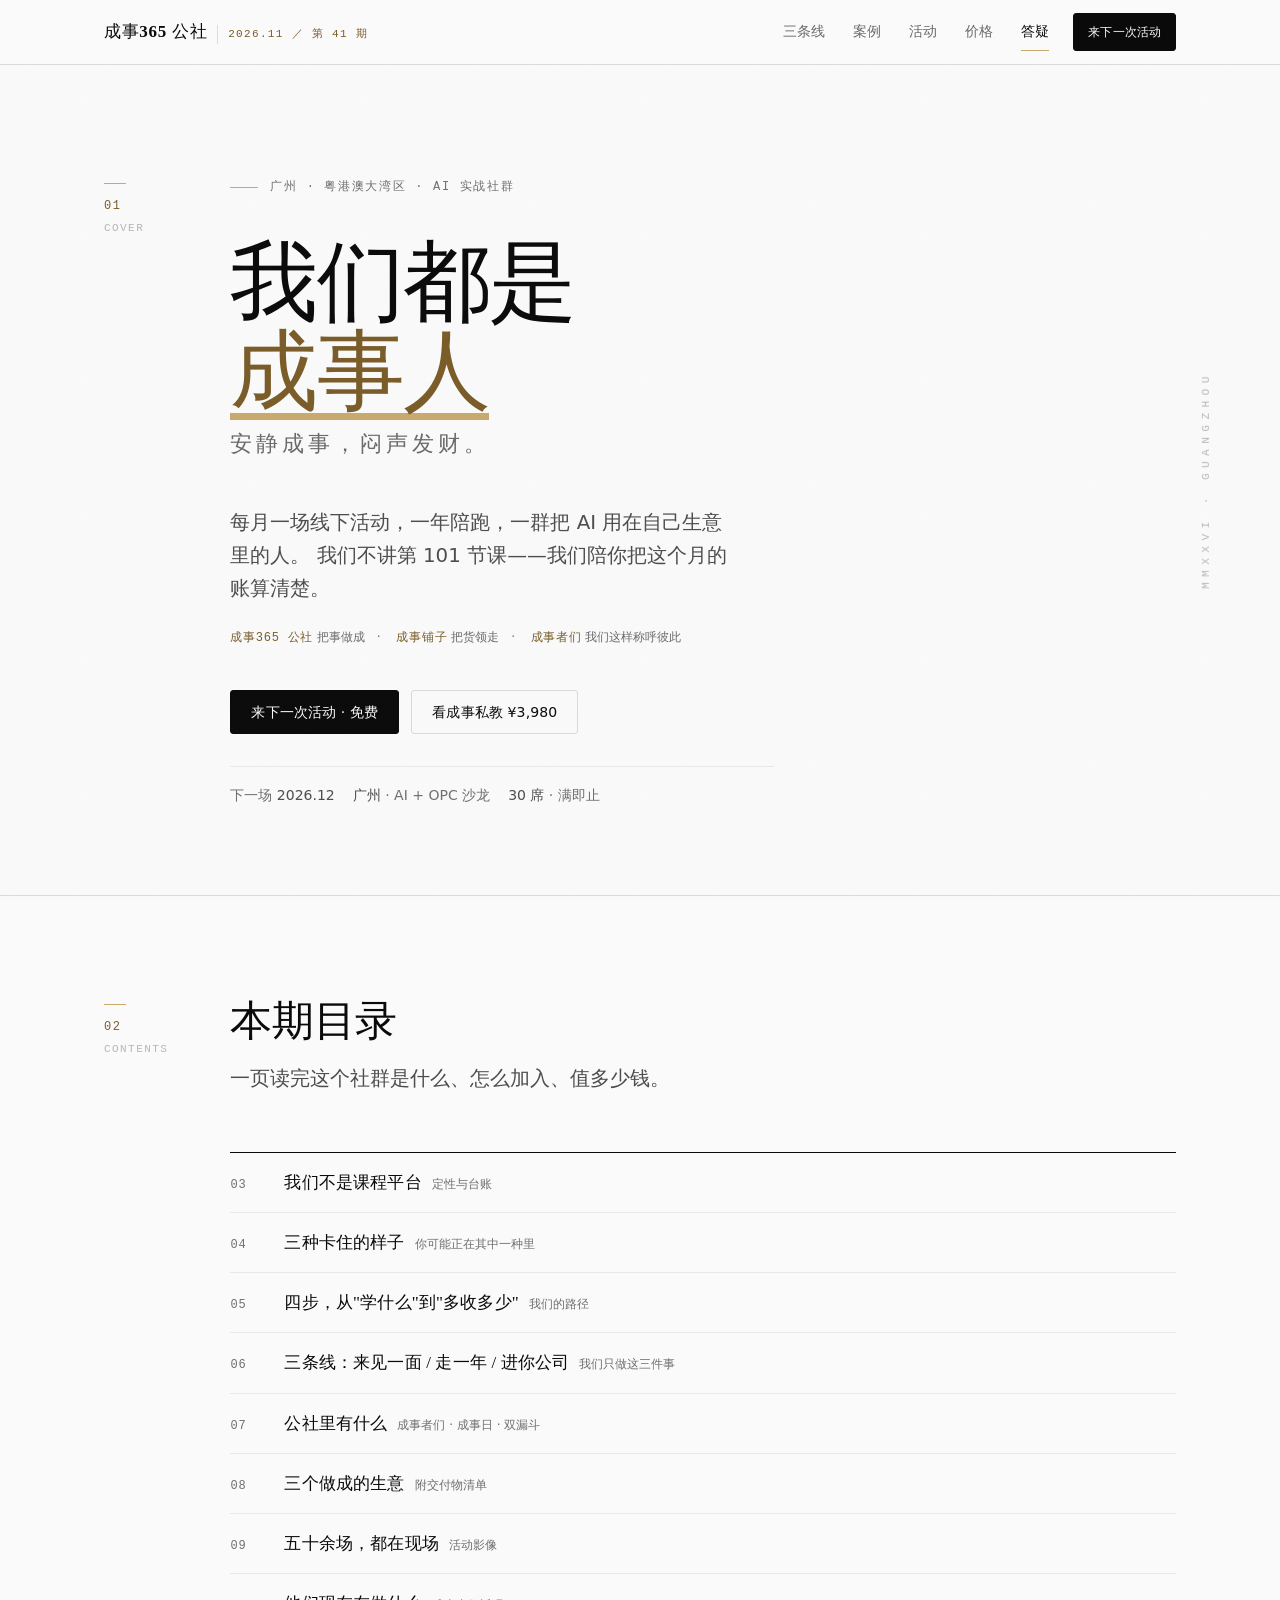
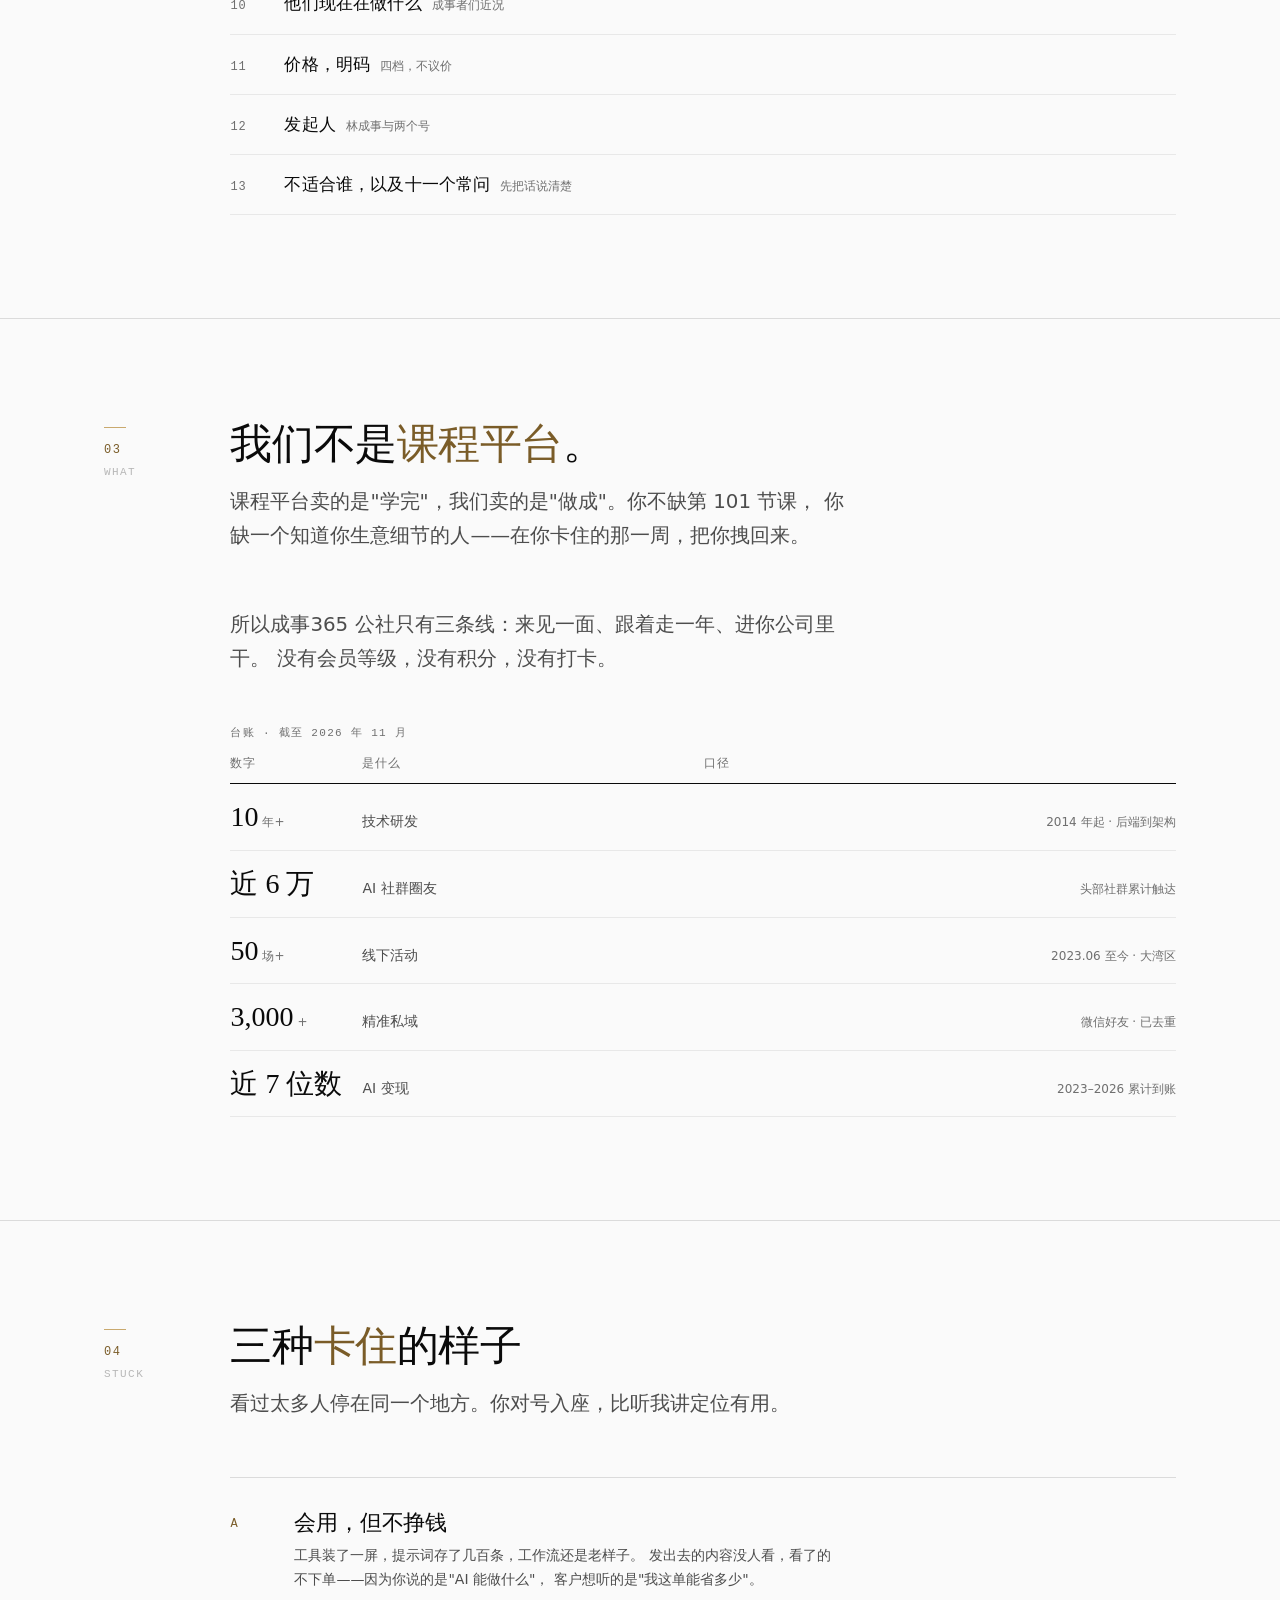
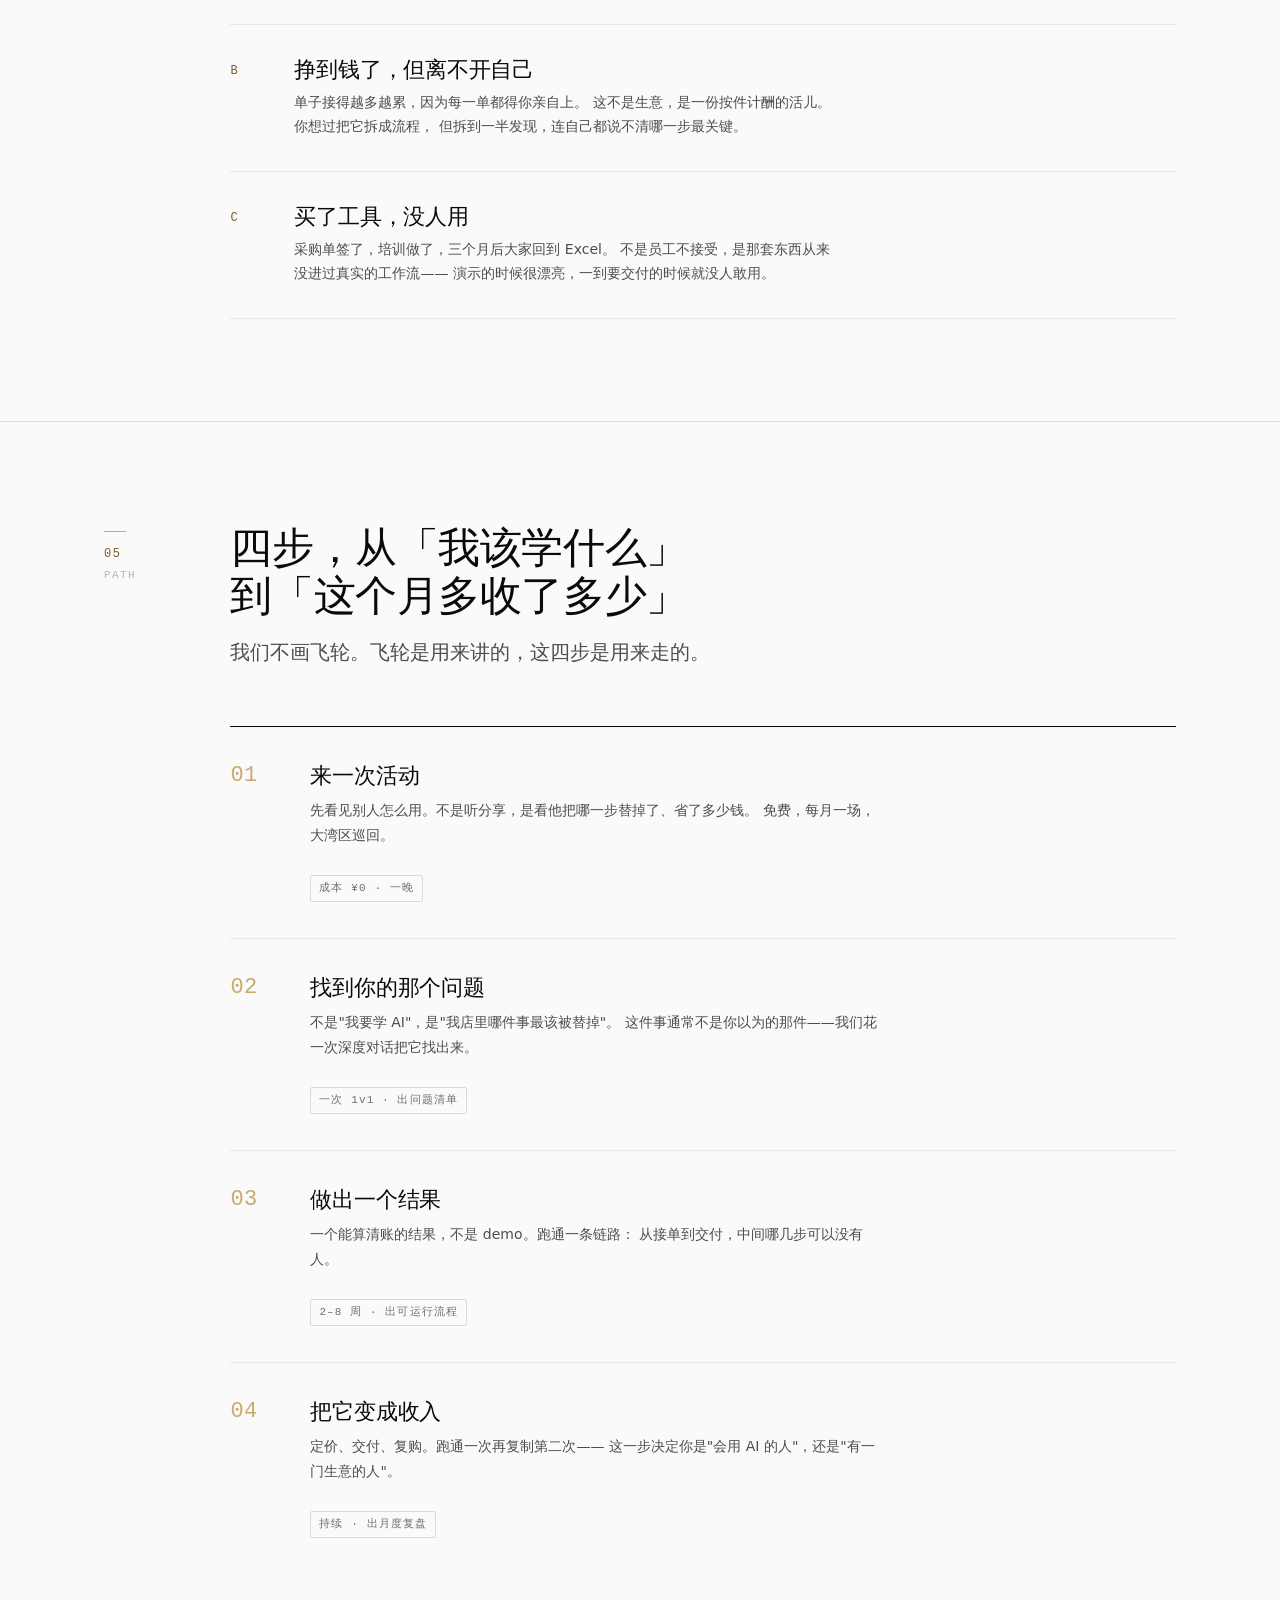
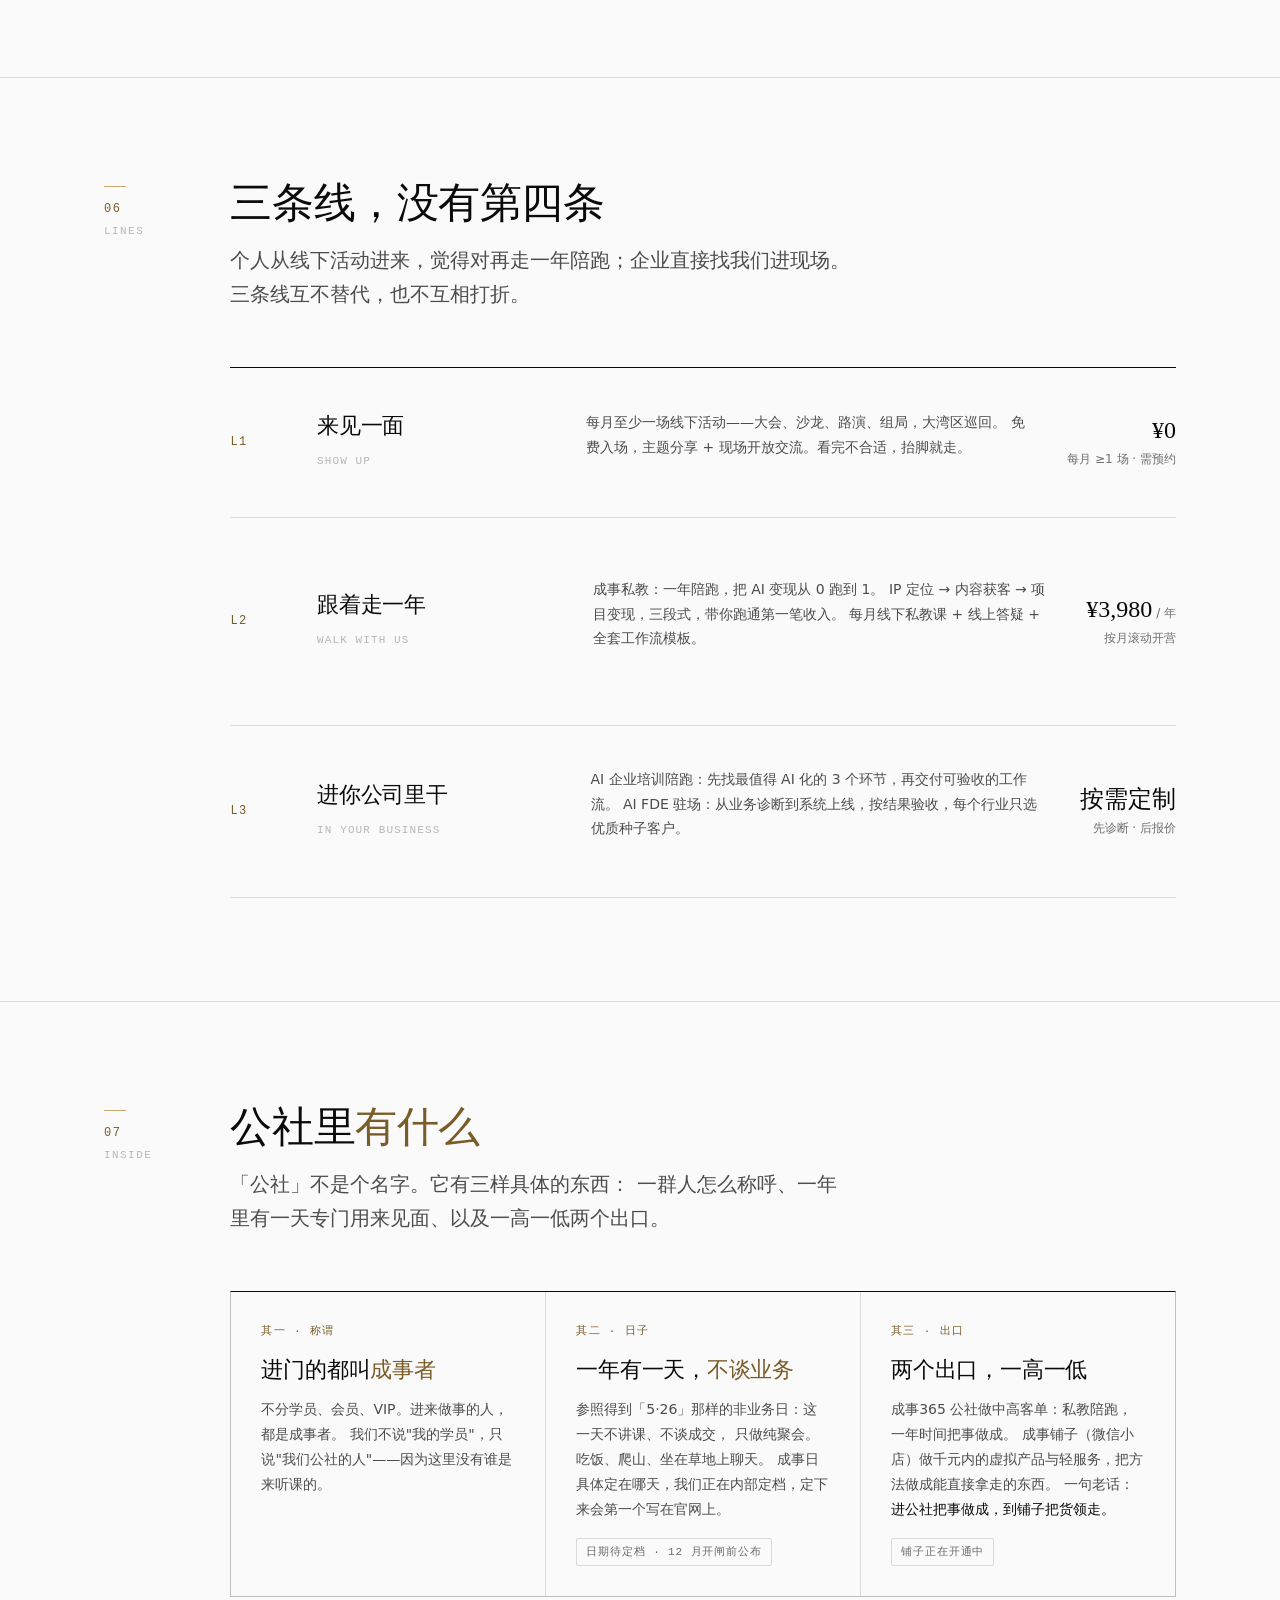
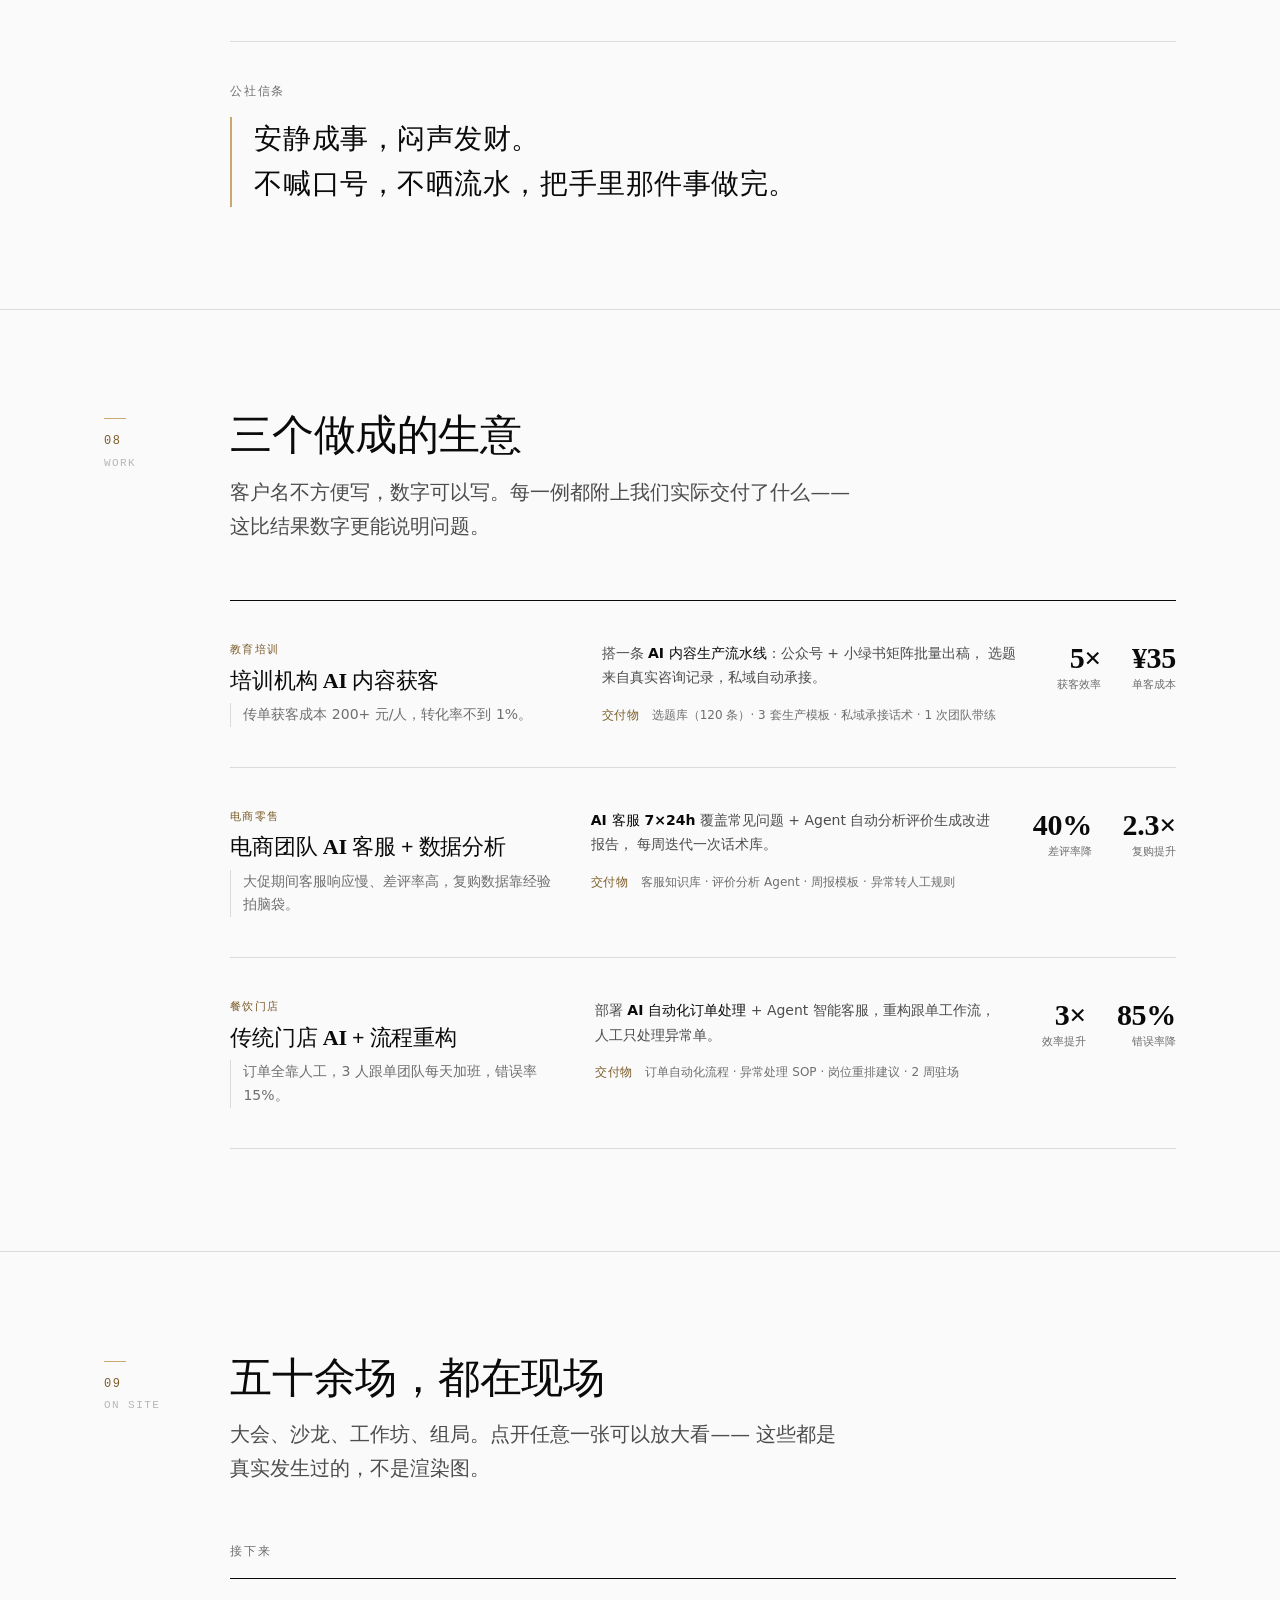
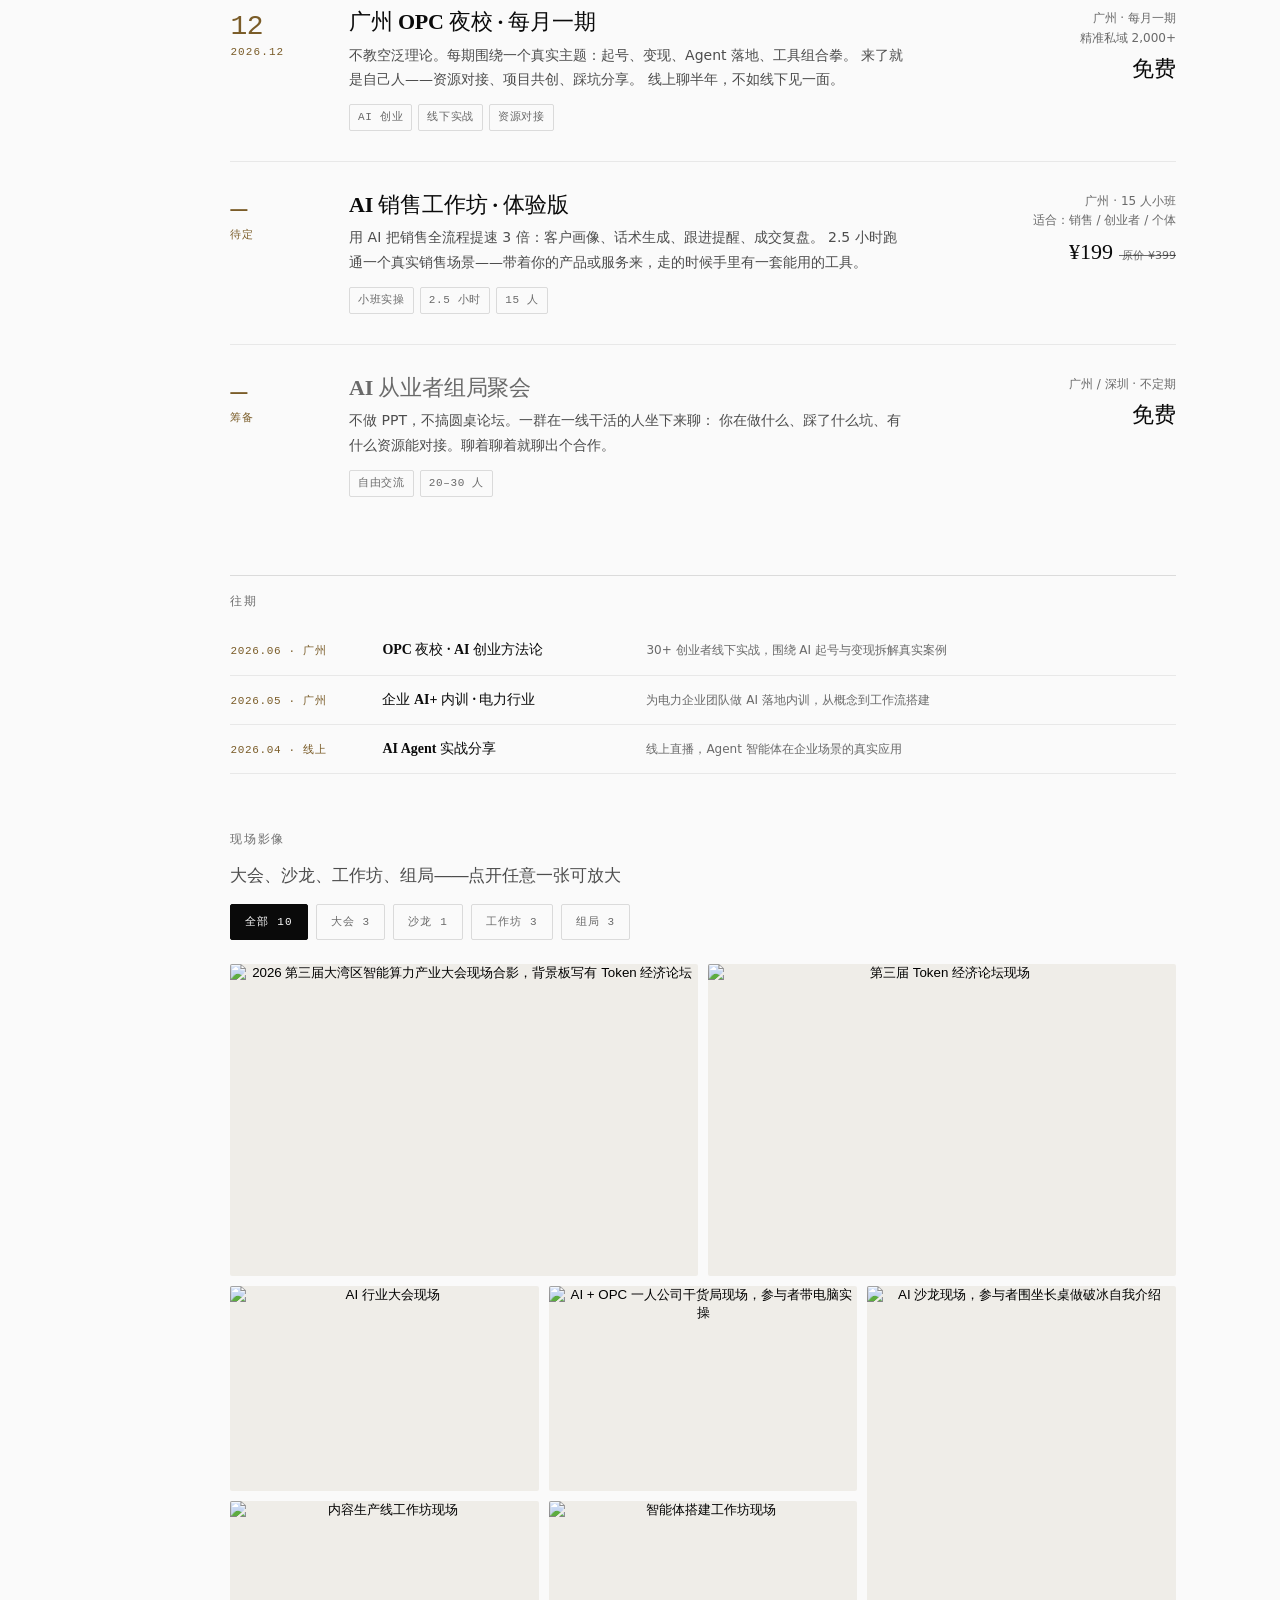
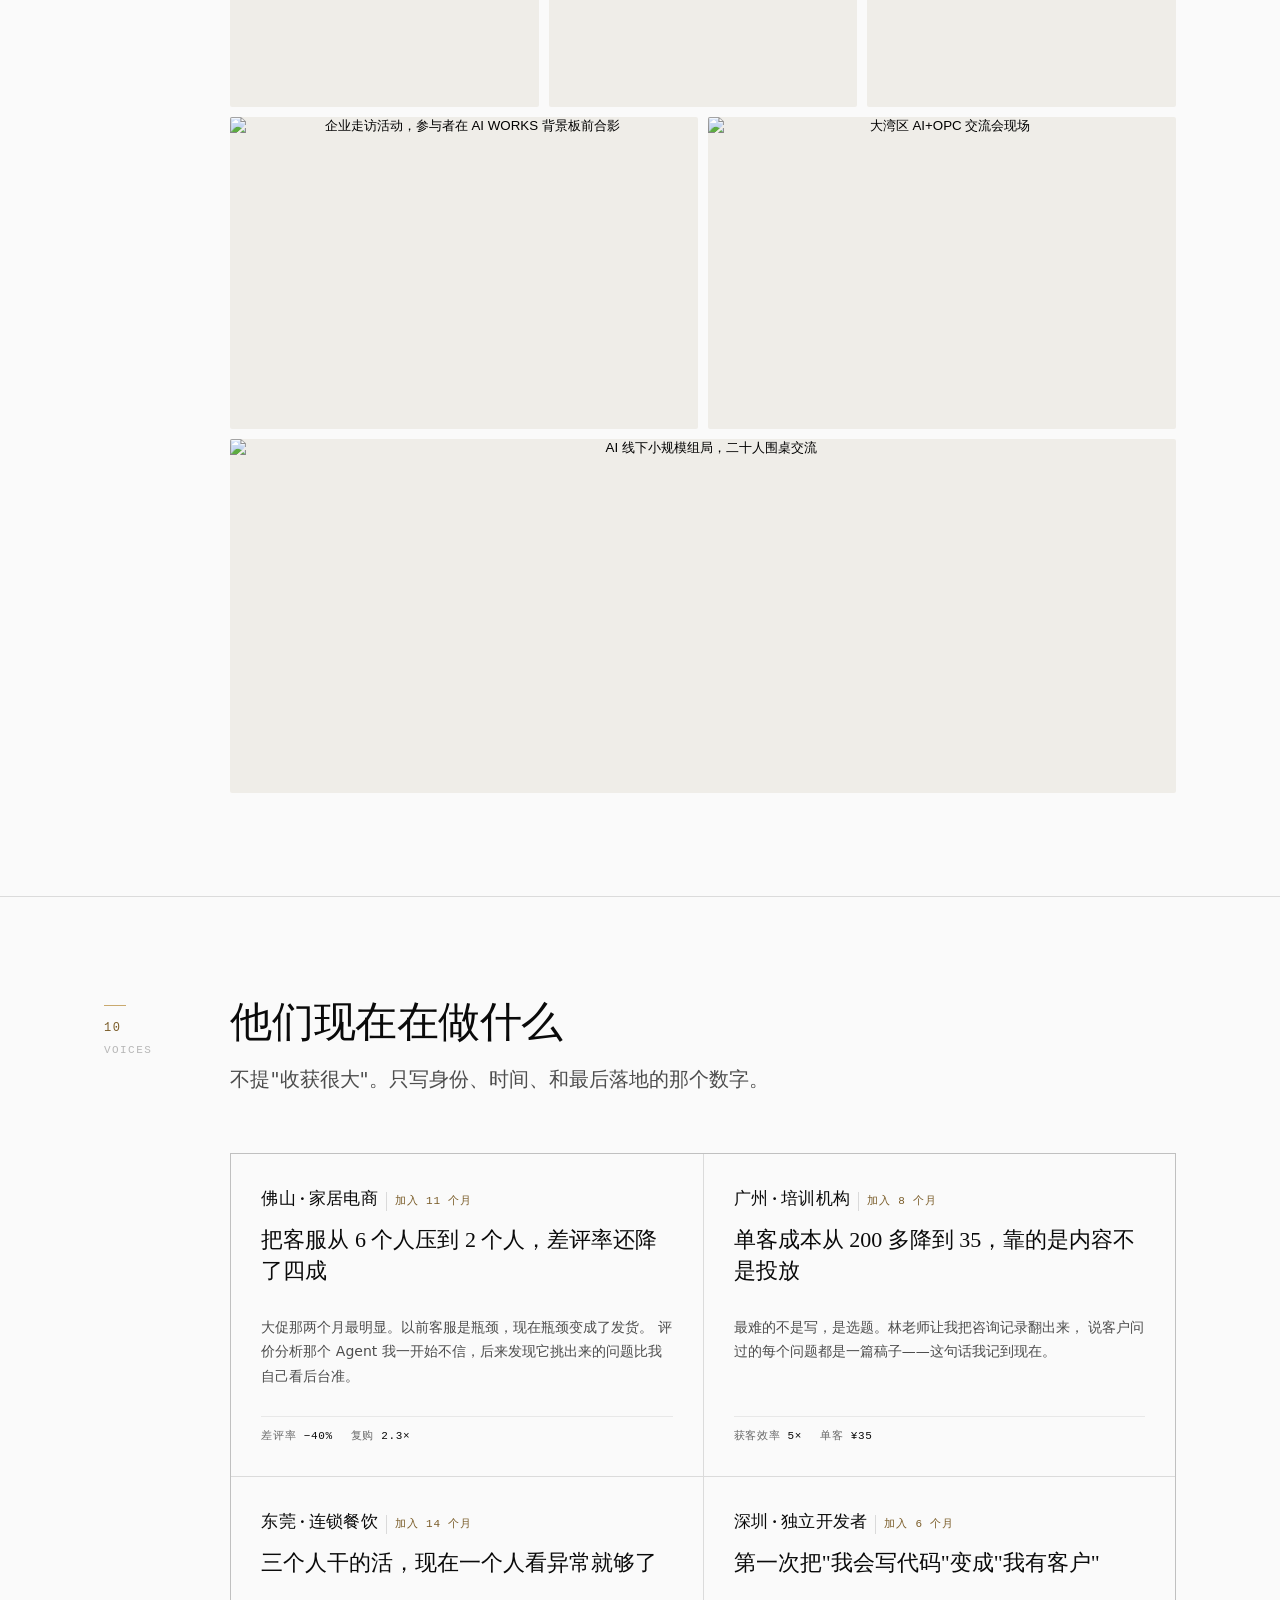
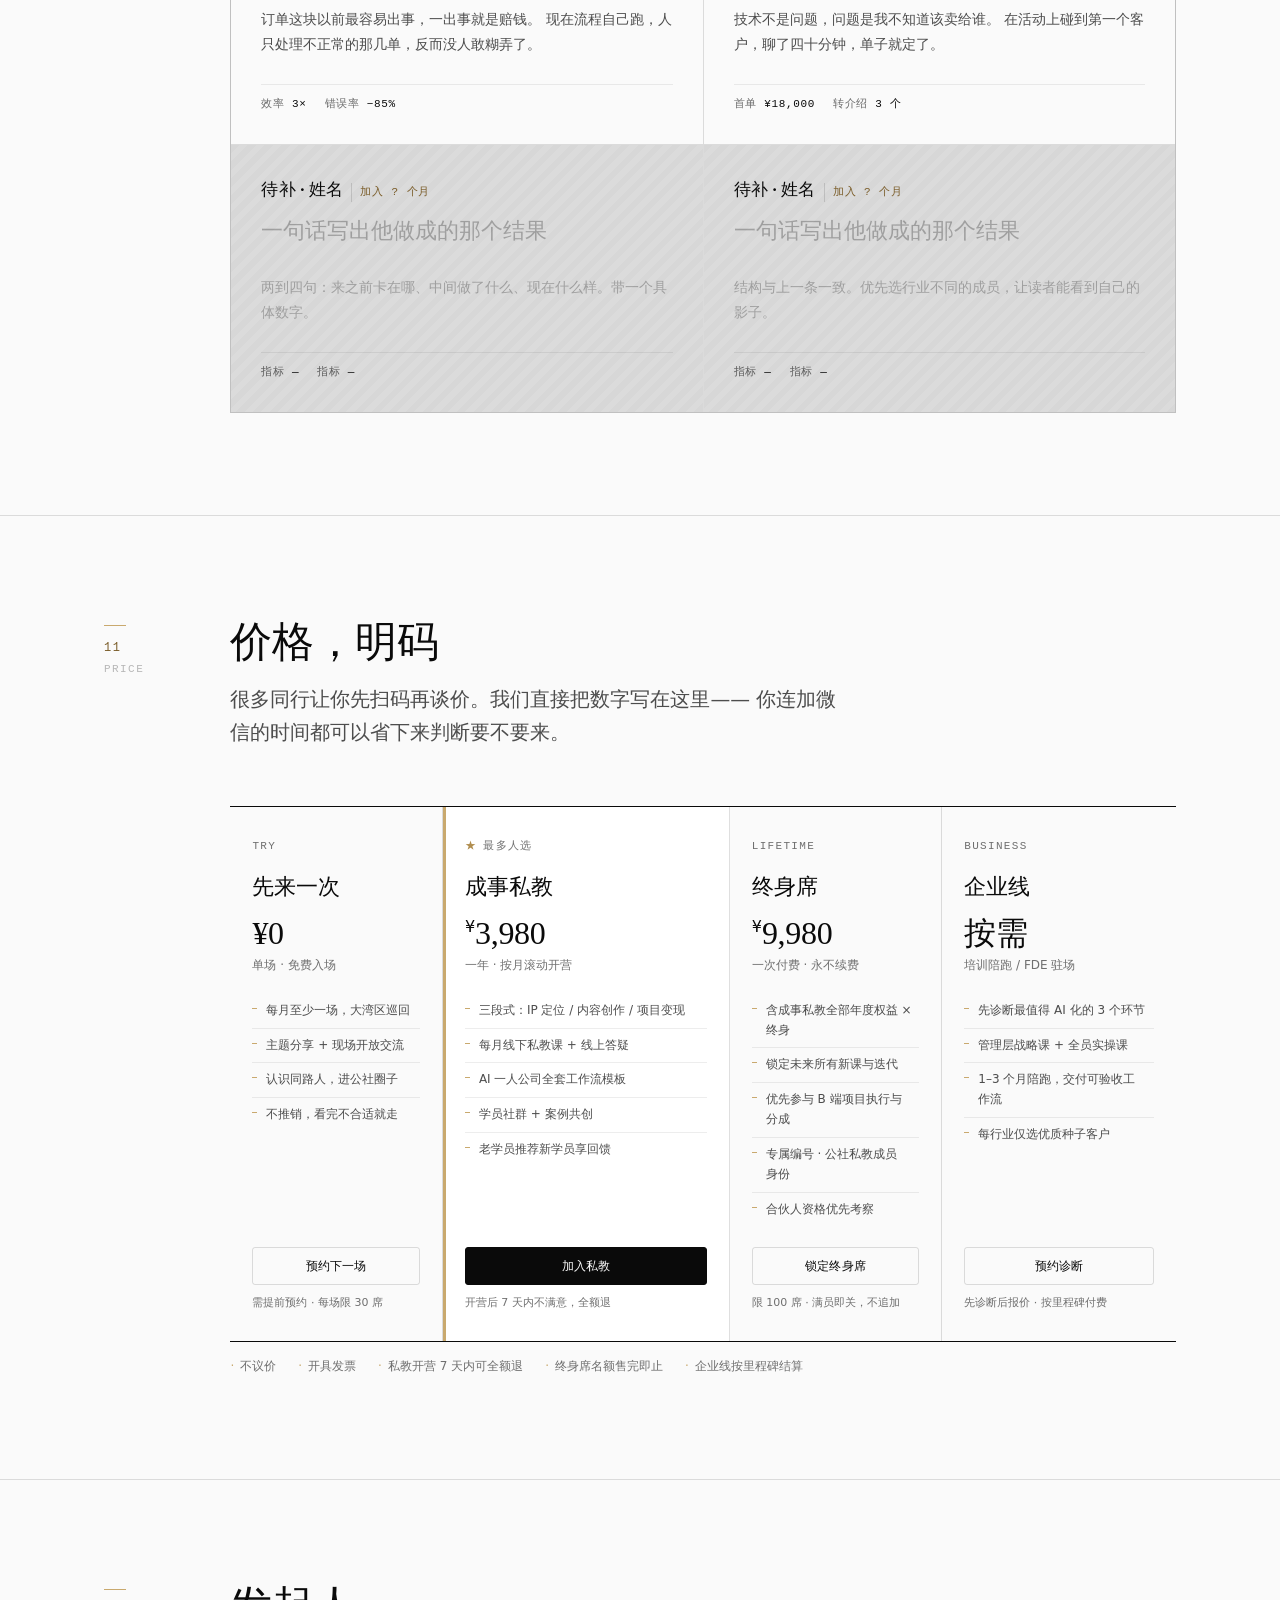
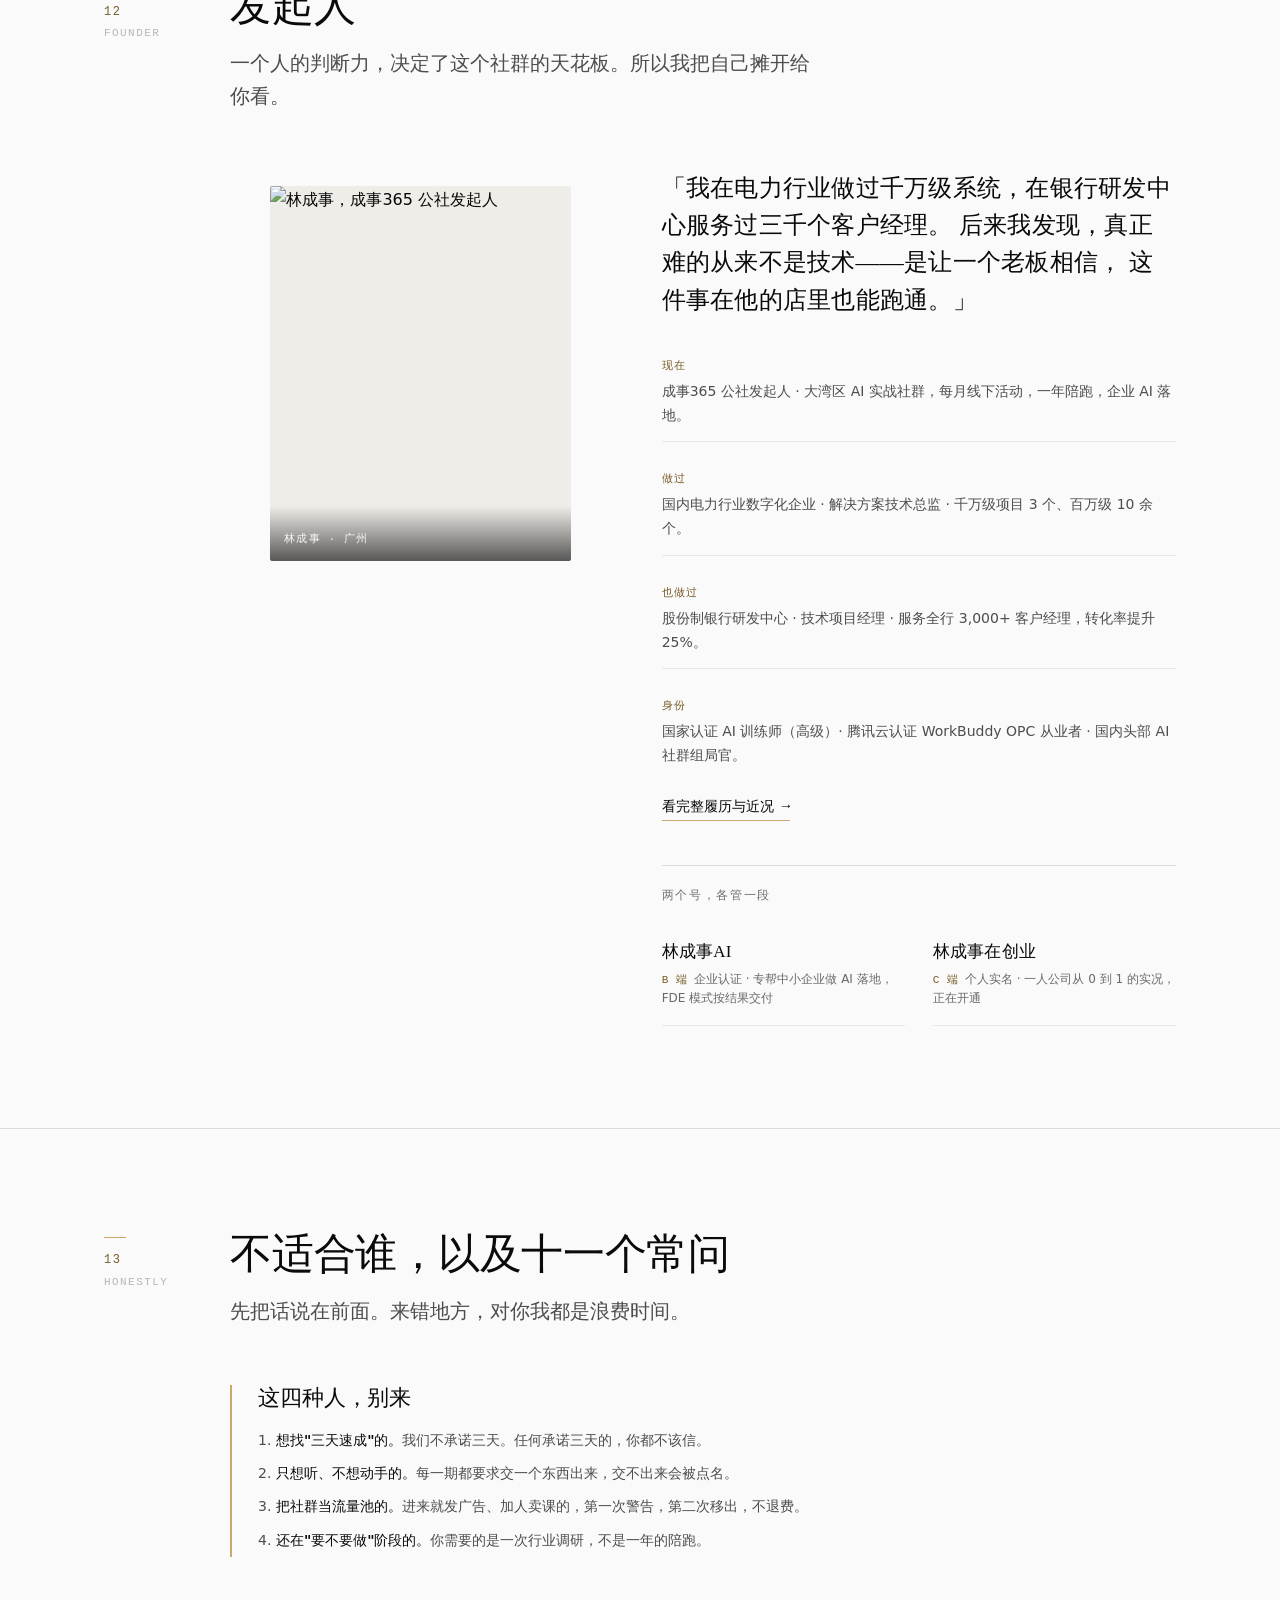
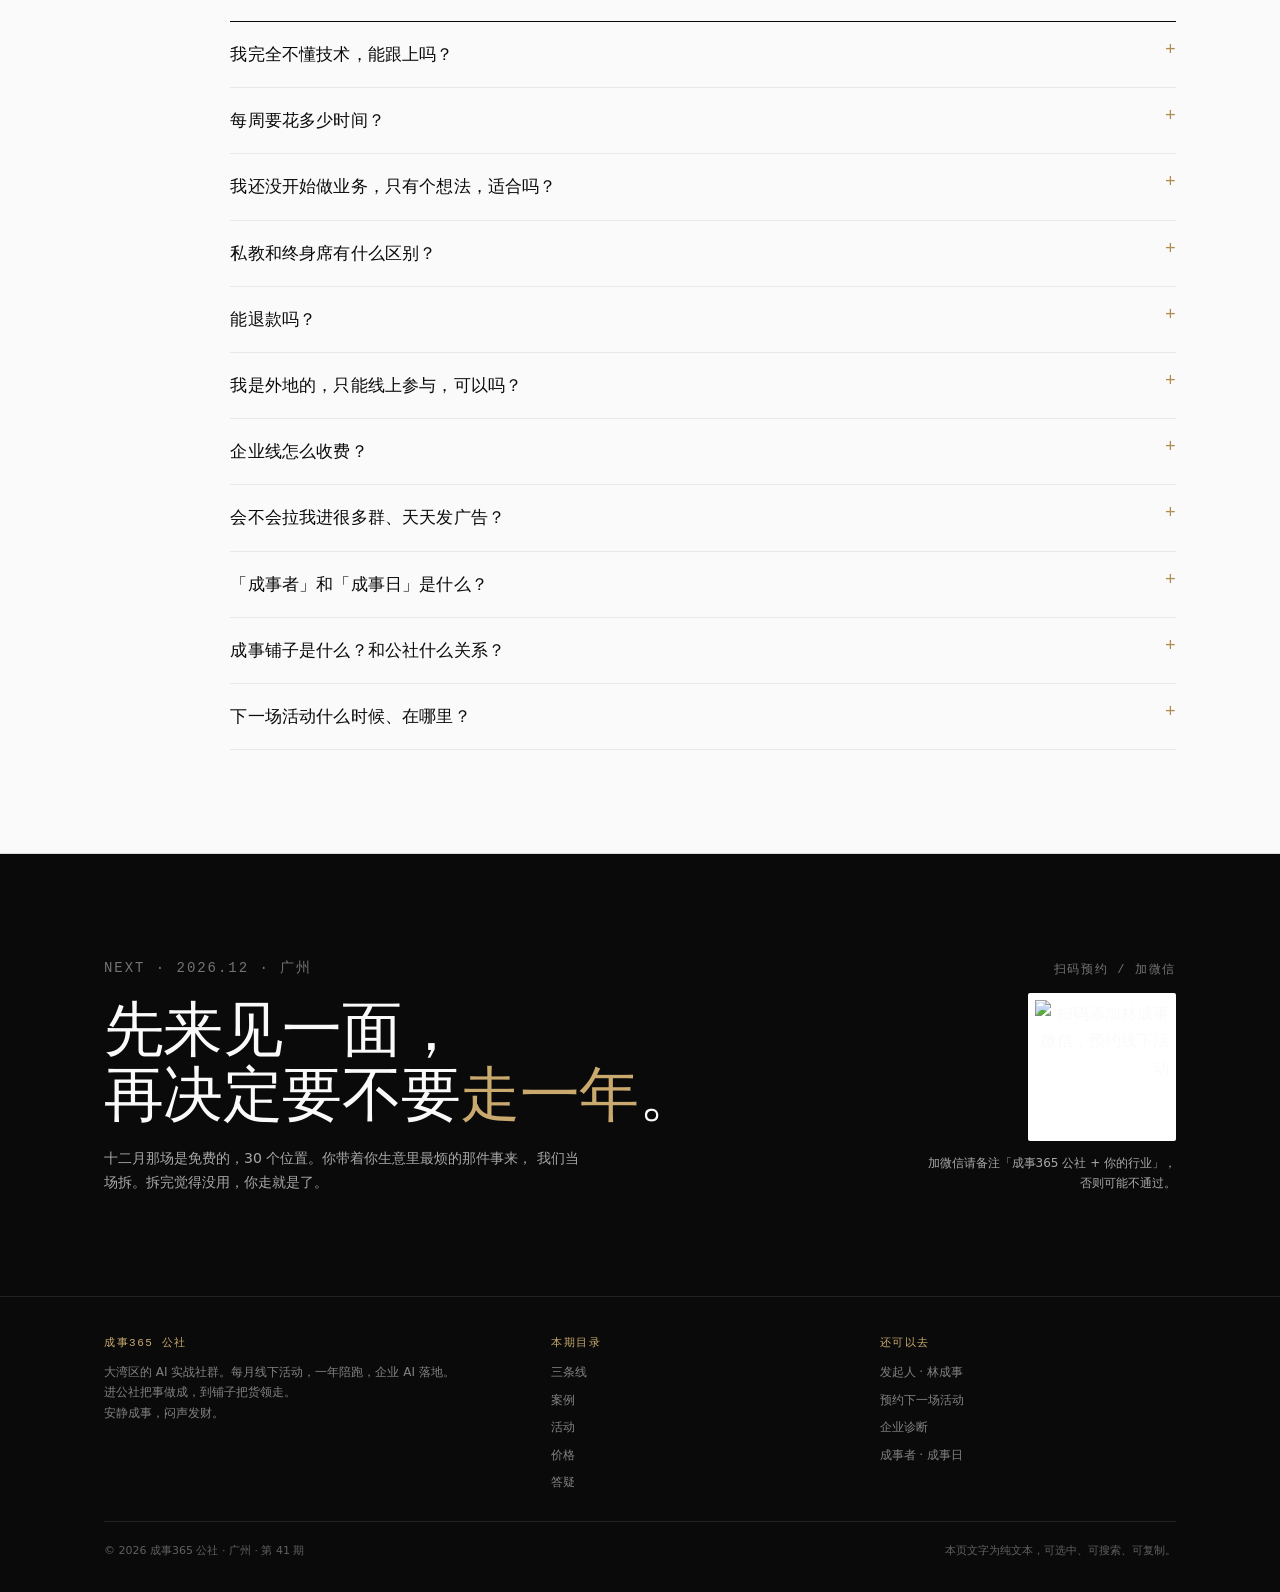
==== index.html @ 8384abab "上线：成事365公社门户 + 林成事个人页（csgs365.com 双站）" ====
<!DOCTYPE html>
<html lang="zh-CN" class="no-js">
<head>
<meta charset="UTF-8">
<meta name="viewport" content="width=device-width, initial-scale=1.0">

<title>成事365 公社 · 大湾区 AI 实战社群｜安静成事，闷声发财</title>
<meta name="description" content="成事365 公社是大湾区的 AI 实战社群。每月一场线下活动，一年私教陪跑，一群把 AI 用在自己生意里的人。广州发起，2023 年至今 50 余场，近 6 万 AI 圈友。">
<meta name="author" content="林成事">
<link rel="canonical" href="https://csgs365.com/">

<meta property="og:type" content="website">
<meta property="og:site_name" content="成事365 公社">
<meta property="og:title" content="成事365 公社 · 我们都是成事人">
<meta property="og:description" content="每月一场线下活动，一年私教陪跑。不讲课，一起干。">
<meta property="og:url" content="https://csgs365.com/">
<meta property="og:image" content="https://csgs365.com/images/og-cover.png">
<meta name="twitter:card" content="summary_large_image">

<script>document.documentElement.classList.remove("no-js");</script>
<link rel="icon" href="favicon.svg" type="image/svg+xml">
<link rel="stylesheet" href="assets/css/tokens.css">
<link rel="stylesheet" href="assets/css/site.css">

<script type="application/ld+json">
{
  "@context": "https://schema.org",
  "@type": "Organization",
  "name": "成事365 公社",
  "alternateName": "Chengshi Commune",
  "url": "https://csgs365.com/",
  "description": "大湾区的 AI 实战社群，每月线下活动 + 一年私教陪跑 + 企业 AI 落地。",
  "foundingDate": "2023-06",
  "founder": { "@type": "Person", "name": "林成事", "url": "https://csgs365.com/linchengshi/" },
  "address": { "@type": "PostalAddress", "addressLocality": "广州", "addressRegion": "广东", "addressCountry": "CN" },
  "areaServed": "粤港澳大湾区"
}
</script>
</head>

<body>
<a class="skip" href="#main">跳到正文</a>

<!-- ============ 刊头 ============ -->
<header class="masthead">
  <div class="wrap masthead__in">
    <a class="brand" href="./">
      <span class="brand__mark">成事365 公社</span>
      <span class="brand__issue">2026.11 ／ 第 41 期</span>
    </a>
    <nav class="nav" aria-label="主导航">
      <a href="#lanes">三条线</a>
      <a href="#cases">案例</a>
      <a href="#events">活动</a>
      <a href="#price">价格</a>
      <a href="#faq">答疑</a>
    </nav>
    <a class="btn btn--sm" href="#join">来下一次活动</a>
  </div>
</header>

<main id="main">

<!-- ============ 01 刊头 ============ -->
<section class="hero" id="top">
  <div class="wrap hero__grid">
    <div class="rail" aria-hidden="true">01<span>COVER</span></div>
    <div class="hero__main">
      <p class="mono hero__kicker rv">广州 · 粤港澳大湾区 · AI 实战社群</p>
      <h1 class="rv">我们都是<br><em>成事人</em></h1>
      <p class="hero__sub rv">安静成事，闷声发财。</p>
      <p class="hero__lead rv">
        每月一场线下活动，一年陪跑，一群把 AI 用在自己生意里的人。
        我们不讲第 101 节课——我们陪你把这个月的账算清楚。
      </p>
      <p class="rv" style="font-size:var(--t-xs);color:var(--ink-60);max-width:34rem;margin:-20px 0 clamp(28px,4vw,40px);line-height:1.9">
        <span style="font-family:var(--font-mono);color:var(--accent-ink);letter-spacing:.06em;white-space:nowrap">成事365 公社</span> 把事做成　·　
        <span style="font-family:var(--font-mono);color:var(--accent-ink);letter-spacing:.06em;white-space:nowrap">成事铺子</span> 把货领走　·　
        <span style="font-family:var(--font-mono);color:var(--accent-ink);letter-spacing:.06em;white-space:nowrap">成事者们</span> 我们这样称呼彼此
      </p>
      <div class="hero__actions rv">
        <a class="btn" href="#join">来下一次活动 · 免费</a>
        <a class="btn btn--ghost" href="#price">看成事私教 ¥3,980</a>
      </div>
      <div class="hero__next rv">
        <span>下一场 <b>2026.12</b></span>
        <span><b>广州</b> · AI + OPC 沙龙</span>
        <span><b>30 席</b> · 满即止</span>
      </div>
    </div>
  </div>
  <div class="hero__seal" aria-hidden="true">MMXXVI · GUANGZHOU</div>
</section>

<!-- ============ 02 本期目录 ============ -->
<section class="section" id="contents">
  <div class="wrap section__grid" style="display:grid;grid-template-columns:var(--rail) minmax(0,1fr);column-gap:clamp(16px,3vw,40px)">
    <div class="rail" aria-hidden="true">02<span>CONTENTS</span></div>
    <div class="section__body">
      <h2 class="h2 rv">本期目录</h2>
      <p class="sec-lead rv">一页读完这个社群是什么、怎么加入、值多少钱。</p>

      <div class="toc">
        <a class="toc__row" href="#what"><span class="toc__no">03</span><span class="toc__title">我们不是课程平台<small>定性与台账</small></span><span class="toc__dots"></span></a>
        <a class="toc__row" href="#pains"><span class="toc__no">04</span><span class="toc__title">三种卡住的样子<small>你可能正在其中一种里</small></span><span class="toc__dots"></span></a>
        <a class="toc__row" href="#steps"><span class="toc__no">05</span><span class="toc__title">四步，从"学什么"到"多收多少"<small>我们的路径</small></span><span class="toc__dots"></span></a>
        <a class="toc__row" href="#lanes"><span class="toc__no">06</span><span class="toc__title">三条线：来见一面 / 走一年 / 进你公司<small>我们只做这三件事</small></span><span class="toc__dots"></span></a>
        <a class="toc__row" href="#inside"><span class="toc__no">07</span><span class="toc__title">公社里有什么<small>成事者们 · 成事日 · 双漏斗</small></span><span class="toc__dots"></span></a>
        <a class="toc__row" href="#cases"><span class="toc__no">08</span><span class="toc__title">三个做成的生意<small>附交付物清单</small></span><span class="toc__dots"></span></a>
        <a class="toc__row" href="#events"><span class="toc__no">09</span><span class="toc__title">五十余场，都在现场<small>活动影像</small></span><span class="toc__dots"></span></a>
        <a class="toc__row" href="#voices"><span class="toc__no">10</span><span class="toc__title">他们现在在做什么<small>成事者们近况</small></span><span class="toc__dots"></span></a>
        <a class="toc__row" href="#price"><span class="toc__no">11</span><span class="toc__title">价格，明码<small>四档，不议价</small></span><span class="toc__dots"></span></a>
        <a class="toc__row" href="#founder"><span class="toc__no">12</span><span class="toc__title">发起人<small>林成事与两个号</small></span><span class="toc__dots"></span></a>
        <a class="toc__row" href="#faq"><span class="toc__no">13</span><span class="toc__title">不适合谁，以及十一个常问<small>先把话说清楚</small></span><span class="toc__dots"></span></a>
      </div>
    </div>
  </div>
</section>

<!-- ============ 03 定性 + 台账 ============ -->
<section class="section" id="what">
  <div class="wrap section__grid" style="display:grid;grid-template-columns:var(--rail) minmax(0,1fr);column-gap:clamp(16px,3vw,40px)">
    <div class="rail" aria-hidden="true">03<span>WHAT</span></div>
    <div class="section__body">
      <h2 class="h2 rv">我们不是<em>课程平台</em>。</h2>
      <p class="sec-lead rv">
        课程平台卖的是"学完"，我们卖的是"做成"。你不缺第 101 节课，
        你缺一个知道你生意细节的人——在你卡住的那一周，把你拽回来。
      </p>
      <p class="sec-lead rv" style="margin-bottom:clamp(32px,5vw,48px)">
        所以成事365 公社只有三条线：来见一面、跟着走一年、进你公司里干。
        没有会员等级，没有积分，没有打卡。
      </p>

      <table class="ledger">
        <caption>台账 · 截至 2026 年 11 月</caption>
        <thead>
          <tr>
            <th scope="col">数字</th>
            <th scope="col">是什么</th>
            <th scope="col">口径</th>
          </tr>
        </thead>
        <tbody>
          <tr>
            <td>10<span class="unit">年+</span></td>
            <td>技术研发</td>
            <td>2014 年起 · 后端到架构</td>
          </tr>
          <tr>
            <td>近 6 万</td>
            <td>AI 社群圈友</td>
            <td>头部社群累计触达</td>
          </tr>
          <tr>
            <td>50<span class="unit">场+</span></td>
            <td>线下活动</td>
            <td>2023.06 至今 · 大湾区</td>
          </tr>
          <tr>
            <td>3,000<span class="unit">+</span></td>
            <td>精准私域</td>
            <td>微信好友 · 已去重</td>
          </tr>
          <tr>
            <td>近 7 位数</td>
            <td>AI 变现</td>
            <td>2023–2026 累计到账</td>
          </tr>
        </tbody>
      </table>
    </div>
  </div>
</section>

<!-- ============ 04 三种卡住 ============ -->
<section class="section" id="pains">
  <div class="wrap section__grid" style="display:grid;grid-template-columns:var(--rail) minmax(0,1fr);column-gap:clamp(16px,3vw,40px)">
    <div class="rail" aria-hidden="true">04<span>STUCK</span></div>
    <div class="section__body">
      <h2 class="h2 rv">三种<em>卡住</em>的样子</h2>
      <p class="sec-lead rv">看过太多人停在同一个地方。你对号入座，比听我讲定位有用。</p>

      <div class="pains">
        <article class="pain">
          <div class="pain__k">A</div>
          <div>
            <h3>会用，但不挣钱</h3>
            <p>
              工具装了一屏，提示词存了几百条，工作流还是老样子。
              发出去的内容没人看，看了的不下单——因为你说的是"AI 能做什么"，
              客户想听的是"我这单能省多少"。
            </p>
          </div>
        </article>
        <article class="pain">
          <div class="pain__k">B</div>
          <div>
            <h3>挣到钱了，但离不开自己</h3>
            <p>
              单子接得越多越累，因为每一单都得你亲自上。
              这不是生意，是一份按件计酬的活儿。你想过把它拆成流程，
              但拆到一半发现，连自己都说不清哪一步最关键。
            </p>
          </div>
        </article>
        <article class="pain">
          <div class="pain__k">C</div>
          <div>
            <h3>买了工具，没人用</h3>
            <p>
              采购单签了，培训做了，三个月后大家回到 Excel。
              不是员工不接受，是那套东西从来没进过真实的工作流——
              演示的时候很漂亮，一到要交付的时候就没人敢用。
            </p>
          </div>
        </article>
      </div>
    </div>
  </div>
</section>

<!-- ============ 05 四步 ============ -->
<section class="section" id="steps">
  <div class="wrap section__grid" style="display:grid;grid-template-columns:var(--rail) minmax(0,1fr);column-gap:clamp(16px,3vw,40px)">
    <div class="rail" aria-hidden="true">05<span>PATH</span></div>
    <div class="section__body">
      <h2 class="h2 rv">四步，从「我该学什么」<br>到「这个月多收了多少」</h2>
      <p class="sec-lead rv">我们不画飞轮。飞轮是用来讲的，这四步是用来走的。</p>

      <div class="steps">
        <article class="step">
          <div class="step__n">01</div>
          <div>
            <h3>来一次活动</h3>
            <p>
              先看见别人怎么用。不是听分享，是看他把哪一步替掉了、省了多少钱。
              免费，每月一场，大湾区巡回。
            </p>
            <span class="step__tag">成本 ¥0 · 一晚</span>
          </div>
        </article>
        <article class="step">
          <div class="step__n">02</div>
          <div>
            <h3>找到你的那个问题</h3>
            <p>
              不是"我要学 AI"，是"我店里哪件事最该被替掉"。
              这件事通常不是你以为的那件——我们花一次深度对话把它找出来。
            </p>
            <span class="step__tag">一次 1v1 · 出问题清单</span>
          </div>
        </article>
        <article class="step">
          <div class="step__n">03</div>
          <div>
            <h3>做出一个结果</h3>
            <p>
              一个能算清账的结果，不是 demo。跑通一条链路：
              从接单到交付，中间哪几步可以没有人。
            </p>
            <span class="step__tag">2–8 周 · 出可运行流程</span>
          </div>
        </article>
        <article class="step">
          <div class="step__n">04</div>
          <div>
            <h3>把它变成收入</h3>
            <p>
              定价、交付、复购。跑通一次再复制第二次——
              这一步决定你是"会用 AI 的人"，还是"有一门生意的人"。
            </p>
            <span class="step__tag">持续 · 出月度复盘</span>
          </div>
        </article>
      </div>
    </div>
  </div>
</section>

<!-- ============ 06 三条线 ============ -->
<section class="section" id="lanes">
  <div class="wrap section__grid" style="display:grid;grid-template-columns:var(--rail) minmax(0,1fr);column-gap:clamp(16px,3vw,40px)">
    <div class="rail" aria-hidden="true">06<span>LINES</span></div>
    <div class="section__body">
      <h2 class="h2 rv">三条线，没有第四条</h2>
      <p class="sec-lead rv">
        个人从线下活动进来，觉得对再走一年陪跑；企业直接找我们进现场。
        三条线互不替代，也不互相打折。
      </p>

      <div class="lanes">
        <article class="lane lane--l1">
          <div class="lane__idx">L1</div>
          <div class="lane__name">
            <h3>来见一面</h3>
            <span class="en">Show Up</span>
          </div>
          <p class="lane__desc">
            每月至少一场线下活动——大会、沙龙、路演、组局，大湾区巡回。
            免费入场，主题分享 + 现场开放交流。看完不合适，抬脚就走。
          </p>
          <div class="lane__meta">
            <div class="lane__price">¥0</div>
            <span class="lane__hint">每月 ≥1 场 · 需预约</span>
          </div>
        </article>

        <article class="lane lane--l2">
          <div class="lane__idx">L2</div>
          <div class="lane__name">
            <h3>跟着走一年</h3>
            <span class="en">Walk With Us</span>
          </div>
          <p class="lane__desc">
            成事私教：一年陪跑，把 AI 变现从 0 跑到 1。
            IP 定位 → 内容获客 → 项目变现，三段式，带你跑通第一笔收入。
            每月线下私教课 + 线上答疑 + 全套工作流模板。
          </p>
          <div class="lane__meta">
            <div class="lane__price">¥3,980<small> / 年</small></div>
            <span class="lane__hint">按月滚动开营</span>
          </div>
        </article>

        <article class="lane lane--l3">
          <div class="lane__idx">L3</div>
          <div class="lane__name">
            <h3>进你公司里干</h3>
            <span class="en">In Your Business</span>
          </div>
          <p class="lane__desc">
            AI 企业培训陪跑：先找最值得 AI 化的 3 个环节，再交付可验收的工作流。
            AI FDE 驻场：从业务诊断到系统上线，按结果验收，每个行业只选优质种子客户。
          </p>
          <div class="lane__meta">
            <div class="lane__price">按需定制</div>
            <span class="lane__hint">先诊断 · 后报价</span>
          </div>
        </article>
      </div>
    </div>
  </div>
</section>

<!-- ============ 07 公社里有什么 ============ -->
<section class="section" id="inside">
  <div class="wrap section__grid" style="display:grid;grid-template-columns:var(--rail) minmax(0,1fr);column-gap:clamp(16px,3vw,40px)">
    <div class="rail" aria-hidden="true">07<span>INSIDE</span></div>
    <div class="section__body">
      <h2 class="h2 rv">公社里<em>有什么</em></h2>
      <p class="sec-lead rv">
        「公社」不是个名字。它有三样具体的东西：
        一群人怎么称呼、一年里有一天专门用来见面、以及一高一低两个出口。
      </p>

      <div class="inside">
        <article class="inside__item">
          <div class="inside__k">其一 · 称谓</div>
          <h3>进门的都叫<em>成事者</em></h3>
          <p>
            不分学员、会员、VIP。进来做事的人，都是成事者。
            我们不说"我的学员"，只说"我们公社的人"——因为这里没有谁是来听课的。
          </p>
        </article>

        <article class="inside__item">
          <div class="inside__k">其二 · 日子</div>
          <h3>一年有一天，<em>不谈业务</em></h3>
          <p>
            参照得到「5·26」那样的非业务日：这一天不讲课、不谈成交，
            只做纯聚会。吃饭、爬山、坐在草地上聊天。
            成事日具体定在哪天，我们正在内部定档，定下来会第一个写在官网上。
          </p>
          <span class="inside__tag">日期待定档 · 12 月开闸前公布</span>
        </article>

        <article class="inside__item">
          <div class="inside__k">其三 · 出口</div>
          <h3>两个出口，一高一低</h3>
          <p>
            成事365 公社做中高客单：私教陪跑，一年时间把事做成。
            成事铺子（微信小店）做千元内的虚拟产品与轻服务，把方法做成能直接拿走的东西。
            一句老话：<b>进公社把事做成，到铺子把货领走。</b>
          </p>
          <span class="inside__tag">铺子正在开通中</span>
        </article>
      </div>

      <div class="creed">
        <p class="mono">公社信条</p>
        <blockquote>
          安静成事，闷声发财。<br>
          不喊口号，不晒流水，把手里那件事做完。
        </blockquote>
      </div>
    </div>
  </div>
</section>

<!-- ============ 08 案例 ============ -->
<section class="section" id="cases">
  <div class="wrap section__grid" style="display:grid;grid-template-columns:var(--rail) minmax(0,1fr);column-gap:clamp(16px,3vw,40px)">
    <div class="rail" aria-hidden="true">08<span>WORK</span></div>
    <div class="section__body">
      <h2 class="h2 rv">三个做成的生意</h2>
      <p class="sec-lead rv">
        客户名不方便写，数字可以写。每一例都附上我们实际交付了什么——
        这比结果数字更能说明问题。
      </p>

      <div class="cases">
        <article class="case">
          <div class="case__head">
            <span class="ind">教育培训</span>
            <h3>培训机构 AI 内容获客</h3>
            <p class="case__before">传单获客成本 200+ 元/人，转化率不到 1%。</p>
          </div>
          <div>
            <p class="case__did">
              搭一条 <strong>AI 内容生产流水线</strong>：公众号 + 小绿书矩阵批量出稿，
              选题来自真实咨询记录，私域自动承接。
            </p>
            <p class="case__deliver">
              <b>交付物</b>　选题库（120 条）· 3 套生产模板 · 私域承接话术 · 1 次团队带练
            </p>
          </div>
          <div class="case__nums">
            <div class="case__num"><b>5×</b><span>获客效率</span></div>
            <div class="case__num"><b>¥35</b><span>单客成本</span></div>
          </div>
        </article>

        <article class="case">
          <div class="case__head">
            <span class="ind">电商零售</span>
            <h3>电商团队 AI 客服 + 数据分析</h3>
            <p class="case__before">大促期间客服响应慢、差评率高，复购数据靠经验拍脑袋。</p>
          </div>
          <div>
            <p class="case__did">
              <strong>AI 客服 7×24h</strong> 覆盖常见问题 + Agent 自动分析评价生成改进报告，
              每周迭代一次话术库。
            </p>
            <p class="case__deliver">
              <b>交付物</b>　客服知识库 · 评价分析 Agent · 周报模板 · 异常转人工规则
            </p>
          </div>
          <div class="case__nums">
            <div class="case__num"><b>40%</b><span>差评率降</span></div>
            <div class="case__num"><b>2.3×</b><span>复购提升</span></div>
          </div>
        </article>

        <article class="case">
          <div class="case__head">
            <span class="ind">餐饮门店</span>
            <h3>传统门店 AI + 流程重构</h3>
            <p class="case__before">订单全靠人工，3 人跟单团队每天加班，错误率 15%。</p>
          </div>
          <div>
            <p class="case__did">
              部署 <strong>AI 自动化订单处理</strong> + Agent 智能客服，重构跟单工作流，
              人工只处理异常单。
            </p>
            <p class="case__deliver">
              <b>交付物</b>　订单自动化流程 · 异常处理 SOP · 岗位重排建议 · 2 周驻场
            </p>
          </div>
          <div class="case__nums">
            <div class="case__num"><b>3×</b><span>效率提升</span></div>
            <div class="case__num"><b>85%</b><span>错误率降</span></div>
          </div>
        </article>
      </div>
    </div>
  </div>
</section>

<!-- ============ 08 活动 ============ -->
<section class="section" id="events">
  <div class="wrap section__grid" style="display:grid;grid-template-columns:var(--rail) minmax(0,1fr);column-gap:clamp(16px,3vw,40px)">
    <div class="rail" aria-hidden="true">09<span>ON SITE</span></div>
    <div class="section__body">
      <h2 class="h2 rv">五十余场，都在现场</h2>
      <p class="sec-lead rv">
        大会、沙龙、工作坊、组局。点开任意一张可以放大看——
        这些都是真实发生过的，不是渲染图。
      </p>

      <div class="upcoming">
        <p class="mono" style="margin-bottom:16px">接下来</p>

        <article class="ev">
          <div class="ev__date"><b>12</b><span>2026.12</span></div>
          <div class="ev__main">
            <h3>广州 OPC 夜校 · 每月一期</h3>
            <p class="ev__desc">
              不教空泛理论。每期围绕一个真实主题：起号、变现、Agent 落地、工具组合拳。
              来了就是自己人——资源对接、项目共创、踩坑分享。
              线上聊半年，不如线下见一面。
            </p>
            <div class="ev__tags"><span>AI 创业</span><span>线下实战</span><span>资源对接</span></div>
          </div>
          <div class="ev__side">
            <div class="ev__meta">广州 · 每月一期</div>
            <div class="ev__meta">精准私域 2,000+</div>
            <div class="ev__price">免费</div>
          </div>
        </article>

        <article class="ev">
          <div class="ev__date"><b>—</b><span>待定</span></div>
          <div class="ev__main">
            <h3>AI 销售工作坊 · 体验版</h3>
            <p class="ev__desc">
              用 AI 把销售全流程提速 3 倍：客户画像、话术生成、跟进提醒、成交复盘。
              2.5 小时跑通一个真实销售场景——带着你的产品或服务来，走的时候手里有一套能用的工具。
            </p>
            <div class="ev__tags"><span>小班实操</span><span>2.5 小时</span><span>15 人</span></div>
          </div>
          <div class="ev__side">
            <div class="ev__meta">广州 · 15 人小班</div>
            <div class="ev__meta">适合：销售 / 创业者 / 个体</div>
            <div class="ev__price">¥199<span> 原价 ¥399</span></div>
          </div>
        </article>

        <article class="ev ev--muted">
          <div class="ev__date"><b>—</b><span>筹备</span></div>
          <div class="ev__main">
            <h3>AI 从业者组局聚会</h3>
            <p class="ev__desc">
              不做 PPT，不搞圆桌论坛。一群在一线干活的人坐下来聊：
              你在做什么、踩了什么坑、有什么资源能对接。聊着聊着就聊出个合作。
            </p>
            <div class="ev__tags"><span>自由交流</span><span>20–30 人</span></div>
          </div>
          <div class="ev__side">
            <div class="ev__meta">广州 / 深圳 · 不定期</div>
            <div class="ev__price">免费</div>
          </div>
        </article>
      </div>

      <div class="past">
        <p class="mono" style="margin-bottom:14px">往期</p>
        <ul class="past__list">
          <li><span class="past__d">2026.06 · 广州</span><b>OPC 夜校 · AI 创业方法论</b><span>30+ 创业者线下实战，围绕 AI 起号与变现拆解真实案例</span></li>
          <li><span class="past__d">2026.05 · 广州</span><b>企业 AI+ 内训 · 电力行业</b><span>为电力企业团队做 AI 落地内训，从概念到工作流搭建</span></li>
          <li><span class="past__d">2026.04 · 线上</span><b>AI Agent 实战分享</b><span>线上直播，Agent 智能体在企业场景的真实应用</span></li>
        </ul>
      </div>

      <p class="mono" style="margin:clamp(36px,5vw,56px) 0 16px">现场影像</p>
      <h3 class="h3-inline">大会、沙龙、工作坊、组局——点开任意一张可放大</h3>

      <div class="filters" role="group" aria-label="按类型筛选活动">
        <button class="filter" data-filter="all" aria-pressed="true">全部 10</button>
        <button class="filter" data-filter="conf" aria-pressed="false">大会 3</button>
        <button class="filter" data-filter="salon" aria-pressed="false">沙龙 1</button>
        <button class="filter" data-filter="workshop" aria-pressed="false">工作坊 3</button>
        <button class="filter" data-filter="meetup" aria-pressed="false">组局 3</button>
      </div>

      <div class="gallery" id="gallery">
        <button class="tile tile--wide" data-cat="conf" data-cap="2026 第三届大湾区智能算力产业大会 · Token 经济论坛 · 广州">
          <img src="images/event_conf1.webp" alt="2026 第三届大湾区智能算力产业大会现场合影，背景板写有 Token 经济论坛" loading="lazy" decoding="async" width="1200" height="802">
          <span class="tile__cap"><em>大会</em>2026 第三届大湾区智能算力产业大会</span>
        </button>
        <button class="tile tile--wide" data-cat="conf" data-cap="第三届 Token 经济论坛">
          <img src="images/event_conf2.webp" alt="第三届 Token 经济论坛现场" loading="lazy" decoding="async" width="1200" height="802">
          <span class="tile__cap"><em>大会</em>第三届 Token 经济论坛</span>
        </button>
        <button class="tile" data-cat="conf" data-cap="AI 行业大会 · 深圳">
          <img src="images/event_conf3.webp" alt="AI 行业大会现场" loading="lazy" decoding="async" width="1200" height="802">
          <span class="tile__cap"><em>大会</em>AI 行业大会 · 深圳</span>
        </button>
        <button class="tile" data-cat="workshop" data-cap="AI + OPC 一人公司干货局 · 屏幕上是当日议程">
          <img src="images/event_workshop1.webp" alt="AI + OPC 一人公司干货局现场，参与者带电脑实操" loading="lazy" decoding="async" width="1200" height="802">
          <span class="tile__cap"><em>工作坊</em>AI + OPC 一人公司干货局</span>
        </button>
        <button class="tile tile--tall" data-cat="salon" data-cap="沙龙开场：破冰自我介绍，每人三分钟讲自己的生意">
          <img src="images/event_salon1.webp" alt="AI 沙龙现场，参与者围坐长桌做破冰自我介绍" loading="lazy" decoding="async" width="1200" height="802">
          <span class="tile__cap"><em>沙龙</em>开场破冰 · 每人三分钟</span>
        </button>
        <button class="tile" data-cat="workshop" data-cap="内容生产线工作坊 · 手把手带练">
          <img src="images/event_workshop2.webp" alt="内容生产线工作坊现场" loading="lazy" decoding="async" width="1200" height="802">
          <span class="tile__cap"><em>工作坊</em>内容生产线 · 手把手带练</span>
        </button>
        <button class="tile" data-cat="workshop" data-cap="智能体搭建工作坊 · 当场跑通">
          <img src="images/event_workshop3.webp" alt="智能体搭建工作坊现场" loading="lazy" decoding="async" width="1200" height="802">
          <span class="tile__cap"><em>工作坊</em>智能体搭建 · 当场跑通</span>
        </button>
        <button class="tile tile--wide" data-cat="meetup" data-cap="企业走访 · 鲲鹏科技 AI WORKS">
          <img src="images/event_meetup1.webp" alt="企业走访活动，参与者在 AI WORKS 背景板前合影" loading="lazy" decoding="async" width="1200" height="802">
          <span class="tile__cap"><em>组局</em>企业走访 · AI WORKS</span>
        </button>
        <button class="tile tile--wide" data-cat="meetup" data-cap="大湾区 AI + OPC 交流会">
          <img src="images/event_meetup2.webp" alt="大湾区 AI+OPC 交流会现场" loading="lazy" decoding="async" width="1200" height="802">
          <span class="tile__cap"><em>组局</em>大湾区 AI + OPC 交流会</span>
        </button>
        <button class="tile tile--full" data-cat="meetup" data-cap="小局 · 二十人围桌，不设讲台">
          <img src="images/event_meetup3.webp" alt="AI 线下小规模组局，二十人围桌交流" loading="lazy" decoding="async" width="1200" height="802">
          <span class="tile__cap"><em>组局</em>二十人围桌 · 不设讲台</span>
        </button>
      </div>
    </div>
  </div>
</section>

<!-- ============ 09 证言 ============ -->
<section class="section" id="voices">
  <div class="wrap section__grid" style="display:grid;grid-template-columns:var(--rail) minmax(0,1fr);column-gap:clamp(16px,3vw,40px)">
    <div class="rail" aria-hidden="true">10<span>VOICES</span></div>
    <div class="section__body">
      <h2 class="h2 rv">他们现在在做什么</h2>
      <p class="sec-lead rv">
        不提"收获很大"。只写身份、时间、和最后落地的那个数字。
      </p>

      <div class="quotes">
        <article class="quote">
          <div class="quote__who"><b>佛山 · 家居电商</b><span class="quote__when">加入 11 个月</span></div>
          <p class="quote__title">把客服从 6 个人压到 2 个人，差评率还降了四成</p>
          <p class="quote__body">
            大促那两个月最明显。以前客服是瓶颈，现在瓶颈变成了发货。
            评价分析那个 Agent 我一开始不信，后来发现它挑出来的问题比我自己看后台准。
          </p>
          <div class="quote__nums"><span>差评率 <b>−40%</b></span><span>复购 <b>2.3×</b></span></div>
        </article>

        <article class="quote">
          <div class="quote__who"><b>广州 · 培训机构</b><span class="quote__when">加入 8 个月</span></div>
          <p class="quote__title">单客成本从 200 多降到 35，靠的是内容不是投放</p>
          <p class="quote__body">
            最难的不是写，是选题。林老师让我把咨询记录翻出来，
            说客户问过的每个问题都是一篇稿子——这句话我记到现在。
          </p>
          <div class="quote__nums"><span>获客效率 <b>5×</b></span><span>单客 <b>¥35</b></span></div>
        </article>

        <article class="quote">
          <div class="quote__who"><b>东莞 · 连锁餐饮</b><span class="quote__when">加入 14 个月</span></div>
          <p class="quote__title">三个人干的活，现在一个人看异常就够了</p>
          <p class="quote__body">
            订单这块以前最容易出事，一出事就是赔钱。
            现在流程自己跑，人只处理不正常的那几单，反而没人敢糊弄了。
          </p>
          <div class="quote__nums"><span>效率 <b>3×</b></span><span>错误率 <b>−85%</b></span></div>
        </article>

        <article class="quote">
          <div class="quote__who"><b>深圳 · 独立开发者</b><span class="quote__when">加入 6 个月</span></div>
          <p class="quote__title">第一次把"我会写代码"变成"我有客户"</p>
          <p class="quote__body">
            技术不是问题，问题是我不知道该卖给谁。
            在活动上碰到第一个客户，聊了四十分钟，单子就定了。
          </p>
          <div class="quote__nums"><span>首单 <b>¥18,000</b></span><span>转介绍 <b>3 个</b></span></div>
        </article>

        <!-- TODO: 以下两条为版式占位，上线前必须替换为真实成员信息 -->
        <article class="quote quote--todo">
          <div class="quote__who"><b>待补 · 姓名</b><span class="quote__when">加入 ? 个月</span></div>
          <p class="quote__title">一句话写出他做成的那个结果</p>
          <p class="quote__body">
            两到四句：来之前卡在哪、中间做了什么、现在什么样。带一个具体数字。
          </p>
          <div class="quote__nums"><span>指标 <b>—</b></span><span>指标 <b>—</b></span></div>
        </article>

        <article class="quote quote--todo">
          <div class="quote__who"><b>待补 · 姓名</b><span class="quote__when">加入 ? 个月</span></div>
          <p class="quote__title">一句话写出他做成的那个结果</p>
          <p class="quote__body">
            结构与上一条一致。优先选行业不同的成员，让读者能看到自己的影子。
          </p>
          <div class="quote__nums"><span>指标 <b>—</b></span><span>指标 <b>—</b></span></div>
        </article>
      </div>
    </div>
  </div>
</section>

<!-- ============ 10 价格 ============ -->
<section class="section" id="price">
  <div class="wrap section__grid" style="display:grid;grid-template-columns:var(--rail) minmax(0,1fr);column-gap:clamp(16px,3vw,40px)">
    <div class="rail" aria-hidden="true">11<span>PRICE</span></div>
    <div class="section__body">
      <h2 class="h2 rv">价格，明码</h2>
      <p class="sec-lead rv">
        很多同行让你先扫码再谈价。我们直接把数字写在这里——
        你连加微信的时间都可以省下来判断要不要来。
      </p>

      <div class="ruler">
        <div class="tier">
          <div class="tier__label">TRY</div>
          <div class="tier__name">先来一次</div>
          <div class="tier__price">¥0</div>
          <div class="tier__cycle">单场 · 免费入场</div>
          <ul class="tier__list">
            <li>每月至少一场，大湾区巡回</li>
            <li>主题分享 + 现场开放交流</li>
            <li>认识同路人，进公社圈子</li>
            <li>不推销，看完不合适就走</li>
          </ul>
          <a class="btn btn--ghost btn--sm btn--block" href="#join">预约下一场</a>
          <div class="tier__cap">需提前预约 · 每场限 30 席</div>
        </div>

        <div class="tier tier--featured">
          <div class="tier__label"><span class="tier__star" aria-hidden="true">★</span> 最多人选</div>
          <div class="tier__name">成事私教</div>
          <div class="tier__price"><sup>¥</sup>3,980</div>
          <div class="tier__cycle">一年 · 按月滚动开营</div>
          <ul class="tier__list">
            <li>三段式：IP 定位 / 内容创作 / 项目变现</li>
            <li>每月线下私教课 + 线上答疑</li>
            <li>AI 一人公司全套工作流模板</li>
            <li>学员社群 + 案例共创</li>
            <li>老学员推荐新学员享回馈</li>
          </ul>
          <a class="btn btn--sm btn--block" href="#join">加入私教</a>
          <div class="tier__cap">开营后 7 天内不满意，全额退</div>
        </div>

        <div class="tier">
          <div class="tier__label">LIFETIME</div>
          <div class="tier__name">终身席</div>
          <div class="tier__price"><sup>¥</sup>9,980</div>
          <div class="tier__cycle">一次付费 · 永不续费</div>
          <ul class="tier__list">
            <li>含成事私教全部年度权益 × 终身</li>
            <li>锁定未来所有新课与迭代</li>
            <li>优先参与 B 端项目执行与分成</li>
            <li>专属编号 · 公社私教成员身份</li>
            <li>合伙人资格优先考察</li>
          </ul>
          <a class="btn btn--ghost btn--sm btn--block" href="#join">锁定终身席</a>
          <div class="tier__cap">限 100 席 · 满员即关，不追加</div>
        </div>

        <div class="tier">
          <div class="tier__label">BUSINESS</div>
          <div class="tier__name">企业线</div>
          <div class="tier__price">按需</div>
          <div class="tier__cycle">培训陪跑 / FDE 驻场</div>
          <ul class="tier__list">
            <li>先诊断最值得 AI 化的 3 个环节</li>
            <li>管理层战略课 + 全员实操课</li>
            <li>1–3 个月陪跑，交付可验收工作流</li>
            <li>每行业仅选优质种子客户</li>
          </ul>
          <a class="btn btn--ghost btn--sm btn--block" href="#join">预约诊断</a>
          <div class="tier__cap">先诊断后报价 · 按里程碑付费</div>
        </div>
      </div>

      <div class="ruler__terms">
        <span>不议价</span>
        <span>开具发票</span>
        <span>私教开营 7 天内可全额退</span>
        <span>终身席名额售完即止</span>
        <span>企业线按里程碑结算</span>
      </div>
    </div>
  </div>
</section>

<!-- ============ 11 创始人 ============ -->
<section class="section" id="founder">
  <div class="wrap section__grid" style="display:grid;grid-template-columns:var(--rail) minmax(0,1fr);column-gap:clamp(16px,3vw,40px)">
    <div class="rail" aria-hidden="true">12<span>FOUNDER</span></div>
    <div class="section__body">
      <h2 class="h2 rv">发起人</h2>
      <p class="sec-lead rv">一个人的判断力，决定了这个社群的天花板。所以我把自己摊开给你看。</p>

      <div class="founder">
        <figure class="founder__photo">
          <img src="images/photo.webp" alt="林成事，成事365 公社发起人" loading="lazy" decoding="async" width="576" height="768">
          <figcaption>林成事 · 广州</figcaption>
        </figure>

        <div>
          <p class="founder__say">
            「我在电力行业做过千万级系统，在银行研发中心服务过三千个客户经理。
            后来我发现，真正难的从来不是技术——是让一个老板相信，
            这件事在他的店里也能跑通。」
          </p>

          <dl>
            <dt>现在</dt>
            <dd>成事365 公社发起人 · 大湾区 AI 实战社群，每月线下活动，一年陪跑，企业 AI 落地。</dd>
            <dt>做过</dt>
            <dd>国内电力行业数字化企业 · 解决方案技术总监 · 千万级项目 3 个、百万级 10 余个。</dd>
            <dt>也做过</dt>
            <dd>股份制银行研发中心 · 技术项目经理 · 服务全行 3,000+ 客户经理，转化率提升 25%。</dd>
            <dt>身份</dt>
            <dd>国家认证 AI 训练师（高级）· 腾讯云认证 WorkBuddy OPC 从业者 · 国内头部 AI 社群组局官。</dd>
          </dl>

          <a class="founder__link" href="linchengshi/">
            看完整履历与近况 <span class="arrow">→</span>
          </a>

          <div class="accounts">
            <p class="mono" style="margin:0">两个号，各管一段</p>
            <div class="accounts__grid">
              <div class="account">
                <span class="account__name">林成事AI</span>
                <span class="account__meta">
                  <b>B 端</b>企业认证 · 专帮中小企业做 AI 落地，FDE 模式按结果交付
                </span>
              </div>
              <div class="account">
                <span class="account__name">林成事在创业</span>
                <span class="account__meta">
                  <b>C 端</b>个人实名 · 一人公司从 0 到 1 的实况，正在开通
                </span>
              </div>
            </div>
          </div>
        </div>
      </div>
    </div>
  </div>
</section>

<!-- ============ 12 反筛 + FAQ ============ -->
<section class="section" id="faq">
  <div class="wrap section__grid" style="display:grid;grid-template-columns:var(--rail) minmax(0,1fr);column-gap:clamp(16px,3vw,40px)">
    <div class="rail" aria-hidden="true">13<span>HONESTLY</span></div>
    <div class="section__body">
      <h2 class="h2 rv">不适合谁，以及十一个常问</h2>
      <p class="sec-lead rv">
        先把话说在前面。来错地方，对你我都是浪费时间。
      </p>

      <div class="anti">
        <h3>这四种人，别来</h3>
        <ol>
          <li><b>想找"三天速成"的。</b>我们不承诺三天。任何承诺三天的，你都不该信。</li>
          <li><b>只想听、不想动手的。</b>每一期都要求交一个东西出来，交不出来会被点名。</li>
          <li><b>把社群当流量池的。</b>进来就发广告、加人卖课的，第一次警告，第二次移出，不退费。</li>
          <li><b>还在"要不要做"阶段的。</b>你需要的是一次行业调研，不是一年的陪跑。</li>
        </ol>
      </div>

      <div class="faq">
        <details>
          <summary>我完全不懂技术，能跟上吗？</summary>
          <div class="faq__a">能。私教里超过一半的人不会写代码。我们做的事情是把工具串成流程，不是造工具。你需要的是愿意动手，而不是会编程。</div>
        </details>
        <details>
          <summary>每周要花多少时间？</summary>
          <div class="faq__a">线下课每月一次，半天。线上答疑随时提问，不强制。真正花时间的是"做出一个结果"那一步，通常 2–8 周，每周 3–5 小时。如果你一周抽不出 3 小时，这一年大概率白交钱。</div>
        </details>
        <details>
          <summary>我还没开始做业务，只有个想法，适合吗？</summary>
          <div class="faq__a">建议先来免费活动，再自己跑两周。有真实客户的问题，陪跑才有意义；没有业务的时候，我们能给的最多是方向建议，那不值得你付 3,980。</div>
        </details>
        <details>
          <summary>私教和终身席有什么区别？</summary>
          <div class="faq__a">私教是一年期的当期权益；终身席一次付费，含私教全部年度权益并且锁定未来所有新课与迭代，另有 B 端项目优先参与权和专属编号。终身席限 100 席，满员即关。</div>
        </details>
        <details>
          <summary>能退款吗？</summary>
          <div class="faq__a">私教开营后 7 天内，不满意全额退，不需要理由。7 天后按剩余月份折算。终身席与已开课的线下课不退，这条写在付款页上。</div>
        </details>
        <details>
          <summary>我是外地的，只能线上参与，可以吗？</summary>
          <div class="faq__a">可以，但效果打折。线下那一晚的价值有一半在走廊里发生。我们目前活动集中在广州及大湾区，外地成员建议至少来一次现场再决定。</div>
        </details>
        <details>
          <summary>企业线怎么收费？</summary>
          <div class="faq__a">先做一次诊断（通常半天），找出最值得 AI 化的 3 个环节，给出方案与报价，再决定是否合作。诊断本身收费，可抵扣后续项目款。不做纯讲课式培训。</div>
        </details>
        <details>
          <summary>会不会拉我进很多群、天天发广告？</summary>
          <div class="faq__a">不会。公社只有一个主群，加一个当期私教群。没有每日打卡，没有裂变任务，没有"转发海报解锁"。我们自己也嫌烦。</div>
        </details>
        <details>
          <summary>「成事者」和「成事日」是什么？</summary>
          <div class="faq__a">成事者是公社对成员的称呼——进来做事的人，不分学员和会员。成事日是一年里的非业务日，不讲课、不谈成交，只聚会。参照得到「5·26」那种做法，具体日期正在定档，定下来会先在官网公布。</div>
        </details>
        <details>
          <summary>成事铺子是什么？和公社什么关系？</summary>
          <div class="faq__a">铺子是微信小店，卖千元内的虚拟产品和轻服务，把公社里验证过的方法做成能直接拿走的东西。公社做陪跑（把事做成），铺子做货（把货领走），一高一低两个出口。铺子正在开通中。</div>
        </details>
        <details>
          <summary>下一场活动什么时候、在哪里？</summary>
          <div class="faq__a">2026 年 12 月，广州，AI + OPC 沙龙，30 席，免费。<a href="#join">扫码预约</a>后我们会提前一周发具体地址。</div>
        </details>
      </div>
    </div>
  </div>
</section>

<!-- ============ 最终 CTA ============ -->
<section class="cta" id="join">
  <div class="wrap cta__grid">
    <div>
      <p class="mono" style="margin-bottom:18px">NEXT · 2026.12 · 广州</p>
      <h2>先来见一面，<br>再决定要不要<em>走一年</em>。</h2>
      <p>
        十二月那场是免费的，30 个位置。你带着你生意里最烦的那件事来，
        我们当场拆。拆完觉得没用，你走就是了。
      </p>
    </div>
    <div class="cta__side">
      <span class="mono">扫码预约 / 加微信</span>
      <img class="cta__qr" src="images/wechat-qr.jpg" alt="扫码添加林成事微信，预约线下活动" loading="lazy" decoding="async" width="751" height="761">
      <p style="font-size:var(--t-xs);color:rgba(250,250,250,.66);margin:0">
        加微信请备注「成事365 公社 + 你的行业」，<br>否则可能不通过。
      </p>
    </div>
  </div>
</section>

</main>

<footer class="foot">
  <div class="wrap">
    <div class="foot__grid">
      <div>
        <h3>成事365 公社</h3>
        <p style="margin:0;max-width:22rem;line-height:1.7">
          大湾区的 AI 实战社群。每月线下活动，一年陪跑，企业 AI 落地。<br>
          进公社把事做成，到铺子把货领走。<br>
          安静成事，闷声发财。
        </p>
      </div>
      <div>
        <h3>本期目录</h3>
        <ul>
          <li><a href="#lanes">三条线</a></li>
          <li><a href="#cases">案例</a></li>
          <li><a href="#events">活动</a></li>
          <li><a href="#price">价格</a></li>
          <li><a href="#faq">答疑</a></li>
        </ul>
      </div>
      <div>
        <h3>还可以去</h3>
        <ul>
          <li><a href="linchengshi/">发起人 · 林成事</a></li>
          <li><a href="#join">预约下一场活动</a></li>
          <li><a href="#price">企业诊断</a></li>
          <li><a href="#inside">成事者 · 成事日</a></li>
        </ul>
      </div>
    </div>
    <div class="foot__note">
      <span>© 2026 成事365 公社 · 广州 · 第 41 期</span>
      <span>本页文字为纯文本，可选中、可搜索、可复制。</span>
    </div>
  </div>
</footer>

<!-- lightbox -->
<div class="lb" id="lb" role="dialog" aria-modal="true" aria-label="查看大图" hidden>
  <button class="lb__close" id="lbClose" aria-label="关闭">✕</button>
  <div>
    <img id="lbImg" alt="" decoding="async">
    <p class="lb__cap" id="lbCap"></p>
  </div>
</div>

<script src="assets/js/reveal.js" defer></script>
<script src="assets/js/ui.js" defer></script>
</body>
</html>
---- assets/css/tokens.css ----
/* =========================================================
   成事365 公社 · Design Tokens
   方向：Editorial / 公社会刊
   纸白 + 墨黑 + 哑光金，无渐变、无大圆角、无发光
   ========================================================= */

:root {
  /* ---- 纸与墨 ---- */
  --paper:        #FAFAFA;
  --paper-alt:    #F4F4F4;
  --paper-deep:   #EFEDE8;   /* 米调，用于照片底衬 */
  --card:         #FFFFFF;

  --ink:          #0A0A0A;
  --ink-72:       rgba(10, 10, 10, .72);
  --ink-60:       rgba(10, 10, 10, .60);
  --ink-44:       rgba(10, 10, 10, .58);  /* 小字实测约 5.1:1，达到 AA */
  --ink-28:       rgba(10, 10, 10, .28);
  --rule:         rgba(10, 10, 10, .13);
  --rule-soft:    rgba(10, 10, 10, .07);

  /* ---- 哑光金：装饰用 #C9A96E / 文字用 #7A5C28 保证对比度 ---- */
  --accent:       #C9A96E;
  --accent-deep:  #B08D4E;
  --accent-ink:   #7A5C28;   /* 在 #FAFAFA 上约 5.4:1，用于编号与小标签 */
  --accent-wash:  rgba(201, 169, 110, .10);

  /* ---- 字体 ---- */
  --font-display: "Songti SC", "Noto Serif CJK SC", "Source Han Serif SC",
                  "Noto Serif SC", "STSong", "SimSun", Georgia, serif;
  --font-body:    "PingFang SC", "HarmonyOS Sans SC", "Hiragino Sans GB",
                  "Microsoft YaHei", "Noto Sans CJK SC", "Noto Sans SC",
                  system-ui, -apple-system, sans-serif;
  --font-mono:    "Geist Mono", "SF Mono", "SFMono-Regular", "JetBrains Mono",
                  Menlo, Consolas, "Noto Sans Mono CJK SC", monospace;

  /* ---- 字阶（fluid，rem 跟随用户字号设置） ---- */
  --t-hero:   clamp(2.75rem, 7.6vw, 5.5rem);
  --t-h1:     clamp(2.125rem, 5.2vw, 3.75rem);
  --t-h2:     clamp(1.625rem, 3.6vw, 2.625rem);
  --t-h3:     clamp(1.125rem, 1.9vw, 1.375rem);
  --t-h4:     1.0625rem;
  --t-lead:   clamp(1.0625rem, 1.55vw, 1.25rem);
  --t-body:   1rem;
  --t-sm:     .875rem;
  --t-xs:     .75rem;
  --t-2xs:    .6875rem;

  /* ---- 间距节奏 ---- */
  --sp-1: 4px;   --sp-2: 8px;   --sp-3: 12px;  --sp-4: 16px;
  --sp-5: 24px;  --sp-6: 32px;  --sp-7: 48px;  --sp-8: 64px;
  --sp-9: 88px;  --sp-10: 120px;

  --gutter:   clamp(20px, 5vw, 64px);
  --measure:  39rem;          /* 正文行长上限，约 34–38 个汉字 */
  --maxw:     1200px;
  --rail:     88px;           /* 左栏编号宽度 */

  /* ---- 边角：编辑式只用极小圆角 ---- */
  --r-xs: 2px;
  --r-sm: 3px;
  --r-md: 4px;

  /* ---- 阴影：只有两级，且极浅 ---- */
  --sh-1: 0 1px 0 rgba(10,10,10,.04);
  --sh-2: 0 8px 24px -12px rgba(10,10,10,.16);

  /* ---- 动效 ---- */
  --e-out:    cubic-bezier(.16, 1, .3, 1);
  --d-micro:  160ms;
  --d-base:   320ms;
  --d-scene:  720ms;

  /* ---- 版心 ---- */
  --z-nav: 100;
  --z-lightbox: 200;
}

/* 尊重系统降级 */
@media (prefers-reduced-motion: reduce) {
  :root { --d-micro: 1ms; --d-base: 1ms; --d-scene: 1ms; }
}
---- assets/css/site.css ----
/* =========================================================
   成事365 公社 · site.css
   ========================================================= */

*, *::before, *::after { box-sizing: border-box; }

html {
  -webkit-text-size-adjust: 100%;
  scroll-behavior: smooth;
  scroll-padding-top: 96px;
}
@media (prefers-reduced-motion: reduce) {
  html { scroll-behavior: auto; }
}

body {
  margin: 0;
  background: var(--paper);
  color: var(--ink);
  font-family: var(--font-body);
  font-size: var(--t-body);
  line-height: 1.72;
  font-synthesis-weight: none;
  -webkit-font-smoothing: antialiased;
  text-rendering: optimizeLegibility;
}

img { max-width: 100%; display: block; height: auto; }

a { color: inherit; text-decoration: none; }

h1, h2, h3, h4 {
  font-family: var(--font-display);
  font-weight: 600;
  letter-spacing: -.01em;
  line-height: 1.14;
  margin: 0;
  text-wrap: balance;
}

p { margin: 0 0 var(--sp-4); }
p:last-child { margin-bottom: 0; }

:focus-visible {
  outline: 2px solid var(--accent-deep);
  outline-offset: 3px;
  border-radius: var(--r-xs);
}

::selection { background: var(--accent-wash); color: var(--ink); }

/* 纸张颗粒：极细噪点，给平面一点纤维感 */
body::before {
  content: "";
  position: fixed;
  inset: 0;
  pointer-events: none;
  z-index: 1;
  opacity: .028;
  background-image: url("data:image/svg+xml;utf8,<svg xmlns='http://www.w3.org/2000/svg' width='140' height='140'><filter id='n'><feTurbulence type='fractalNoise' baseFrequency='.85' numOctaves='3'/></filter><rect width='140' height='140' filter='url(%23n)'/></svg>");
}

/* ---------- 版心 ---------- */
.wrap {
  width: 100%;
  max-width: var(--maxw);
  margin-inline: auto;
  padding-inline: var(--gutter);
}

.mono {
  font-family: var(--font-mono);
  font-size: var(--t-xs);
  letter-spacing: .14em;
  text-transform: uppercase;
  color: var(--ink-44);
}

/* 章节内的版心自己也是一层栅格：左编号 + 右正文 */
.section > .wrap {
  grid-column: 1 / -1;
  display: grid;
  grid-template-columns: var(--rail) minmax(0, 1fr);
  column-gap: clamp(16px, 3vw, 40px);
}

/* 跳转正文（键盘用户） */
.skip {
  position: absolute;
  left: 12px;
  top: -60px;
  z-index: 300;
  background: var(--ink);
  color: var(--paper);
  padding: 10px 16px;
  font-size: var(--t-sm);
  border-radius: var(--r-xs);
  transition: top var(--d-micro) var(--e-out);
}
.skip:focus { top: 12px; }

/* ---------- 顶部刊头 ---------- */
.masthead {
  position: sticky;
  top: 0;
  z-index: var(--z-nav);
  background: rgba(250, 250, 250, .92);
  -webkit-backdrop-filter: saturate(140%) blur(10px);
  backdrop-filter: saturate(140%) blur(10px);
  border-bottom: 1px solid var(--rule);
}
.masthead__in {
  display: flex;
  align-items: center;
  gap: var(--sp-5);
  min-height: 64px;
}
.brand {
  display: flex;
  align-items: baseline;
  gap: 10px;
  flex-shrink: 0;
}
.brand__mark {
  font-family: var(--font-display);
  font-size: 1.0625rem;
  font-weight: 600;
  letter-spacing: .04em;
}
.brand__issue {
  font-family: var(--font-mono);
  font-size: var(--t-2xs);
  letter-spacing: .12em;
  color: var(--accent-ink);
  border-left: 1px solid var(--rule);
  padding-left: 10px;
}

.nav {
  display: flex;
  gap: clamp(14px, 2.2vw, 28px);
  margin-left: auto;
  font-size: var(--t-sm);
  color: var(--ink-60);
}
.nav a {
  padding: 6px 0;
  border-bottom: 1px solid transparent;
  transition: color var(--d-micro) var(--e-out),
              border-color var(--d-micro) var(--e-out);
}
.nav a:hover { color: var(--ink); border-bottom-color: var(--accent); }

.masthead .btn { flex-shrink: 0; }

/* ---------- 按钮 ---------- */
.btn {
  display: inline-flex;
  align-items: center;
  justify-content: center;
  gap: 8px;
  min-height: 44px;
  padding: 0 20px;
  font-size: var(--t-sm);
  font-weight: 500;
  letter-spacing: .01em;
  border-radius: var(--r-sm);
  border: 1px solid var(--ink);
  background: var(--ink);
  color: var(--paper);
  cursor: pointer;
  transition: background var(--d-micro) var(--e-out),
              color var(--d-micro) var(--e-out),
              border-color var(--d-micro) var(--e-out);
}
.btn:hover { background: #262626; border-color: #262626; }

.btn--ghost {
  background: transparent;
  color: var(--ink);
  border-color: var(--rule);
}
.btn--ghost:hover {
  background: transparent;
  border-color: var(--ink);
}
.btn--sm { min-height: 38px; padding: 0 14px; font-size: var(--t-xs); }
.btn--block { width: 100%; }

.arrow { font-family: var(--font-mono); }

/* ---------- 首屏 ---------- */
.hero {
  position: relative;
  padding-block: clamp(56px, 9vw, 112px) clamp(48px, 7vw, 88px);
  border-bottom: 1px solid var(--rule);
}
.hero__grid {
  display: grid;
  grid-template-columns: var(--rail) minmax(0, 1fr);
  column-gap: clamp(16px, 3vw, 40px);
}
.hero__main { min-width: 0; }

.hero__kicker {
  display: flex;
  align-items: center;
  gap: 12px;
  margin-bottom: clamp(24px, 4vw, 40px);
}
.hero__kicker::before {
  content: "";
  width: 28px;
  height: 1px;
  background: var(--accent);
  flex-shrink: 0;
}

.hero h1 {
  font-size: var(--t-hero);
  line-height: 1.02;
  letter-spacing: -.02em;
  margin-bottom: 8px;
}
.hero h1 em {
  font-style: normal;
  color: var(--accent-ink);
  /* 手工下划线，比 border 更细 */
  box-shadow: inset 0 -0.08em 0 var(--accent);
}
.hero__sub {
  font-family: var(--font-display);
  font-size: var(--t-h3);
  color: var(--ink-60);
  letter-spacing: .18em;
  margin-bottom: clamp(28px, 4vw, 44px);
}
.hero__lead {
  max-width: 32rem;
  font-size: var(--t-lead);
  line-height: 1.66;
  color: var(--ink-72);
  margin-bottom: clamp(28px, 4vw, 40px);
}
.hero__actions {
  display: flex;
  flex-wrap: wrap;
  gap: 12px;
  align-items: center;
}
.hero__next {
  margin-top: var(--sp-6);
  padding-top: var(--sp-4);
  border-top: 1px solid var(--rule-soft);
  max-width: 34rem;
  font-size: var(--t-sm);
  color: var(--ink-44);
  display: flex;
  flex-wrap: wrap;
  gap: 8px 18px;
}
.hero__next b { color: var(--ink-72); font-weight: 500; }

/* 首屏右下的竖排年份 */
.hero__seal {
  position: absolute;
  right: var(--gutter);
  top: 50%;
  transform: translateY(-50%) rotate(180deg);
  writing-mode: vertical-rl;
  font-family: var(--font-mono);
  font-size: var(--t-2xs);
  letter-spacing: .5em;
  color: var(--ink-28);
  user-select: none;
}
@media (max-width: 900px) { .hero__seal { display: none; } }

/* ---------- 章节骨架 ---------- */
.section {
  display: grid;
  grid-template-columns: var(--rail) minmax(0, 1fr);
  column-gap: clamp(16px, 3vw, 40px);
  padding-block: clamp(56px, 8vw, 104px);
  border-bottom: 1px solid var(--rule);
  scroll-margin-top: 96px;
}
.section__body { min-width: 0; }

/* 左栏编号：sticky，滚动时停在标题位置 */
.rail {
  position: sticky;
  top: 88px;
  align-self: start;
  height: fit-content;
  font-family: var(--font-mono);
  font-size: var(--t-xs);
  letter-spacing: .12em;
  color: var(--accent-ink);
  padding-top: 6px;
}
.rail::before {
  content: "";
  display: block;
  width: 22px;
  height: 1px;
  background: var(--accent);
  margin-bottom: 12px;
}
.rail span { display: block; color: var(--ink-28); font-size: var(--t-2xs); margin-top: 2px; }

/* 章节标题 */
.h2 {
  font-size: var(--t-h2);
  margin-bottom: var(--sp-4);
}
.h2 em {
  font-style: normal;
  color: var(--accent-ink);
}
.sec-lead {
  max-width: var(--measure);
  text-wrap: pretty;
  font-size: var(--t-lead);
  line-height: 1.7;
  color: var(--ink-72);
  margin-bottom: clamp(32px, 5vw, 56px);
}

/* ---------- 02 本期目录 ---------- */
.toc { border-top: 1px solid var(--ink); }
.toc__row {
  display: grid;
  grid-template-columns: 2.5rem 1fr auto;
  align-items: baseline;
  gap: 14px;
  padding: 15px 0;
  border-bottom: 1px solid var(--rule-soft);
  transition: background var(--d-micro) var(--e-out);
}
.toc__row:hover { background: var(--paper-alt); }
.toc__no {
  font-family: var(--font-mono);
  font-size: var(--t-xs);
  color: var(--ink-44);
  letter-spacing: .08em;
}
.toc__title {
  font-family: var(--font-display);
  font-size: var(--t-h4);
  letter-spacing: .01em;
}
.toc__title small {
  font-family: var(--font-body);
  font-size: var(--t-xs);
  color: var(--ink-44);
  margin-left: 10px;
  letter-spacing: 0;
}
.toc__dots {
  border-bottom: 1px dotted var(--ink-28);
  transform: translateY(-4px);
}
.toc__row:hover .toc__title { color: var(--accent-ink); }

/* ---------- 03 数字台账 ---------- */
.ledger {
  width: 100%;
  border-collapse: collapse;
  margin-top: var(--sp-2);
  font-size: var(--t-sm);
}
.ledger caption {
  text-align: left;
  font-family: var(--font-mono);
  font-size: var(--t-2xs);
  letter-spacing: .12em;
  text-transform: uppercase;
  color: var(--ink-44);
  padding-bottom: 10px;
}
.ledger th {
  text-align: left;
  font-weight: 500;
  font-size: var(--t-xs);
  color: var(--ink-44);
  letter-spacing: .08em;
  padding: 0 0 10px;
  border-bottom: 1px solid var(--ink);
}
.ledger td {
  padding: 16px 0;
  border-bottom: 1px solid var(--rule-soft);
  vertical-align: baseline;
}
.ledger td:first-child {
  font-family: var(--font-display);
  font-size: clamp(1.375rem, 2.4vw, 1.75rem);
  line-height: 1.2;
  white-space: nowrap;
  padding-right: 20px;
  width: 1%;
}
.ledger .unit {
  font-family: var(--font-body);
  font-size: var(--t-xs);
  color: var(--ink-44);
  margin-left: 4px;
}
.ledger td:nth-child(2) { color: var(--ink-72); padding-right: 20px; }
.ledger td:last-child {
  font-size: var(--t-xs);
  color: var(--ink-44);
  text-align: right;
  white-space: nowrap;
}

/* ---------- 04 三种卡住 ---------- */
.pains {
  display: grid;
  gap: 0;
  border-top: 1px solid var(--rule);
}
.pain {
  display: grid;
  grid-template-columns: 2.5rem minmax(0, 1fr);
  gap: clamp(12px, 2vw, 24px);
  padding: clamp(22px, 3vw, 32px) 0;
  border-bottom: 1px solid var(--rule-soft);
}
.pain__k {
  font-family: var(--font-mono);
  font-size: var(--t-xs);
  color: var(--accent-ink);
  letter-spacing: .1em;
  padding-top: 4px;
}
.pain h3 {
  font-size: var(--t-h3);
  margin-bottom: 8px;
}
.pain p {
  color: var(--ink-72);
  font-size: var(--t-sm);
  line-height: 1.75;
  max-width: 34rem;
}

/* ---------- 05 四步 ---------- */
.steps {
  display: grid;
  gap: 0;
  counter-reset: step;
}
.step {
  display: grid;
  grid-template-columns: 3.5rem minmax(0, 1fr);
  gap: clamp(12px, 2vw, 24px);
  padding: clamp(24px, 3.4vw, 36px) 0;
  border-top: 1px solid var(--rule-soft);
  position: relative;
}
.step:first-child { border-top: 1px solid var(--ink); }
.step__n {
  font-family: var(--font-mono);
  font-size: var(--t-h3);
  line-height: 1;
  color: var(--accent);
  letter-spacing: .02em;
  padding-top: 2px;
}
.step h3 {
  font-size: var(--t-h3);
  margin-bottom: 10px;
}
.step p {
  color: var(--ink-72);
  font-size: var(--t-sm);
  line-height: 1.75;
  max-width: 36rem;
}
.step__tag {
  display: inline-block;
  margin-top: 12px;
  font-family: var(--font-mono);
  font-size: var(--t-2xs);
  letter-spacing: .1em;
  color: var(--ink-44);
  border: 1px solid var(--rule);
  padding: 3px 8px;
  border-radius: var(--r-xs);
}

/* ---------- 06 三条线：三行不等高，无卡片 ---------- */
.lanes { border-top: 1px solid var(--ink); }
.lane {
  display: grid;
  grid-template-columns: 3.5rem minmax(0, .82fr) minmax(0, 1.55fr) auto;
  gap: clamp(14px, 2.4vw, 32px);
  align-items: center;
  border-bottom: 1px solid var(--rule);
  padding: clamp(28px, 3.6vw, 40px) 0;
  transition: background var(--d-base) var(--e-out);
}
.lane:hover { background: var(--paper-alt); }
/* 三行刻意不等高 */
.lane--l1 { min-height: 150px; }
.lane--l2 { min-height: 208px; }
.lane--l3 { min-height: 172px; }

.lane__idx {
  font-family: var(--font-mono);
  font-size: var(--t-xs);
  letter-spacing: .12em;
  color: var(--accent-ink);
}
.lane__name h3 {
  font-size: var(--t-h3);
  margin-bottom: 6px;
}
.lane__name .en {
  font-family: var(--font-mono);
  font-size: var(--t-2xs);
  letter-spacing: .1em;
  text-transform: uppercase;
  color: var(--ink-28);
}
.lane__desc {
  font-size: var(--t-sm);
  color: var(--ink-72);
  line-height: 1.75;
  max-width: 30rem;
}
.lane__meta { text-align: right; white-space: nowrap; }
.lane__price {
  font-family: var(--font-display);
  font-size: clamp(1.25rem, 2vw, 1.5rem);
  line-height: 1.2;
}
.lane__price small { font-family: var(--font-body); font-size: var(--t-xs); color: var(--ink-44); }
.lane__hint {
  display: block;
  margin-top: 4px;
  font-size: var(--t-xs);
  color: var(--ink-44);
}

/* ---------- 07 案例 ---------- */
.cases { display: grid; gap: 0; border-top: 1px solid var(--ink); }
.case {
  display: grid;
  grid-template-columns: minmax(0, 1fr) minmax(0, 1.25fr) auto;
  gap: clamp(16px, 2.6vw, 36px);
  padding: clamp(26px, 3.6vw, 40px) 0;
  border-bottom: 1px solid var(--rule);
  align-items: start;
}
.case__head .ind {
  font-family: var(--font-mono);
  font-size: var(--t-2xs);
  letter-spacing: .1em;
  color: var(--accent-ink);
  display: block;
  margin-bottom: 8px;
}
.case__head h3 {
  font-size: var(--t-h3);
  margin-bottom: 10px;
}
.case__before {
  font-size: var(--t-sm);
  color: var(--ink-44);
  line-height: 1.7;
  padding-left: 12px;
  border-left: 1px solid var(--rule);
}
.case__did {
  font-size: var(--t-sm);
  color: var(--ink-72);
  line-height: 1.75;
}
.case__did strong { font-weight: 600; color: var(--ink); }
.case__deliver {
  margin-top: 10px;
  font-size: var(--t-xs);
  color: var(--ink-44);
  line-height: 1.65;
}
.case__deliver b {
  color: var(--accent-ink);
  font-weight: 500;
  font-family: var(--font-mono);
  letter-spacing: .06em;
}
.case__nums {
  display: flex;
  gap: clamp(16px, 2.4vw, 32px);
  text-align: right;
}
.case__num b {
  display: block;
  font-family: var(--font-display);
  font-size: clamp(1.375rem, 2.4vw, 1.875rem);
  line-height: 1.1;
  letter-spacing: -.01em;
}
.case__num span {
  display: block;
  margin-top: 2px;
  font-size: var(--t-2xs);
  color: var(--ink-44);
  white-space: nowrap;
}


/* ---------- 07 公社里有什么 ---------- */
.inside {
  display: grid;
  grid-template-columns: repeat(3, minmax(0, 1fr));
  gap: 1px;
  background: var(--rule);
  border: 1px solid var(--rule);
  border-top: 1px solid var(--ink);
}
.inside__item {
  background: var(--paper);
  padding: clamp(20px, 2.6vw, 30px);
  display: flex;
  flex-direction: column;
}
.inside__k {
  font-family: var(--font-mono);
  font-size: var(--t-2xs);
  letter-spacing: .12em;
  color: var(--accent-ink);
  margin-bottom: 14px;
}
.inside__item h3 {
  font-size: var(--t-h3);
  line-height: 1.35;
  margin-bottom: 12px;
}
.inside__item h3 em {
  font-style: normal;
  color: var(--accent-ink);
}
.inside__item p {
  font-size: var(--t-sm);
  color: var(--ink-72);
  line-height: 1.78;
  margin: 0 0 16px;
  text-wrap: pretty;
  flex: 1;
}
.inside__item p b { color: var(--ink); font-weight: 600; }
.inside__tag {
  align-self: flex-start;
  margin-top: auto;
  padding-top: 4px;
  font-family: var(--font-mono);
  font-size: var(--t-2xs);
  letter-spacing: .08em;
  color: var(--ink-60);
  border: 1px solid var(--rule);
  border-radius: var(--r-xs);
  padding: 4px 9px;
}

.creed {
  margin-top: clamp(28px, 4vw, 44px);
  padding: clamp(24px, 3.4vw, 40px) 0 0;
  border-top: 1px solid var(--rule);
}
.creed .mono { display: block; margin-bottom: 14px; }
.creed blockquote {
  margin: 0;
  font-family: var(--font-display);
  font-size: clamp(1.25rem, 2.6vw, 1.75rem);
  line-height: 1.6;
  letter-spacing: .02em;
  color: var(--ink);
  border-left: 2px solid var(--accent);
  padding-left: clamp(14px, 2vw, 22px);
}

/* 两个号：创始人区的附属说明 */
.accounts {
  margin-top: clamp(28px, 4vw, 44px);
  border-top: 1px solid var(--rule);
  padding-top: 20px;
}
.accounts__grid {
  display: grid;
  grid-template-columns: repeat(2, minmax(0, 1fr));
  gap: clamp(14px, 2.4vw, 28px);
  margin-top: 14px;
}
.account {
  display: grid;
  gap: 4px;
  padding: 16px 0;
  border-bottom: 1px solid var(--rule-soft);
}
.account__name {
  font-family: var(--font-display);
  font-size: var(--t-h4);
  letter-spacing: .01em;
}
.account__meta {
  font-size: var(--t-xs);
  color: var(--ink-60);
  line-height: 1.6;
}
.account__meta b {
  font-family: var(--font-mono);
  font-size: var(--t-2xs);
  letter-spacing: .06em;
  color: var(--accent-ink);
  font-weight: 400;
  margin-right: 6px;
}

@media (max-width: 900px) {
  .inside { grid-template-columns: 1fr; }
  .accounts__grid { grid-template-columns: 1fr; }
}


/* ---------- 活动排期 ---------- */
.upcoming { margin-bottom: clamp(32px, 4vw, 48px); }
.ev {
  display: grid;
  grid-template-columns: 5.5rem minmax(0, 1fr) minmax(0, 15rem);
  gap: clamp(14px, 2.4vw, 32px);
  padding: clamp(20px, 2.8vw, 30px) 0;
  border-top: 1px solid var(--rule-soft);
  align-items: start;
}
.ev:first-of-type { border-top: 1px solid var(--ink); }
.ev__date {
  font-family: var(--font-mono);
  color: var(--accent-ink);
  line-height: 1;
  padding-top: 4px;
}
.ev__date b { display: block; font-size: 1.75rem; font-weight: 400; letter-spacing: -.02em; }
.ev__date span { display: block; font-size: var(--t-2xs); letter-spacing: .1em; margin-top: 6px; }
.ev__main h3 { font-size: var(--t-h3); margin-bottom: 8px; }
.ev__desc { font-size: var(--t-sm); color: var(--ink-72); line-height: 1.78; margin: 0 0 12px; text-wrap: pretty; max-width: 36rem; }
.ev__tags { display: flex; flex-wrap: wrap; gap: 6px; }
.ev__tags span {
  font-family: var(--font-mono); font-size: var(--t-2xs); letter-spacing: .06em;
  color: var(--ink-60); border: 1px solid var(--rule); border-radius: var(--r-xs); padding: 3px 8px;
}
.ev__side { text-align: right; }
.ev__meta { font-size: var(--t-xs); color: var(--ink-60); line-height: 1.6; }
.ev__price {
  margin-top: 8px; font-family: var(--font-display); font-size: 1.375rem; line-height: 1.2;
}
.ev__price span { font-family: var(--font-body); font-size: var(--t-2xs); color: var(--ink-60); text-decoration: line-through; margin-left: 6px; }
.ev--muted .ev__main h3 { color: var(--ink-60); }

/* ---------- 往期 ---------- */
.past { border-top: 1px solid var(--rule); padding-top: 16px; }
.past__list { list-style: none; margin: 0; padding: 0; }
.past__list li {
  display: grid;
  grid-template-columns: 8rem minmax(0, 15rem) minmax(0, 1fr);
  gap: clamp(10px, 2vw, 24px);
  padding: 12px 0;
  border-bottom: 1px solid var(--rule-soft);
  font-size: var(--t-xs);
  align-items: baseline;
}
.past__d { font-family: var(--font-mono); font-size: var(--t-2xs); letter-spacing: .06em; color: var(--accent-ink); }
.past__list b { font-family: var(--font-display); font-size: var(--t-sm); font-weight: 600; }
.past__list li > span:last-child { color: var(--ink-60); line-height: 1.6; }

.h3-inline {
  font-family: var(--font-display);
  font-size: var(--t-h4);
  font-weight: 600;
  color: var(--ink-72);
  margin: 0 0 18px;
  letter-spacing: 0;
}

@media (max-width: 900px) {
  .ev { grid-template-columns: 4.5rem minmax(0, 1fr); }
  .ev__side { grid-column: 2; text-align: left; display: flex; flex-wrap: wrap; gap: 6px 18px; align-items: baseline; }
  .ev__price { margin-top: 0; font-size: 1.125rem; }
}
@media (max-width: 720px) {
  .ev { grid-template-columns: 1fr; gap: 8px; }
  .ev__side { grid-column: 1; }
  .ev__date { display: flex; align-items: baseline; gap: 8px; }
  .ev__date b { font-size: 1.25rem; }
  .past__list li { grid-template-columns: 1fr; gap: 2px; }
}

/* ---------- 活动照片墙 ---------- */
.filters {
  display: flex;
  flex-wrap: wrap;
  gap: 8px;
  margin-bottom: var(--sp-5);
}
.filter {
  font-family: var(--font-mono);
  font-size: var(--t-2xs);
  letter-spacing: .1em;
  text-transform: uppercase;
  padding: 8px 14px;
  min-height: 36px;
  background: transparent;
  color: var(--ink-60);
  border: 1px solid var(--rule);
  border-radius: var(--r-xs);
  cursor: pointer;
  transition: all var(--d-micro) var(--e-out);
}
.filter:hover { border-color: var(--ink-44); color: var(--ink); }
.filter[aria-pressed="true"] {
  background: var(--ink);
  color: var(--paper);
  border-color: var(--ink);
}

.gallery {
  display: grid;
  grid-template-columns: repeat(6, 1fr);
  gap: 10px;
}
.tile {
  position: relative;
  grid-column: span 2;
  aspect-ratio: 3 / 2;
  overflow: hidden;
  background: var(--paper-deep);
  border-radius: var(--r-xs);
  border: 0;
  padding: 0;
  cursor: zoom-in;
  display: block;
  width: 100%;
  transition: opacity var(--d-micro) var(--e-out);
}
.tile[hidden] { display: none; }
.tile--wide { grid-column: span 3; }
.tile--full { grid-column: span 6; aspect-ratio: 24 / 9; }
.tile--tall { grid-column: span 2; grid-row: span 2; aspect-ratio: auto; }
.tile img {
  width: 100%; height: 100%;
  object-fit: cover;
  transition: transform var(--d-scene) var(--e-out), filter var(--d-base) var(--e-out);
  filter: saturate(.92);
}
.tile:hover img { transform: scale(1.03); filter: saturate(1); }
.tile__cap {
  position: absolute;
  inset: auto 0 0 0;
  padding: 28px 12px 10px;
  background: linear-gradient(to top, rgba(10,10,10,.72), rgba(10,10,10,0));
  color: #fff;
  font-size: var(--t-2xs);
  line-height: 1.45;
  text-align: left;
  opacity: 0;
  transform: translateY(6px);
  transition: opacity var(--d-base) var(--e-out), transform var(--d-base) var(--e-out);
}
.tile:hover .tile__cap,
.tile:focus-visible .tile__cap { opacity: 1; transform: none; }
.tile__cap em {
  display: block;
  font-style: normal;
  font-family: var(--font-mono);
  font-size: .625rem;
  letter-spacing: .1em;
  color: var(--accent);
  margin-bottom: 2px;
}

/* lightbox */
.lb {
  position: fixed;
  inset: 0;
  z-index: var(--z-lightbox);
  background: rgba(10, 10, 10, .94);
  display: grid;
  place-items: center;
  padding: clamp(12px, 4vw, 48px);
  opacity: 0;
  visibility: hidden;
  transition: opacity var(--d-base) var(--e-out), visibility var(--d-base);
}
.lb[open], .lb.is-open { opacity: 1; visibility: visible; }
.lb img {
  max-width: min(1100px, 100%);
  max-height: 82vh;
  object-fit: contain;
  border-radius: var(--r-xs);
}
.lb__cap {
  color: rgba(255,255,255,.72);
  font-size: var(--t-sm);
  margin-top: 14px;
  text-align: center;
  max-width: 40rem;
}
.lb__close {
  position: absolute;
  top: 16px; right: 16px;
  width: 44px; height: 44px;
  display: grid; place-items: center;
  background: transparent;
  color: #fff;
  border: 1px solid rgba(255,255,255,.24);
  border-radius: var(--r-xs);
  font-size: 20px;
  cursor: pointer;
}
.lb__close:hover { border-color: rgba(255,255,255,.6); }

/* ---------- 09 证言 ---------- */
.quotes {
  display: grid;
  grid-template-columns: repeat(2, minmax(0, 1fr));
  gap: 1px;
  background: var(--rule);
  border: 1px solid var(--rule);
  margin-top: var(--sp-2);
}
.quote {
  background: var(--paper);
  padding: clamp(20px, 2.6vw, 30px);
  display: flex;
  flex-direction: column;
  gap: 12px;
}
.quote__who {
  display: flex;
  flex-wrap: wrap;
  align-items: baseline;
  gap: 8px;
  font-size: var(--t-xs);
  color: var(--ink-44);
}
.quote__who b {
  font-family: var(--font-display);
  font-size: var(--t-h4);
  font-weight: 600;
  color: var(--ink);
  letter-spacing: .01em;
}
.quote__when {
  font-family: var(--font-mono);
  font-size: var(--t-2xs);
  letter-spacing: .08em;
  color: var(--accent-ink);
  border-left: 1px solid var(--rule);
  padding-left: 8px;
}
.quote__title {
  font-family: var(--font-display);
  font-size: var(--t-h3);
  line-height: 1.4;
  letter-spacing: 0;
}
.quote__body {
  font-size: var(--t-sm);
  color: var(--ink-72);
  line-height: 1.75;
}
.quote__nums {
  display: flex;
  flex-wrap: wrap;
  gap: 8px 18px;
  margin-top: auto;
  padding-top: 10px;
  border-top: 1px solid var(--rule-soft);
  font-family: var(--font-mono);
  font-size: var(--t-2xs);
  letter-spacing: .06em;
  color: var(--ink-60);
}
.quote__nums b { color: var(--ink); font-weight: 500; }

/* 待补位：明确的排版占位，不是假证言 */
.quote--todo {
  background:
    repeating-linear-gradient(135deg,
      rgba(10,10,10,.018) 0 6px,
      transparent 6px 12px);
}
.quote--todo .quote__title,
.quote--todo .quote__body { color: var(--ink-28); }

/* ---------- 10 价格刻度尺 ---------- */
.ruler {
  display: grid;
  grid-template-columns: 1fr 1.35fr 1fr 1.1fr;
  border-top: 1px solid var(--ink);
  border-bottom: 1px solid var(--ink);
}
.tier {
  padding: clamp(20px, 2.6vw, 30px) clamp(14px, 1.8vw, 22px);
  border-right: 1px solid var(--rule);
  display: flex;
  flex-direction: column;
  position: relative;
}
.tier:last-child { border-right: 0; }
.tier--featured {
  background: var(--card);
  box-shadow: inset 3px 0 0 var(--accent);
}
.tier__label {
  font-family: var(--font-mono);
  font-size: var(--t-2xs);
  letter-spacing: .12em;
  text-transform: uppercase;
  color: var(--ink-44);
  margin-bottom: 12px;
  display: flex;
  align-items: center;
  gap: 6px;
}
.tier__star { color: var(--accent-deep); }
.tier__name {
  font-family: var(--font-display);
  font-size: var(--t-h3);
  margin-bottom: 10px;
}
.tier__price {
  font-family: var(--font-display);
  font-size: clamp(1.5rem, 2.6vw, 2rem);
  line-height: 1.1;
  letter-spacing: -.01em;
  margin-bottom: 4px;
}
.tier__price sup {
  font-family: var(--font-body);
  font-size: .5em;
  vertical-align: super;
  letter-spacing: 0;
}
.tier__cycle {
  font-size: var(--t-xs);
  color: var(--ink-44);
  margin-bottom: 18px;
}
.tier__list {
  list-style: none;
  margin: 0 0 20px;
  padding: 0;
  font-size: var(--t-xs);
  line-height: 1.66;
  color: var(--ink-72);
  flex: 1;
  text-wrap: pretty;
}
.tier__list li {
  padding: 7px 0 7px 14px;
  border-top: 1px solid var(--rule-soft);
  position: relative;
}
.tier__list li:first-child { border-top: 0; }
.tier__list li::before {
  content: "";
  position: absolute;
  left: 0; top: 14px;
  width: 5px; height: 1px;
  background: var(--accent);
}
.tier__cap {
  font-size: var(--t-2xs);
  color: var(--ink-44);
  line-height: 1.5;
  margin-top: 10px;
}

.ruler__terms {
  display: flex;
  flex-wrap: wrap;
  gap: 6px 22px;
  padding: 14px 0 0;
  font-size: var(--t-xs);
  color: var(--ink-44);
}
.ruler__terms span::before {
  content: "·";
  margin-right: 6px;
  color: var(--accent);
}

/* ---------- 11 创始人 ---------- */
.founder {
  display: grid;
  grid-template-columns: minmax(0, 0.85fr) minmax(0, 1.15fr);
  gap: clamp(24px, 4vw, 56px);
  align-items: start;
}
.founder__photo {
  position: relative;
  background: var(--paper-deep);
  border-radius: var(--r-xs);
  overflow: hidden;
}
.founder__photo img {
  width: 100%;
  aspect-ratio: 4 / 5;
  object-fit: cover;
  object-position: 50% 22%;
  filter: grayscale(.35) contrast(1.02);
}
.founder__photo figcaption {
  position: absolute;
  inset: auto 0 0 0;
  padding: 24px 14px 12px;
  background: linear-gradient(to top, rgba(10,10,10,.66), rgba(10,10,10,0));
  color: rgba(255,255,255,.92);
  font-family: var(--font-mono);
  font-size: var(--t-2xs);
  letter-spacing: .1em;
}
.founder__say {
  font-family: var(--font-display);
  text-wrap: pretty;
  font-size: clamp(1.25rem, 2.2vw, 1.5rem);
  line-height: 1.55;
  letter-spacing: .01em;
  margin-bottom: var(--sp-5);
  text-wrap: pretty;
}
.founder dl {
  margin: 0 0 var(--sp-5);
  display: grid;
  gap: 0;
  font-size: var(--t-sm);
}
.founder dt {
  font-family: var(--font-mono);
  font-size: var(--t-2xs);
  letter-spacing: .1em;
  text-transform: uppercase;
  color: var(--accent-ink);
  padding-top: 14px;
}
.founder dd {
  margin: 4px 0 14px;
  padding-bottom: 14px;
  border-bottom: 1px solid var(--rule-soft);
  color: var(--ink-72);
  line-height: 1.7;
}
.founder dd:last-child { border-bottom: 0; padding-bottom: 0; margin-bottom: 0; }
.founder__link {
  display: inline-flex;
  align-items: center;
  gap: 8px;
  font-size: var(--t-sm);
  border-bottom: 1px solid var(--accent);
  padding-bottom: 2px;
}
.founder__link:hover { color: var(--accent-ink); }

/* ---------- 12 反筛 + FAQ ---------- */
.anti {
  border-left: 2px solid var(--accent);
  padding-left: clamp(16px, 2.4vw, 26px);
  margin-bottom: clamp(40px, 5vw, 64px);
}
.anti h3 {
  font-size: var(--t-h3);
  margin-bottom: 14px;
}
.anti ol {
  margin: 0;
  padding-left: 1.25em;
  font-size: var(--t-sm);
  color: var(--ink-72);
  line-height: 1.8;
}
.anti li { padding: 4px 0; }
.anti li b { color: var(--ink); font-weight: 600; }

.faq { border-top: 1px solid var(--ink); }
.faq details {
  border-bottom: 1px solid var(--rule-soft);
}
.faq summary {
  display: flex;
  align-items: flex-start;
  justify-content: space-between;
  gap: 16px;
  padding: 18px 0;
  min-height: 44px;
  cursor: pointer;
  list-style: none;
  font-size: var(--t-h4);
  font-family: var(--font-display);
  letter-spacing: .01em;
}
.faq summary::-webkit-details-marker { display: none; }
.faq summary::after {
  content: "+";
  font-family: var(--font-mono);
  font-size: 1.125rem;
  color: var(--accent-deep);
  line-height: 1.2;
  flex-shrink: 0;
  transition: transform var(--d-base) var(--e-out);
}
.faq details[open] summary::after { transform: rotate(45deg); }
.faq summary:hover { color: var(--accent-ink); }
.faq__a {
  padding: 0 0 20px;
  font-size: var(--t-sm);
  color: var(--ink-72);
  line-height: 1.78;
  max-width: 42rem;
}
.faq__a a { border-bottom: 1px solid var(--accent); }

/* ---------- 最终 CTA：全站唯一深色 ---------- */
.cta {
  background: var(--ink);
  color: var(--paper);
  padding-block: clamp(56px, 8vw, 104px);
}
.cta__grid {
  display: grid;
  grid-template-columns: minmax(0, 1.35fr) minmax(0, .65fr);
  gap: clamp(28px, 5vw, 64px);
  align-items: end;
}
.cta h2 {
  font-size: var(--t-h1);
  line-height: 1.08;
  margin-bottom: 18px;
}
.cta h2 em { font-style: normal; color: var(--accent); }
.cta p { color: rgba(250,250,250,.66); font-size: var(--t-sm); max-width: 30rem; }
.cta .mono { color: rgba(250,250,250,.44); }
.cta__side { text-align: right; }
.cta__qr {
  width: 148px;
  height: 148px;
  margin-left: auto;
  margin-bottom: 12px;
  border: 1px solid rgba(250,250,250,.16);
  border-radius: var(--r-xs);
  object-fit: cover;
  background: #fff;
  padding: 6px;
}
.cta__side .mono { display: block; margin-bottom: 12px; }
.cta .btn {
  background: var(--paper);
  color: var(--ink);
  border-color: var(--paper);
}
.cta .btn:hover { background: var(--accent); border-color: var(--accent); }

/* ---------- 页脚 ---------- */
.foot {
  background: var(--ink);
  color: rgba(250,250,250,.5);
  border-top: 1px solid rgba(250,250,250,.1);
  padding-block: 40px 32px;
  font-size: var(--t-xs);
}
.foot__grid {
  display: grid;
  grid-template-columns: 1.4fr 1fr 1fr;
  gap: 32px;
  margin-bottom: 28px;
}
.foot h3 {
  font-family: var(--font-mono);
  font-size: var(--t-2xs);
  letter-spacing: .14em;
  text-transform: uppercase;
  color: var(--accent);
  margin-bottom: 12px;
  font-weight: 400;
}
.foot ul { list-style: none; margin: 0; padding: 0; display: grid; gap: 7px; }
.foot a:hover { color: var(--paper); }
.foot__note {
  padding-top: 20px;
  border-top: 1px solid rgba(250,250,250,.1);
  display: flex;
  flex-wrap: wrap;
  justify-content: space-between;
  gap: 10px 24px;
  color: rgba(250,250,250,.36);
  font-size: var(--t-2xs);
}

/* ---------- 入场动效：全站只有这一种 ---------- */
.rv {
  opacity: 0;
  transform: translateY(12px);
  transition:
    opacity var(--d-scene) var(--e-out),
    transform var(--d-scene) var(--e-out);
  transition-delay: var(--rv-delay, 0ms);
}
.rv.is-in { opacity: 1; transform: none; }

/* 无 JS 时直接可见 */
.no-js .rv { opacity: 1; transform: none; transition: none; }

/* 减少动效时直接可见 */
@media (prefers-reduced-motion: reduce) {
  .rv { opacity: 1; transform: none; transition: none; }
}

/* ---------- 响应式 ---------- */
@media (max-width: 1080px) {
  /* 4 列 → 3 列后，.lane__meta 作为第 4 个子项会被自动排到新的一行第 1 列，
     而 auto 列此时被 1fr 挤成 0 宽（实测 48px→113px 溢出、内容跑出容器）。
     把 meta 钉回第 3 列，desc 单独占第二行。 */
  .lane {
    grid-template-columns: 3rem minmax(0, 1fr) auto;
    grid-template-areas:
      "idx name meta"
      "idx desc desc";
    align-items: start;
  }
  .lane__idx { grid-area: idx; }
  .lane__name { grid-area: name; }
  .lane__meta { grid-area: meta; }
  .lane__desc { grid-area: desc; margin-top: 10px; }
  .case { grid-template-columns: minmax(0,1fr) minmax(0,1.1fr); }
  .case__nums { grid-column: 1 / -1; text-align: left; justify-content: flex-start; padding-top: 4px; }
}

@media (max-width: 900px) {
  .nav { display: none; }
  .masthead__in { justify-content: space-between; }
  /* 品牌名改为「成事365 公社」后变长，窄屏必须让刊头里的期号退位，
     否则会把右侧 CTA 挤出屏幕（390px 下曾溢出 11px）。
     期号在 hero 区仍有一处展示，信息不丢。 */
  .brand__issue { display: none; }
  .ruler { grid-template-columns: 1fr 1fr; }
  .tier:nth-child(2) { border-right: 0; }
  .tier:nth-child(1), .tier:nth-child(2) { border-bottom: 1px solid var(--rule); }
  .founder { grid-template-columns: 1fr; }
  .founder__photo img { aspect-ratio: 3 / 2; object-position: 50% 18%; }
  .cta__grid { grid-template-columns: 1fr; }
  .cta__side { text-align: left; }
  .cta__qr { margin-left: 0; }
  .foot__grid { grid-template-columns: 1fr 1fr; }
}

@media (max-width: 720px) {
  :root { --rail: 0px; }
  .section, .hero__grid, .section > .wrap {
    grid-template-columns: minmax(0, 1fr);
    row-gap: 12px;
  }
  .rail {
    /* 窄屏 --rail 归零后，左栏与正文挤进同一列，不显式跨列会让编号
       「02」直接压在标题「本期目录」上。跨满整行 = 编号单独成行、横向排。 */
    grid-column: 1 / -1;
    position: static;
    display: flex;
    align-items: center;
    gap: 10px;
    padding-top: 0;
  }
  /* .rail 跨列后仍占着第 1 列（0px），正文若留在第 2 列就会被压成 0 宽、
     标题竖排成一字一行。正文必须一起跨满。 */
  .section__body { grid-column: 1 / -1; }
  .rail::before { margin-bottom: 0; width: 16px; }
  .rail span { margin-top: 0; }

  .hero { padding-block: 40px 44px; }
  .hero__sub { letter-spacing: .12em; }
  .hero__actions .btn { flex: 1 1 100%; }

  .ledger td:first-child { font-size: 1.25rem; }
  .ledger td:last-child { display: none; }

  .toc__row { grid-template-columns: 2rem 1fr; }
  .toc__dots { display: none; }
  .toc__title small { display: block; margin-left: 0; margin-top: 2px; }

  .lane { grid-template-columns: 1fr; gap: 10px; }
  .lane__meta { text-align: left; }
  .lane--l1, .lane--l2, .lane--l3 { min-height: 0; }

  .case { grid-template-columns: 1fr; }
  .case__nums { justify-content: flex-start; }

  .gallery { grid-template-columns: repeat(2, 1fr); gap: 6px; }
  .tile, .tile--wide, .tile--tall, .tile--full { grid-column: span 1; grid-row: auto; aspect-ratio: 4 / 3; }
  .tile__cap { opacity: 1; transform: none; font-size: .625rem; padding: 20px 8px 8px; }

  .quotes { grid-template-columns: 1fr; }

  .ruler { grid-template-columns: 1fr; border-bottom: 0; }
  .tier { border-right: 0; border-bottom: 1px solid var(--rule); }
  .tier--featured { box-shadow: inset 3px 0 0 var(--accent); }

  .foot__grid { grid-template-columns: 1fr; }
  .cta__qr { width: 128px; height: 128px; }
}

/* 打印：去掉深色块与装饰 */
@media print {
  .masthead, .hero__seal, .lb, .filters, .cta__qr { display: none !important; }
  body::before { display: none; }
  .cta, .foot { background: #fff !important; color: #000 !important; }
  .rv { opacity: 1 !important; transform: none !important; }
}
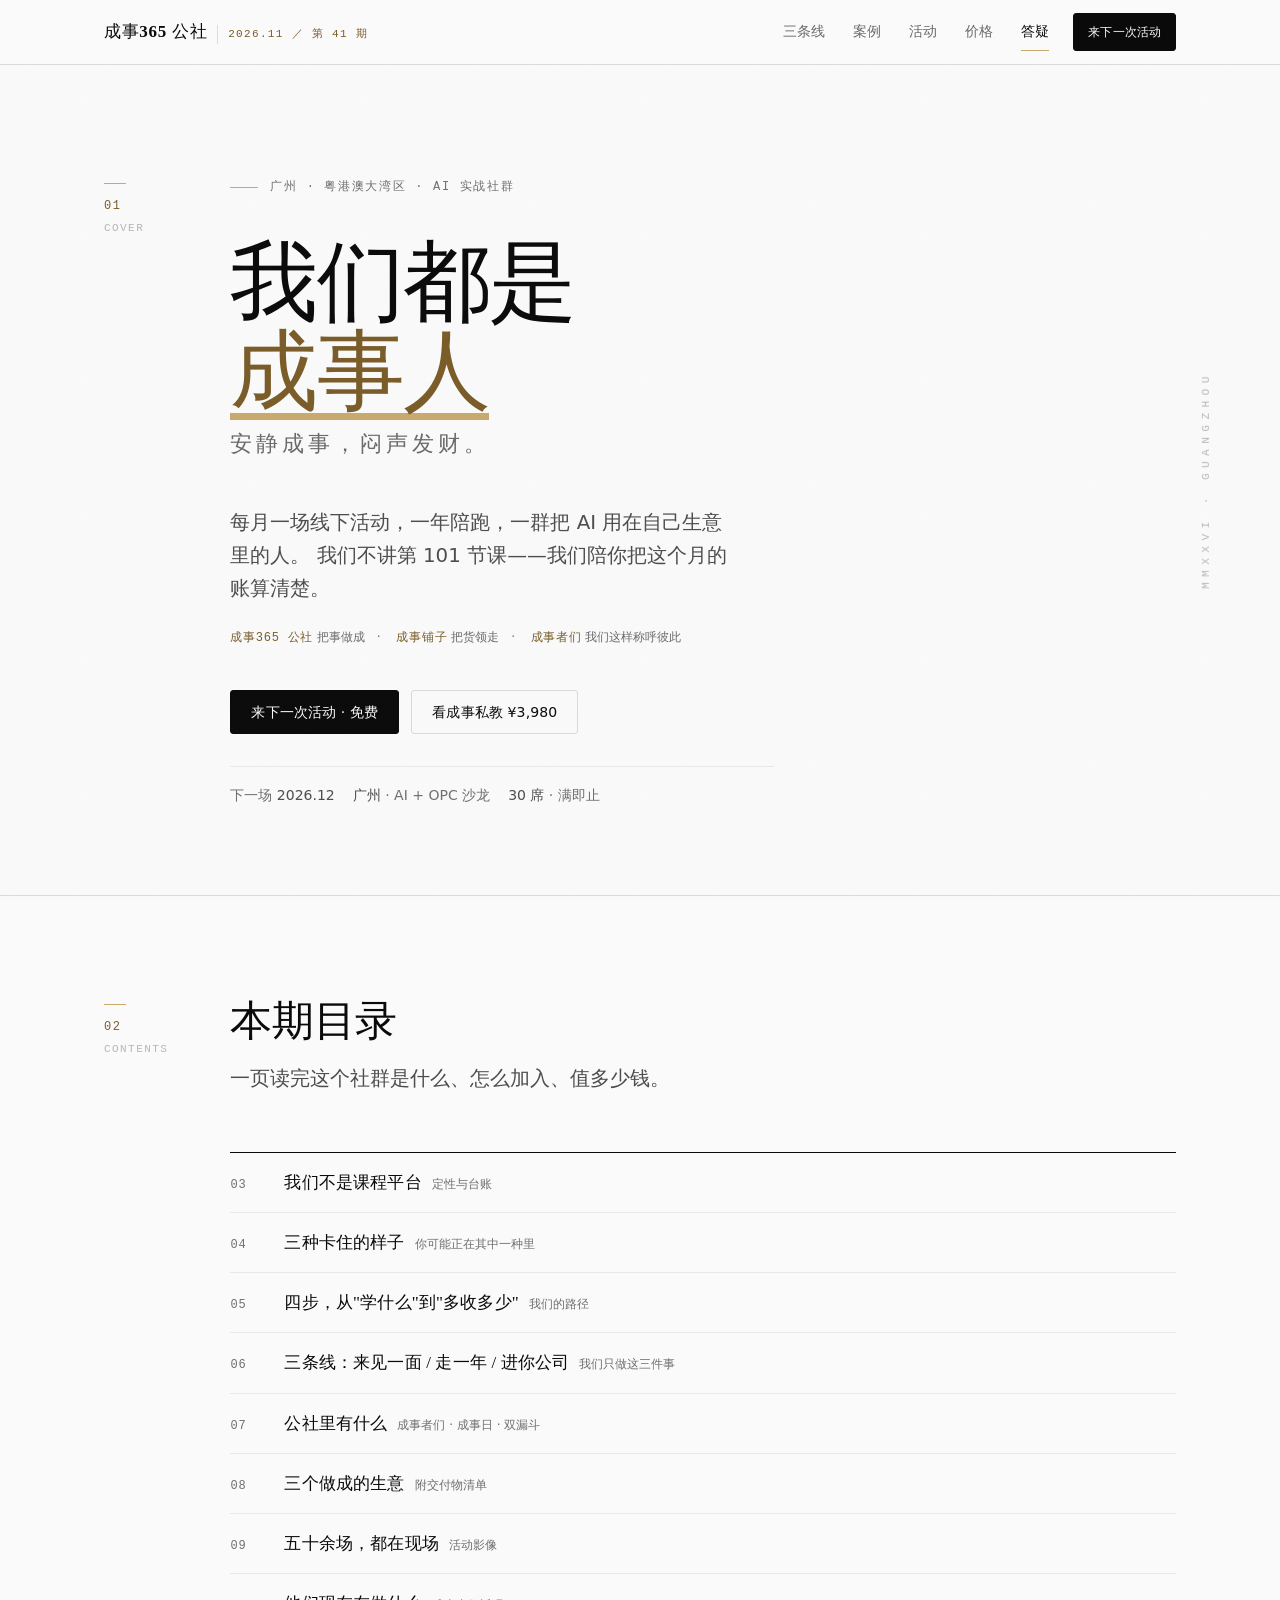
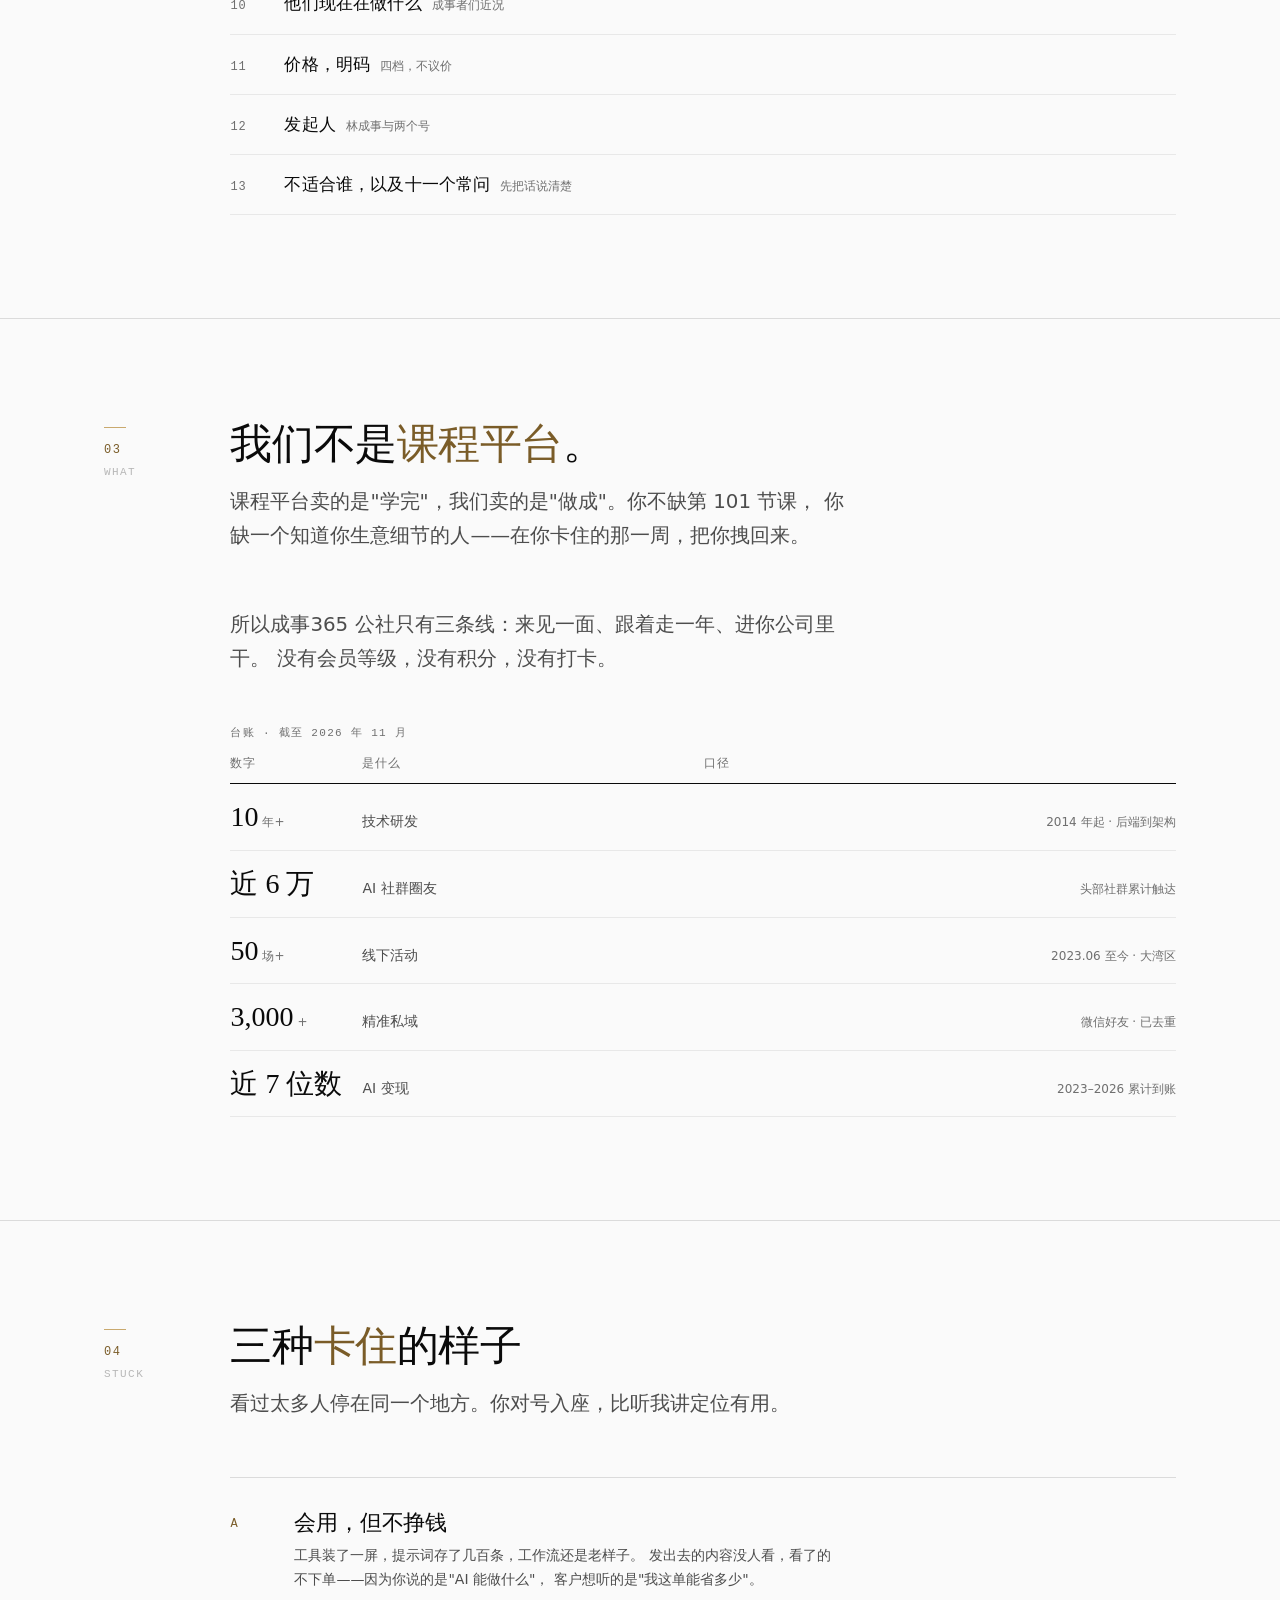
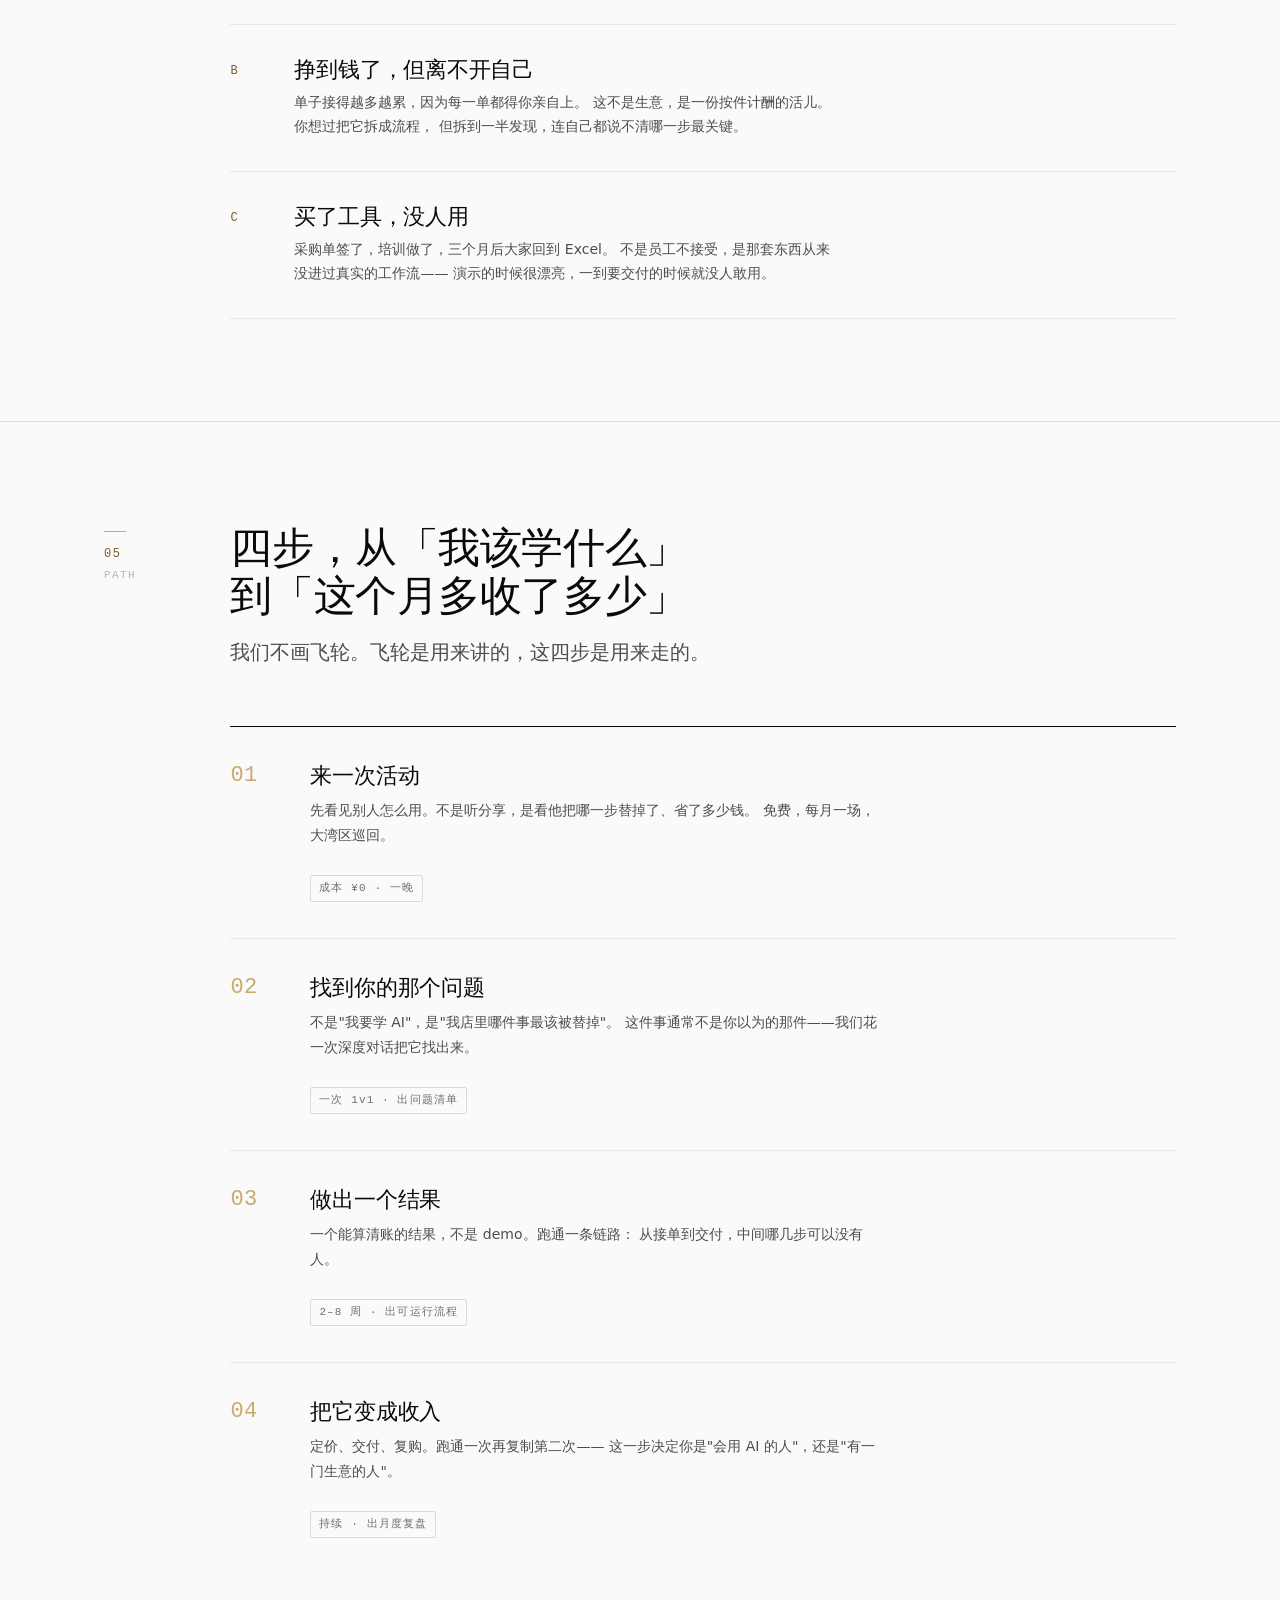
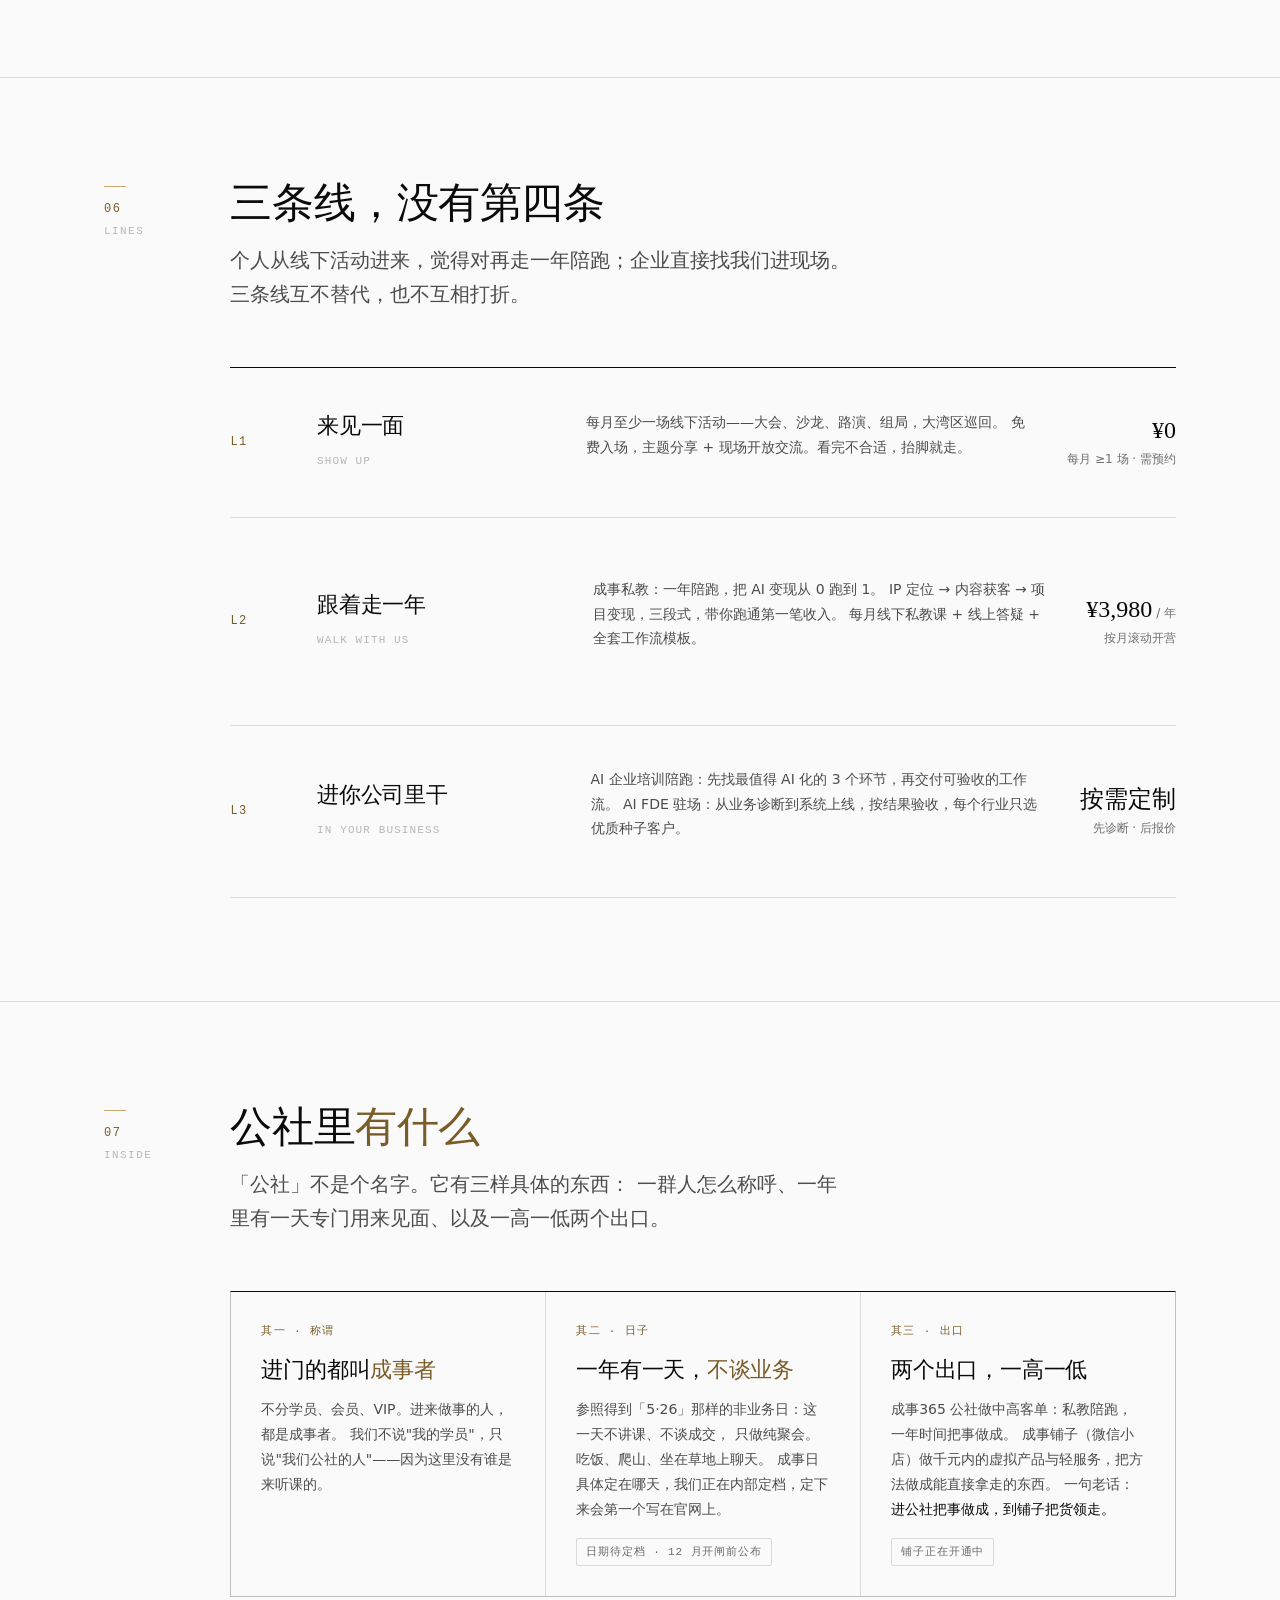
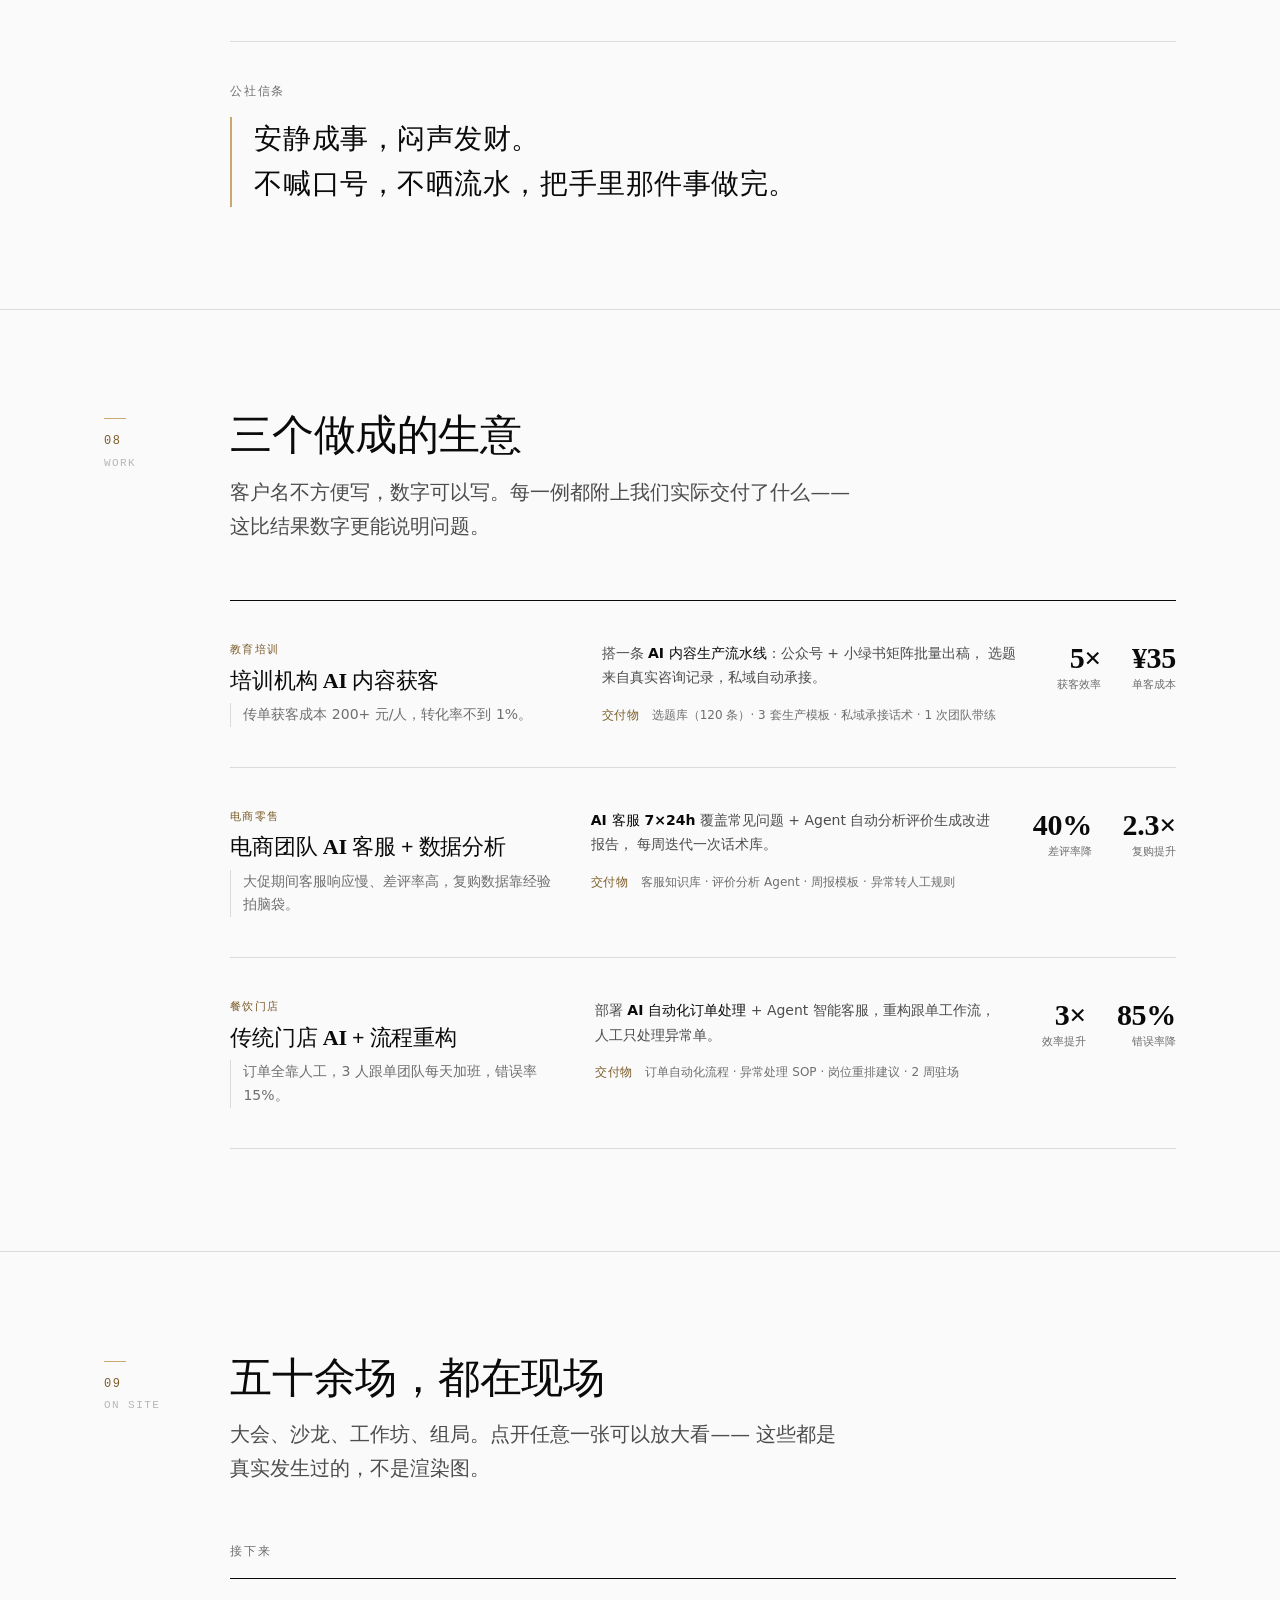
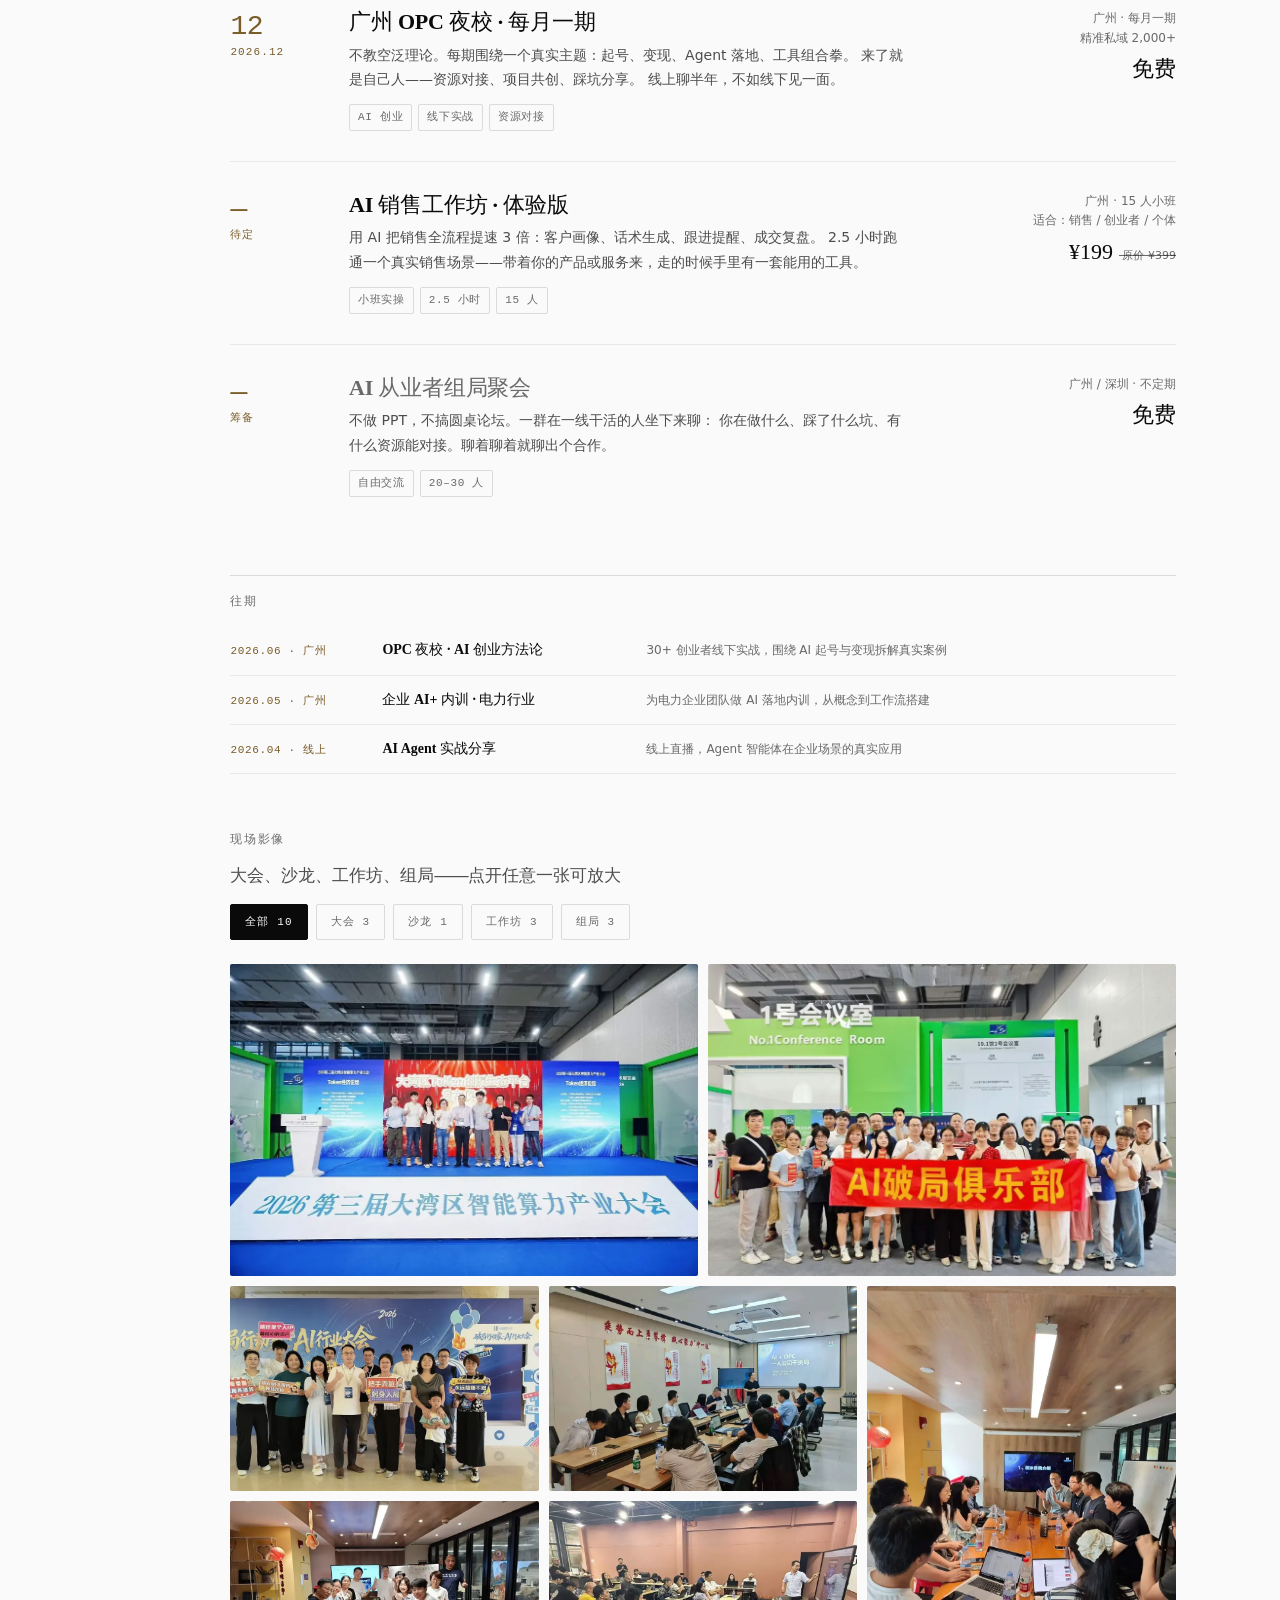
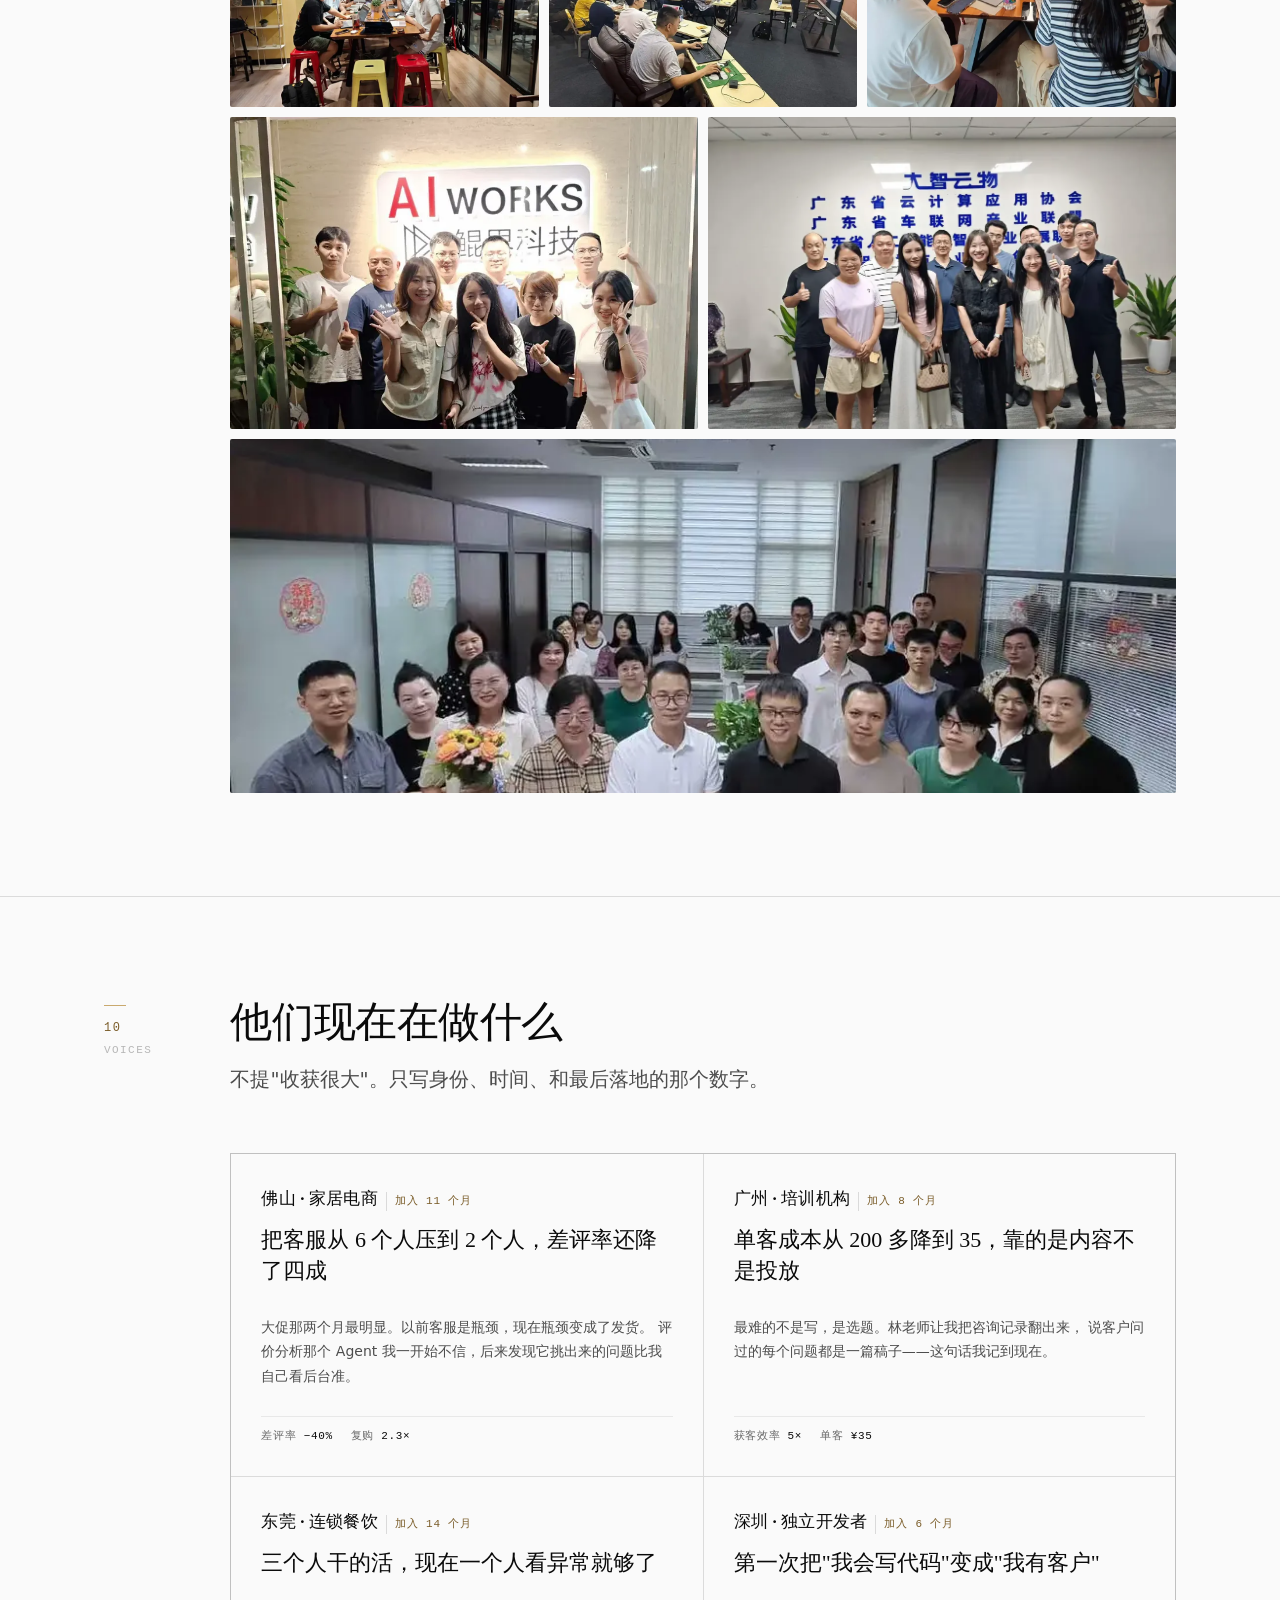
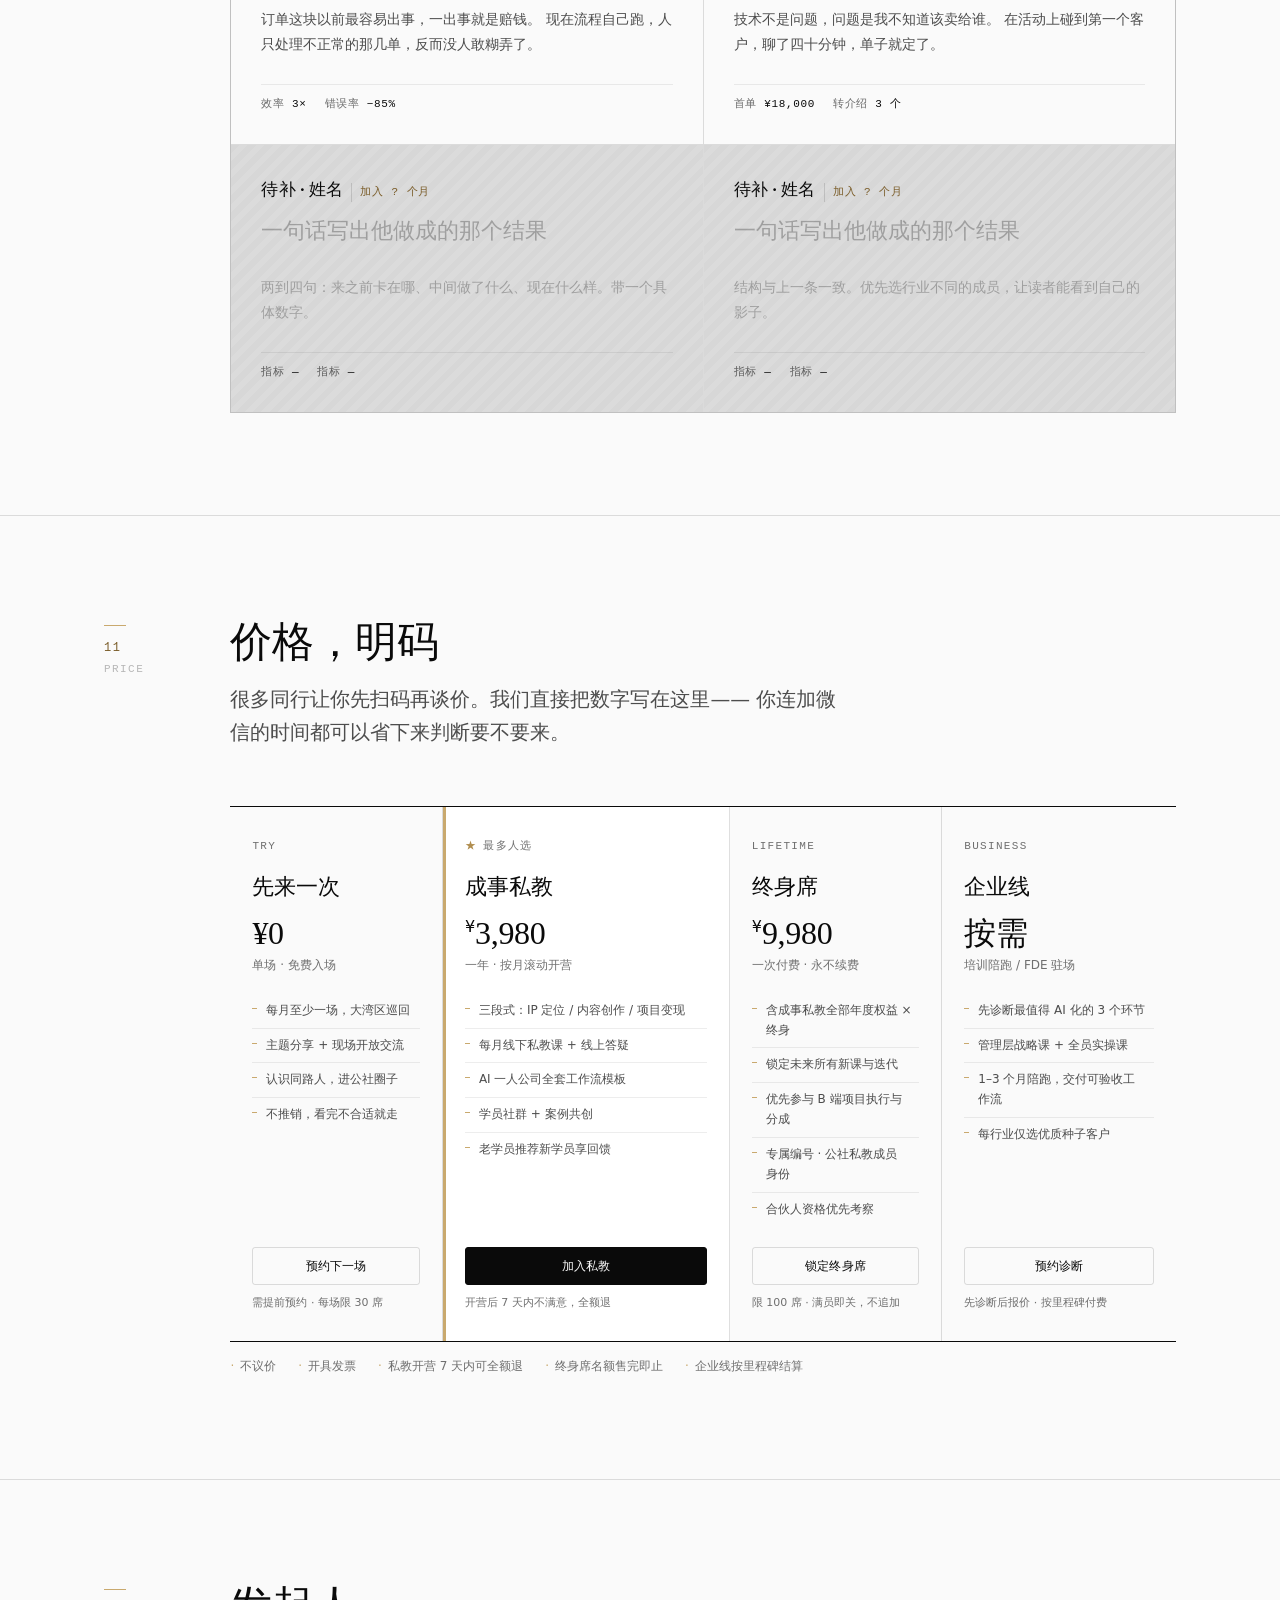
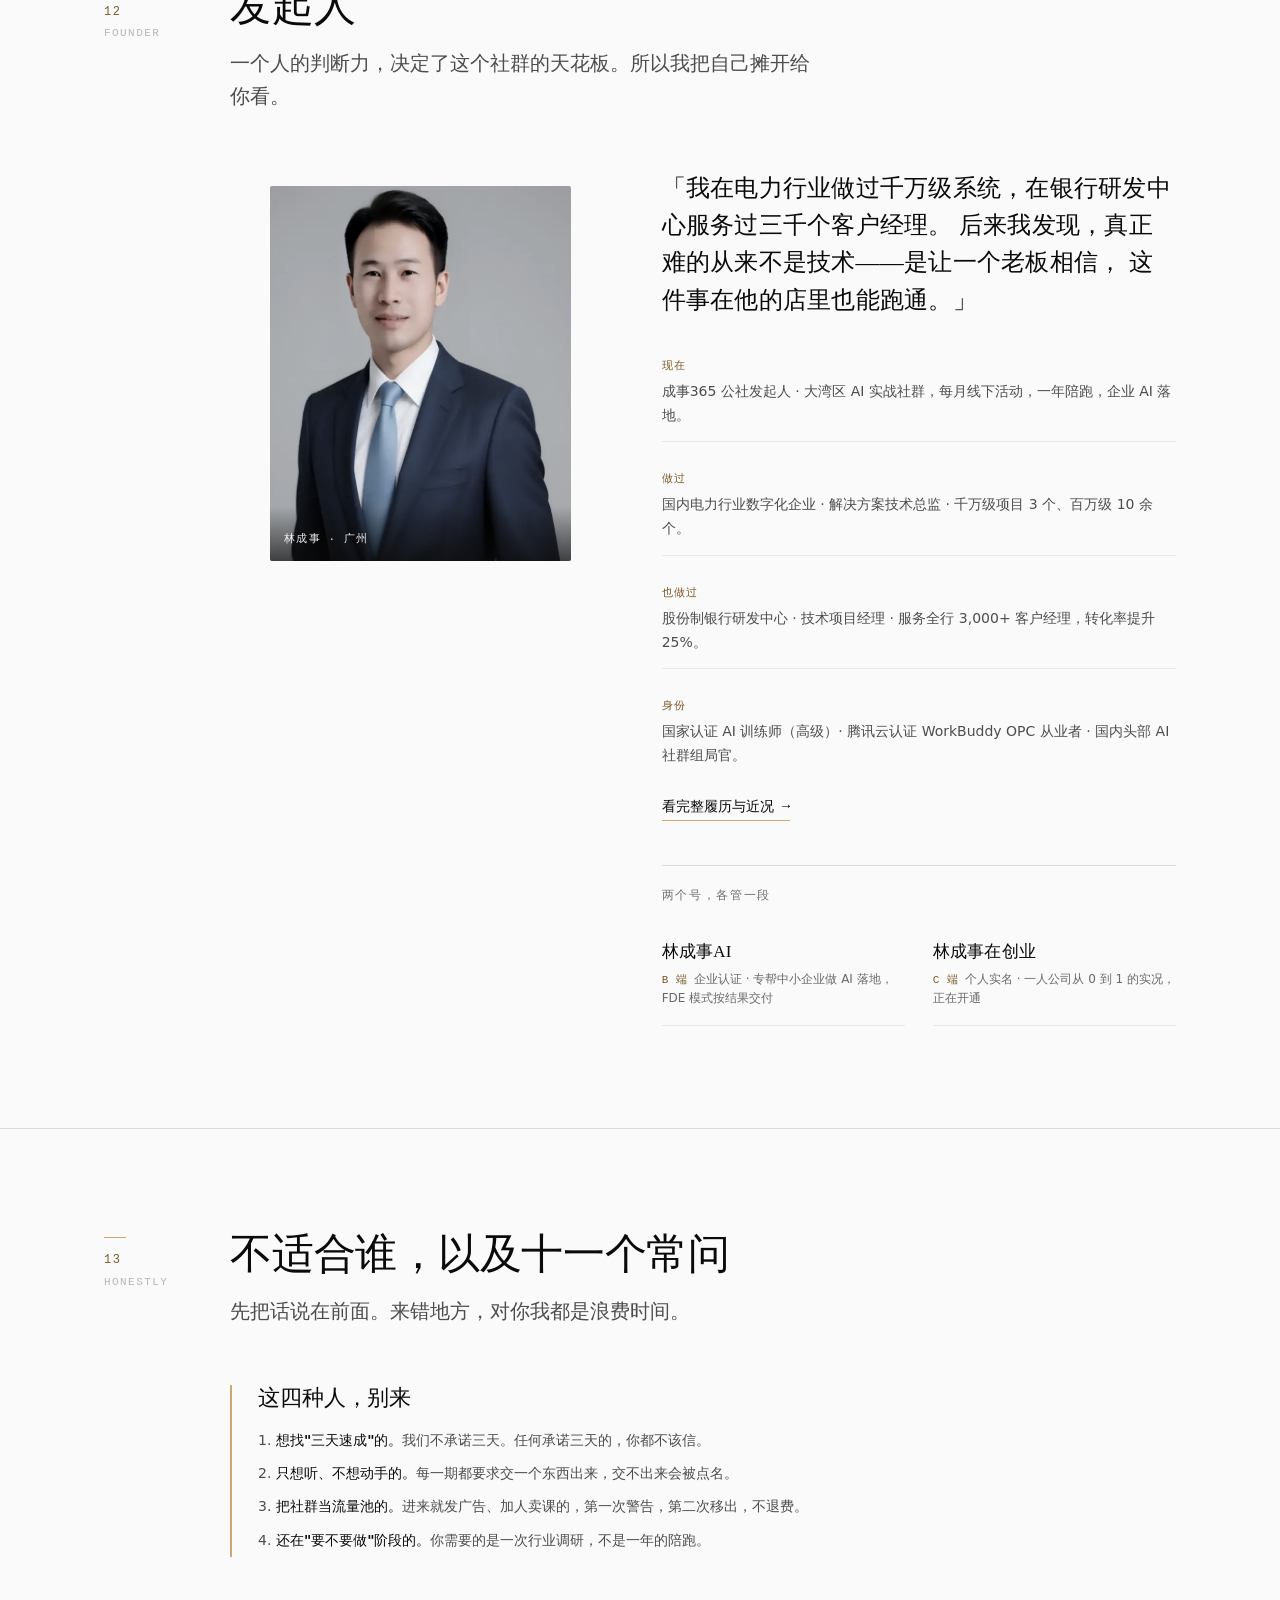
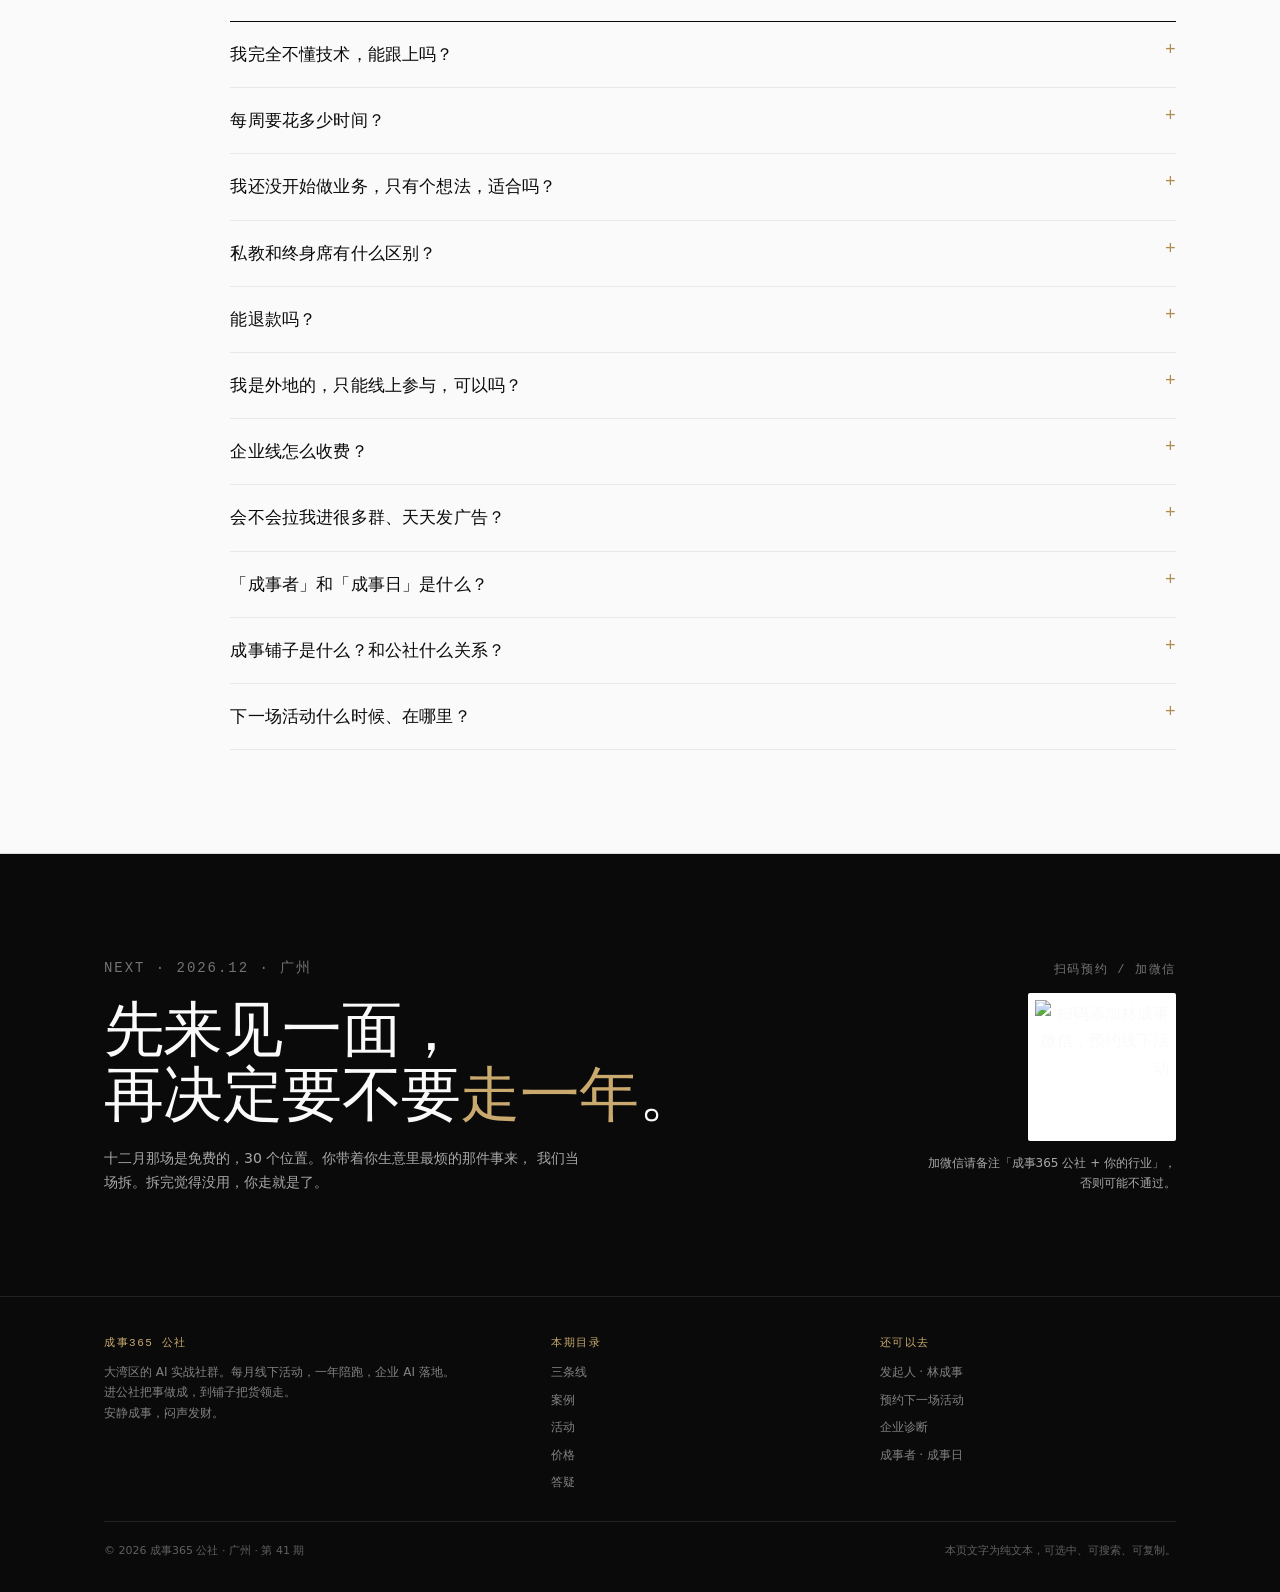
==== commit 56becd29: "优化：图片体积减半（1.35MB→0.65MB）+ 修正 img 尺寸声明" ====
--- a/index.html
+++ b/index.html
@@ -565,43 +565,43 @@
 
       <div class="gallery" id="gallery">
         <button class="tile tile--wide" data-cat="conf" data-cap="2026 第三届大湾区智能算力产业大会 · Token 经济论坛 · 广州">
-          <img src="images/event_conf1.webp" alt="2026 第三届大湾区智能算力产业大会现场合影，背景板写有 Token 经济论坛" loading="lazy" decoding="async" width="1200" height="802">
+          <img src="images/event_conf1.webp" alt="2026 第三届大湾区智能算力产业大会现场合影，背景板写有 Token 经济论坛" loading="lazy" decoding="async" width="960" height="641">
           <span class="tile__cap"><em>大会</em>2026 第三届大湾区智能算力产业大会</span>
         </button>
         <button class="tile tile--wide" data-cat="conf" data-cap="第三届 Token 经济论坛">
-          <img src="images/event_conf2.webp" alt="第三届 Token 经济论坛现场" loading="lazy" decoding="async" width="1200" height="802">
+          <img src="images/event_conf2.webp" alt="第三届 Token 经济论坛现场" loading="lazy" decoding="async" width="960" height="720">
           <span class="tile__cap"><em>大会</em>第三届 Token 经济论坛</span>
         </button>
         <button class="tile" data-cat="conf" data-cap="AI 行业大会 · 深圳">
-          <img src="images/event_conf3.webp" alt="AI 行业大会现场" loading="lazy" decoding="async" width="1200" height="802">
+          <img src="images/event_conf3.webp" alt="AI 行业大会现场" loading="lazy" decoding="async" width="960" height="540">
           <span class="tile__cap"><em>大会</em>AI 行业大会 · 深圳</span>
         </button>
         <button class="tile" data-cat="workshop" data-cap="AI + OPC 一人公司干货局 · 屏幕上是当日议程">
-          <img src="images/event_workshop1.webp" alt="AI + OPC 一人公司干货局现场，参与者带电脑实操" loading="lazy" decoding="async" width="1200" height="802">
+          <img src="images/event_workshop1.webp" alt="AI + OPC 一人公司干货局现场，参与者带电脑实操" loading="lazy" decoding="async" width="960" height="720">
           <span class="tile__cap"><em>工作坊</em>AI + OPC 一人公司干货局</span>
         </button>
         <button class="tile tile--tall" data-cat="salon" data-cap="沙龙开场：破冰自我介绍，每人三分钟讲自己的生意">
-          <img src="images/event_salon1.webp" alt="AI 沙龙现场，参与者围坐长桌做破冰自我介绍" loading="lazy" decoding="async" width="1200" height="802">
+          <img src="images/event_salon1.webp" alt="AI 沙龙现场，参与者围坐长桌做破冰自我介绍" loading="lazy" decoding="async" width="960" height="1280">
           <span class="tile__cap"><em>沙龙</em>开场破冰 · 每人三分钟</span>
         </button>
         <button class="tile" data-cat="workshop" data-cap="内容生产线工作坊 · 手把手带练">
-          <img src="images/event_workshop2.webp" alt="内容生产线工作坊现场" loading="lazy" decoding="async" width="1200" height="802">
+          <img src="images/event_workshop2.webp" alt="内容生产线工作坊现场" loading="lazy" decoding="async" width="960" height="720">
           <span class="tile__cap"><em>工作坊</em>内容生产线 · 手把手带练</span>
         </button>
         <button class="tile" data-cat="workshop" data-cap="智能体搭建工作坊 · 当场跑通">
-          <img src="images/event_workshop3.webp" alt="智能体搭建工作坊现场" loading="lazy" decoding="async" width="1200" height="802">
+          <img src="images/event_workshop3.webp" alt="智能体搭建工作坊现场" loading="lazy" decoding="async" width="960" height="719">
           <span class="tile__cap"><em>工作坊</em>智能体搭建 · 当场跑通</span>
         </button>
         <button class="tile tile--wide" data-cat="meetup" data-cap="企业走访 · 鲲鹏科技 AI WORKS">
-          <img src="images/event_meetup1.webp" alt="企业走访活动，参与者在 AI WORKS 背景板前合影" loading="lazy" decoding="async" width="1200" height="802">
+          <img src="images/event_meetup1.webp" alt="企业走访活动，参与者在 AI WORKS 背景板前合影" loading="lazy" decoding="async" width="960" height="536">
           <span class="tile__cap"><em>组局</em>企业走访 · AI WORKS</span>
         </button>
         <button class="tile tile--wide" data-cat="meetup" data-cap="大湾区 AI + OPC 交流会">
-          <img src="images/event_meetup2.webp" alt="大湾区 AI+OPC 交流会现场" loading="lazy" decoding="async" width="1200" height="802">
+          <img src="images/event_meetup2.webp" alt="大湾区 AI+OPC 交流会现场" loading="lazy" decoding="async" width="960" height="720">
           <span class="tile__cap"><em>组局</em>大湾区 AI + OPC 交流会</span>
         </button>
         <button class="tile tile--full" data-cat="meetup" data-cap="小局 · 二十人围桌，不设讲台">
-          <img src="images/event_meetup3.webp" alt="AI 线下小规模组局，二十人围桌交流" loading="lazy" decoding="async" width="1200" height="802">
+          <img src="images/event_meetup3.webp" alt="AI 线下小规模组局，二十人围桌交流" loading="lazy" decoding="async" width="960" height="1280">
           <span class="tile__cap"><em>组局</em>二十人围桌 · 不设讲台</span>
         </button>
       </div>
@@ -779,7 +779,7 @@
 
       <div class="founder">
         <figure class="founder__photo">
-          <img src="images/photo.webp" alt="林成事，成事365 公社发起人" loading="lazy" decoding="async" width="576" height="768">
+          <img src="images/photo.webp" alt="林成事，成事365 公社发起人" loading="lazy" decoding="async" width="578" height="864">
           <figcaption>林成事 · 广州</figcaption>
         </figure>
 
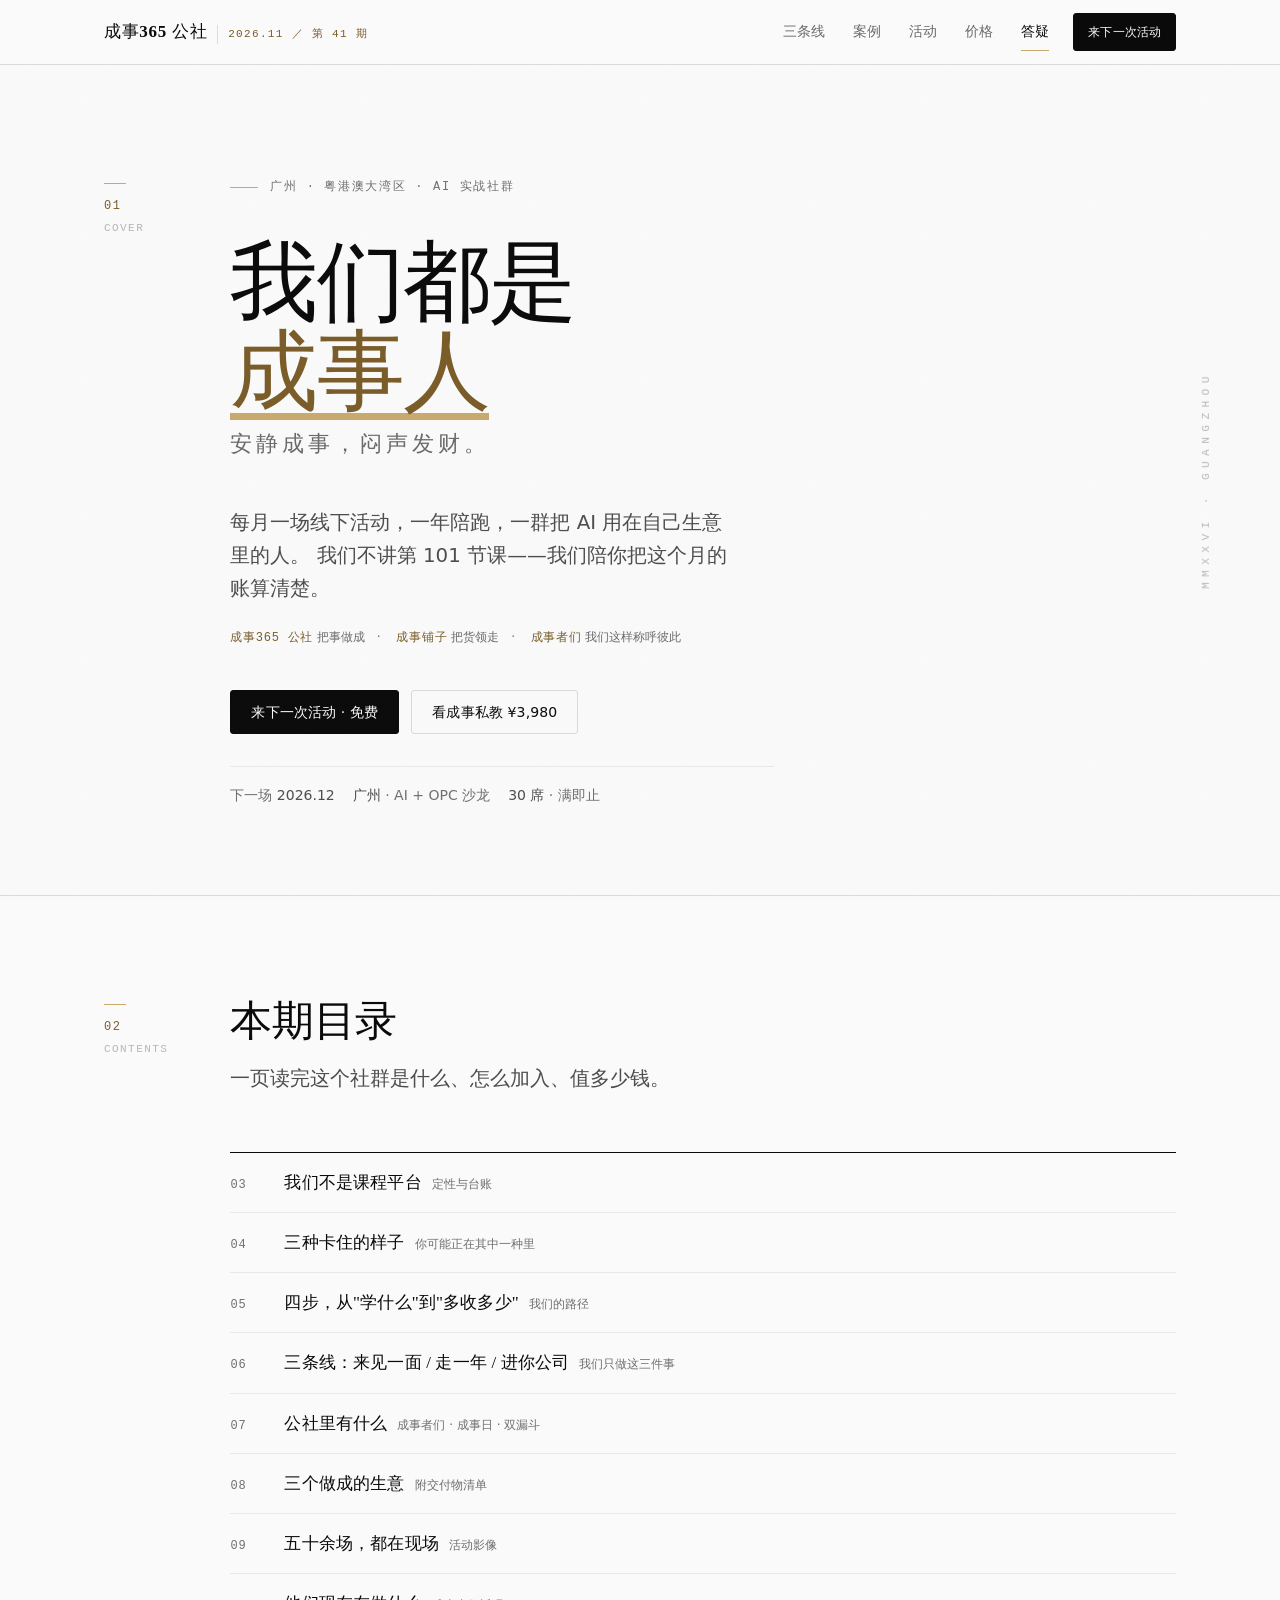
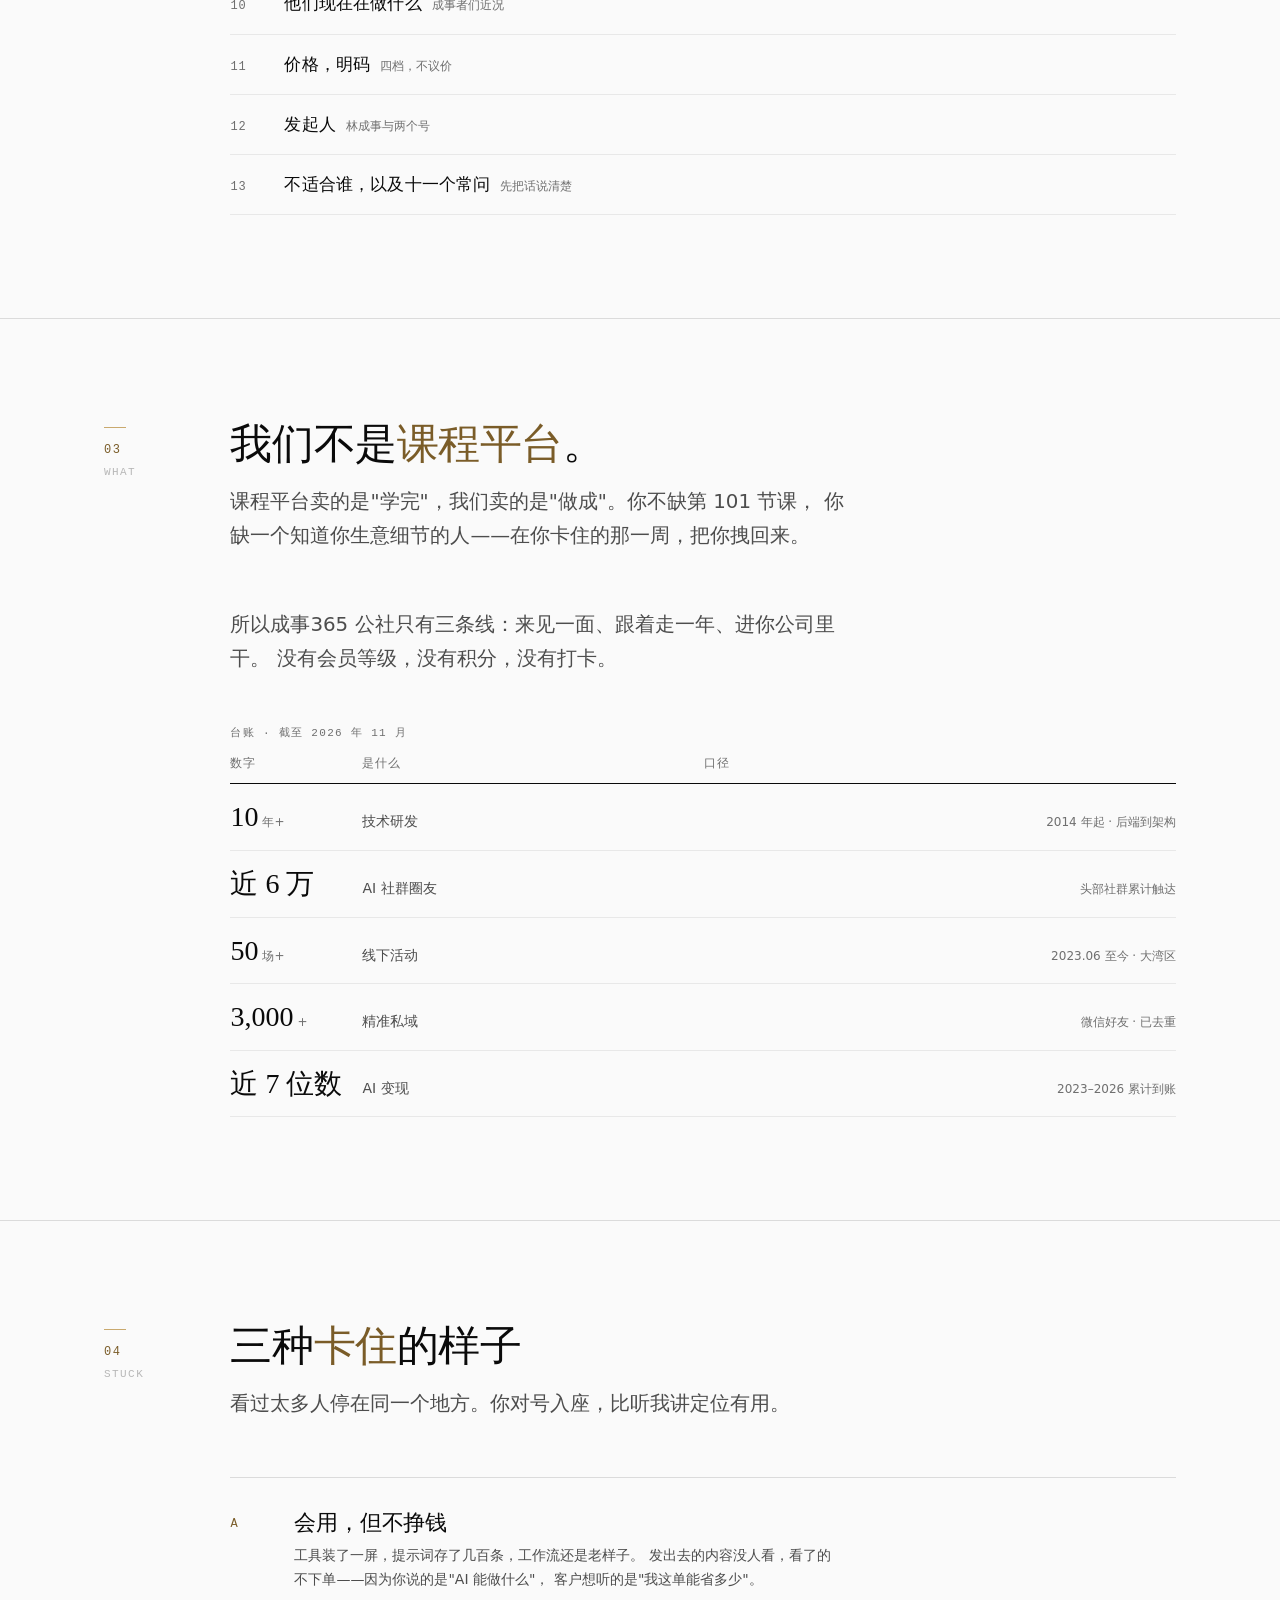
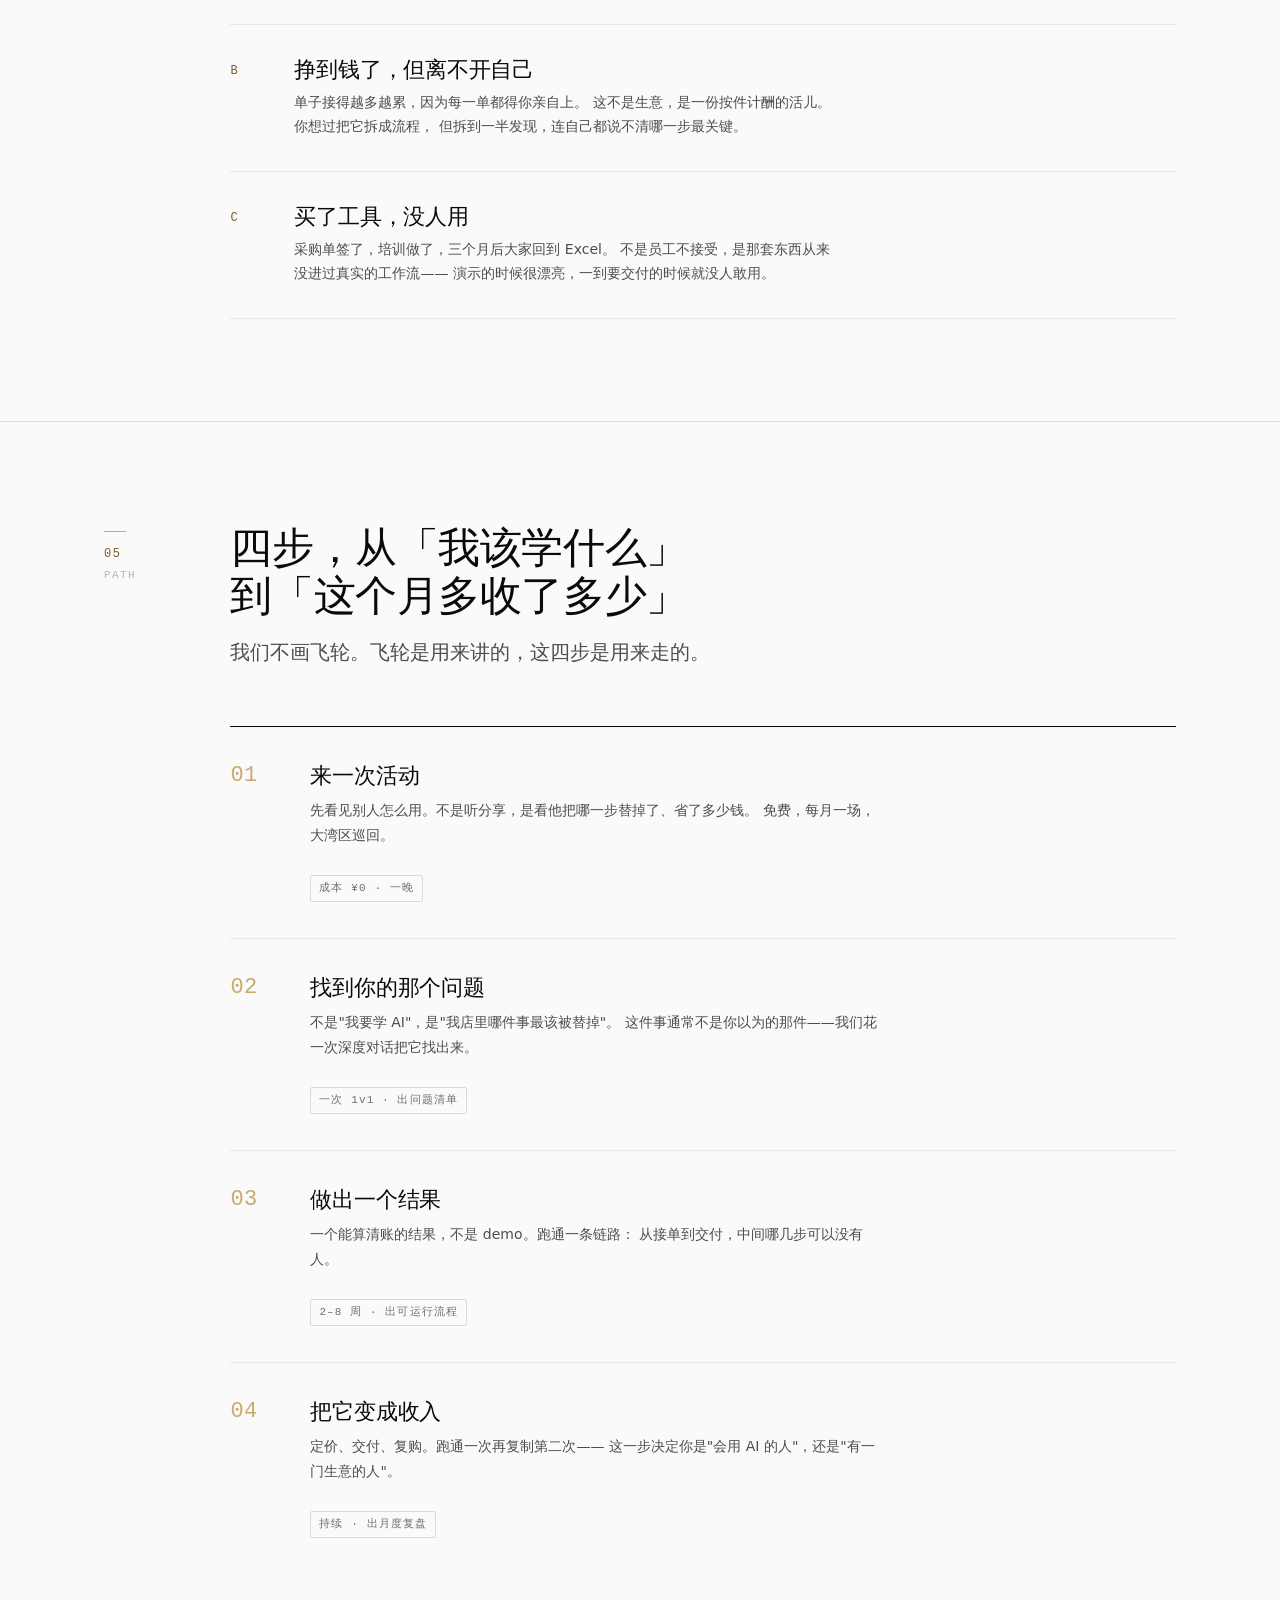
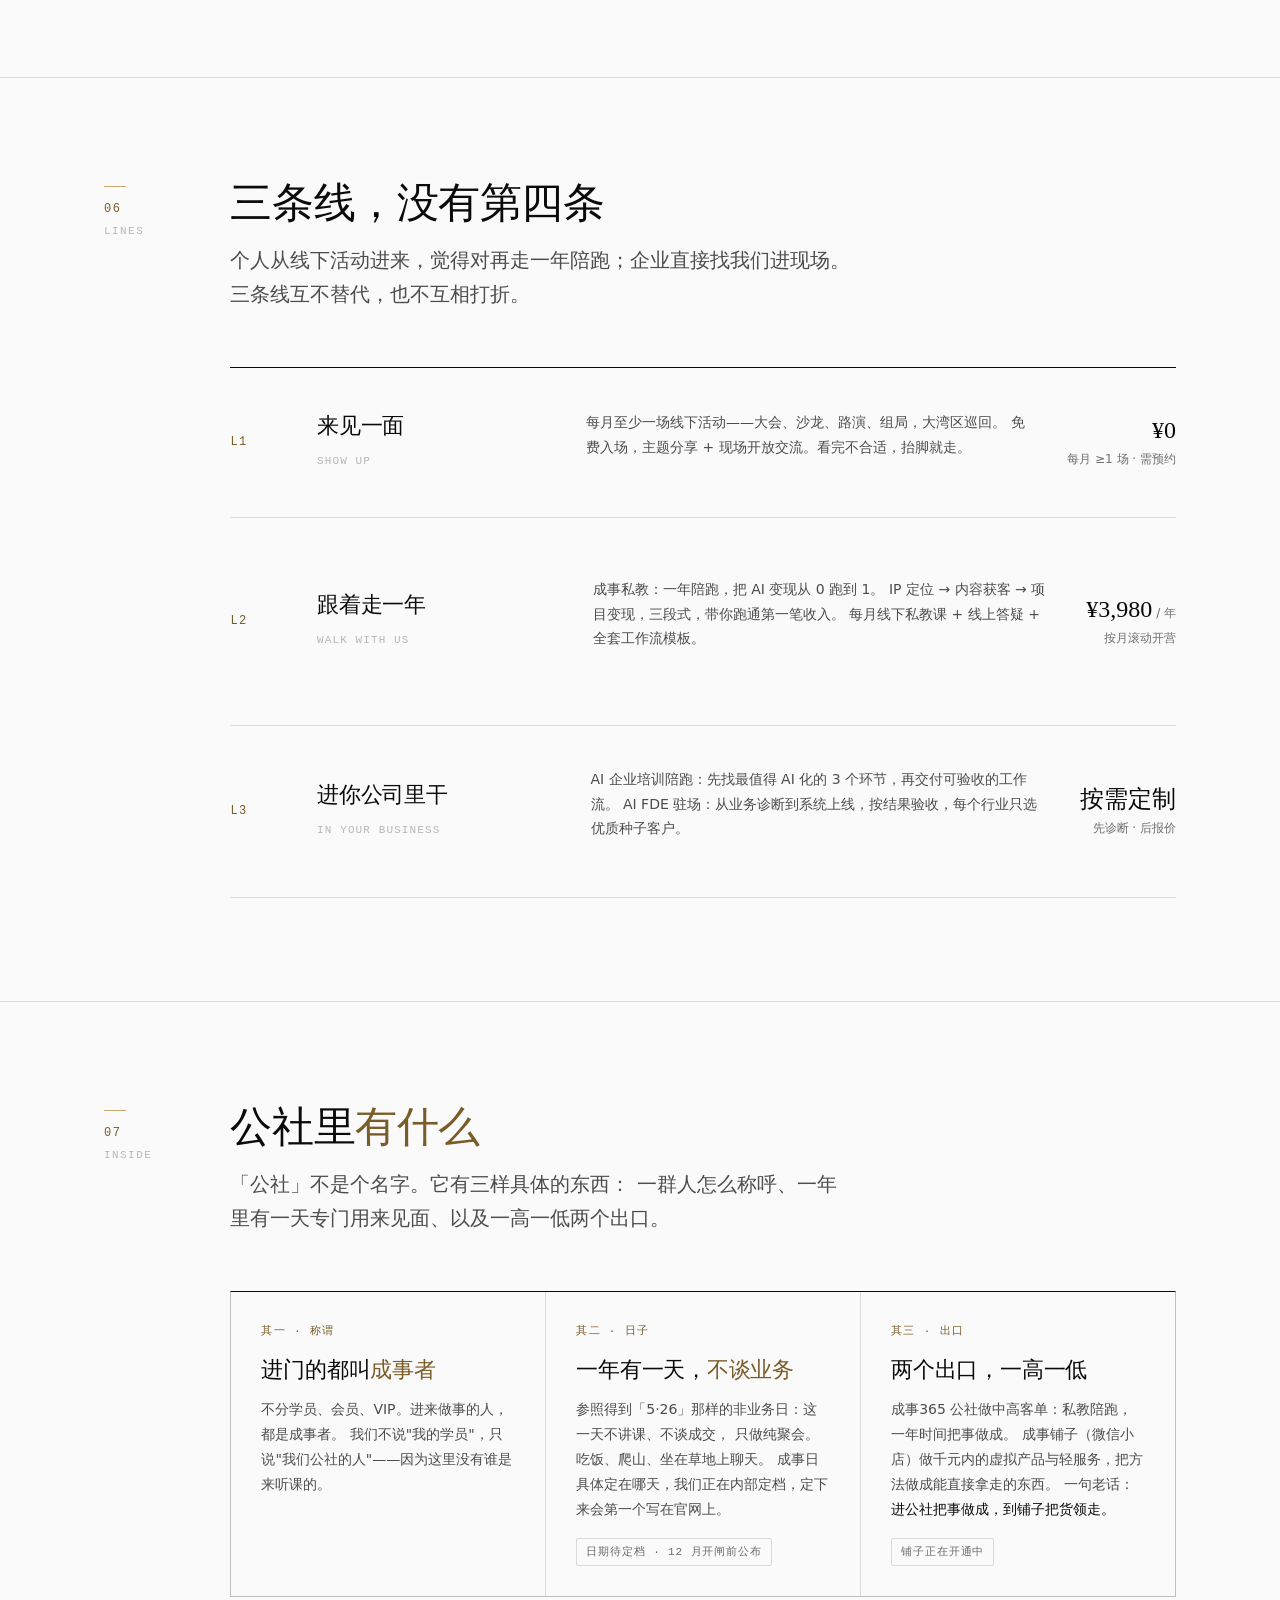
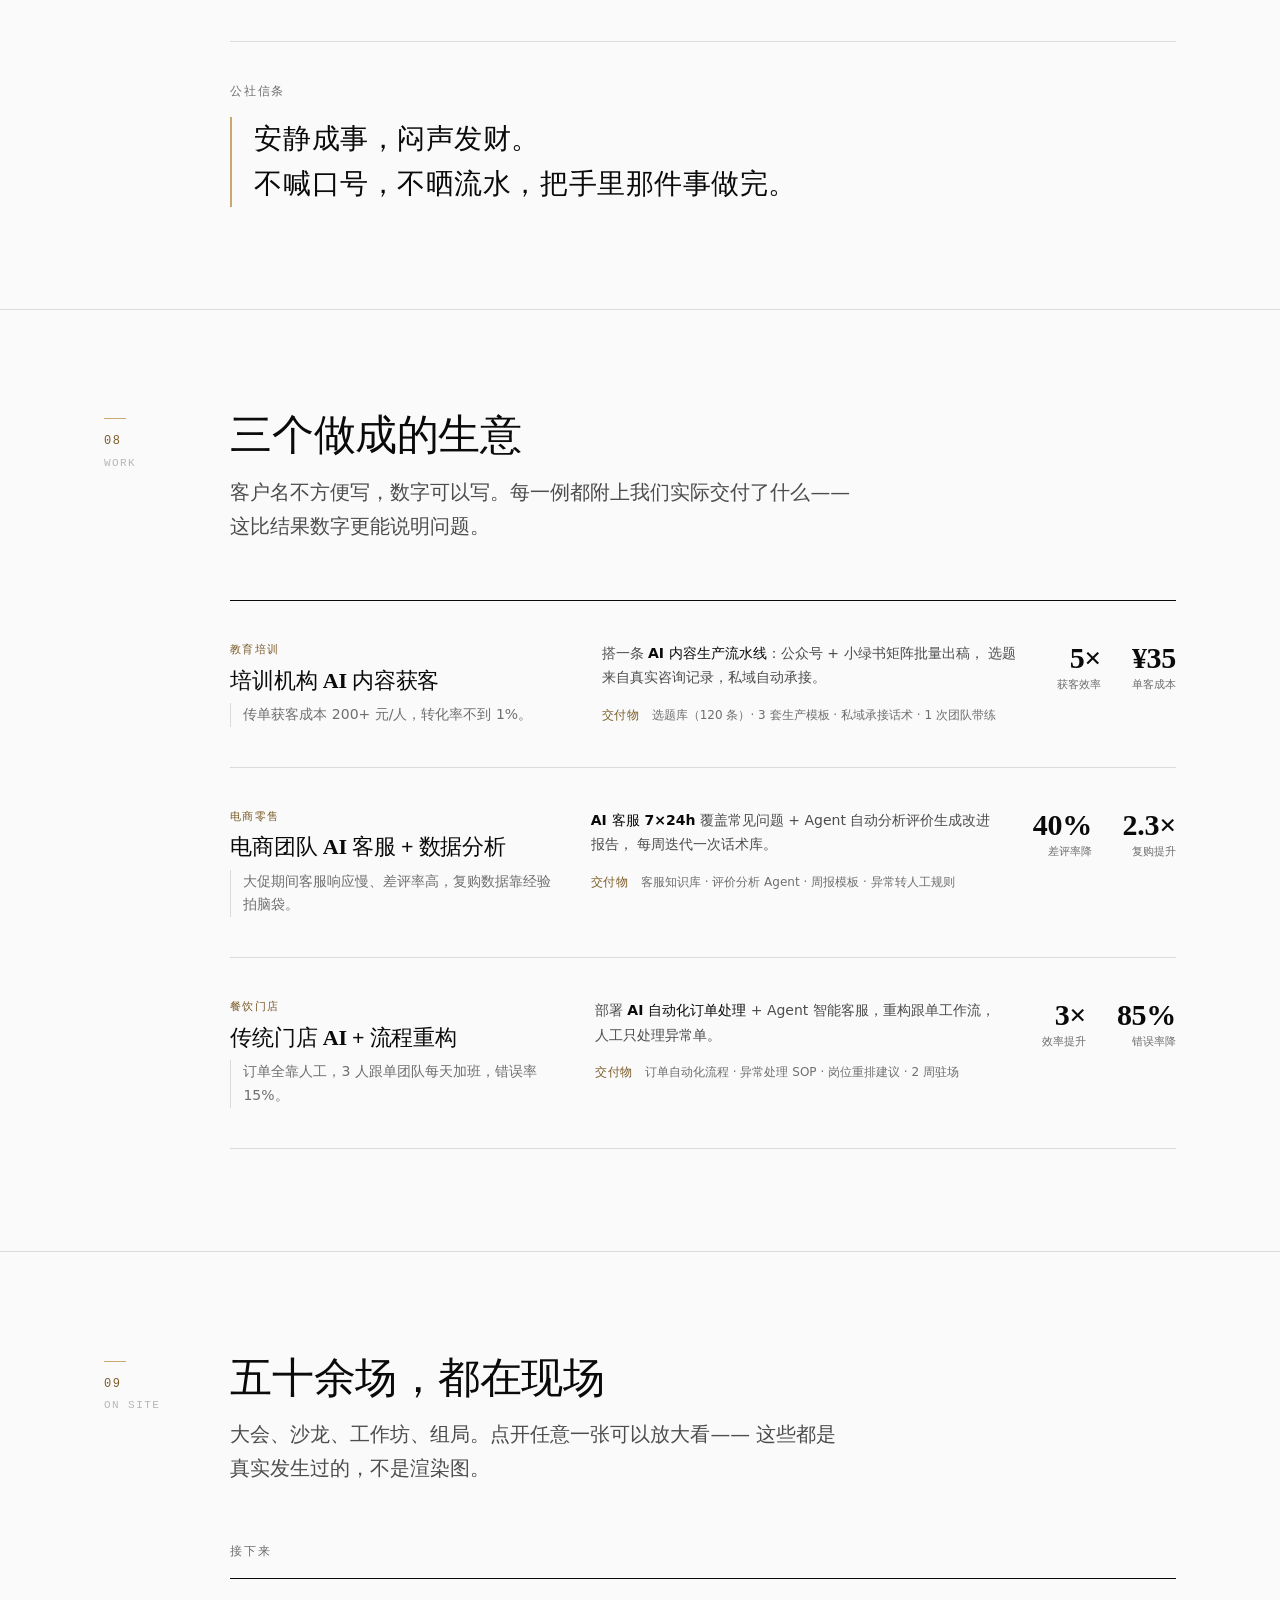
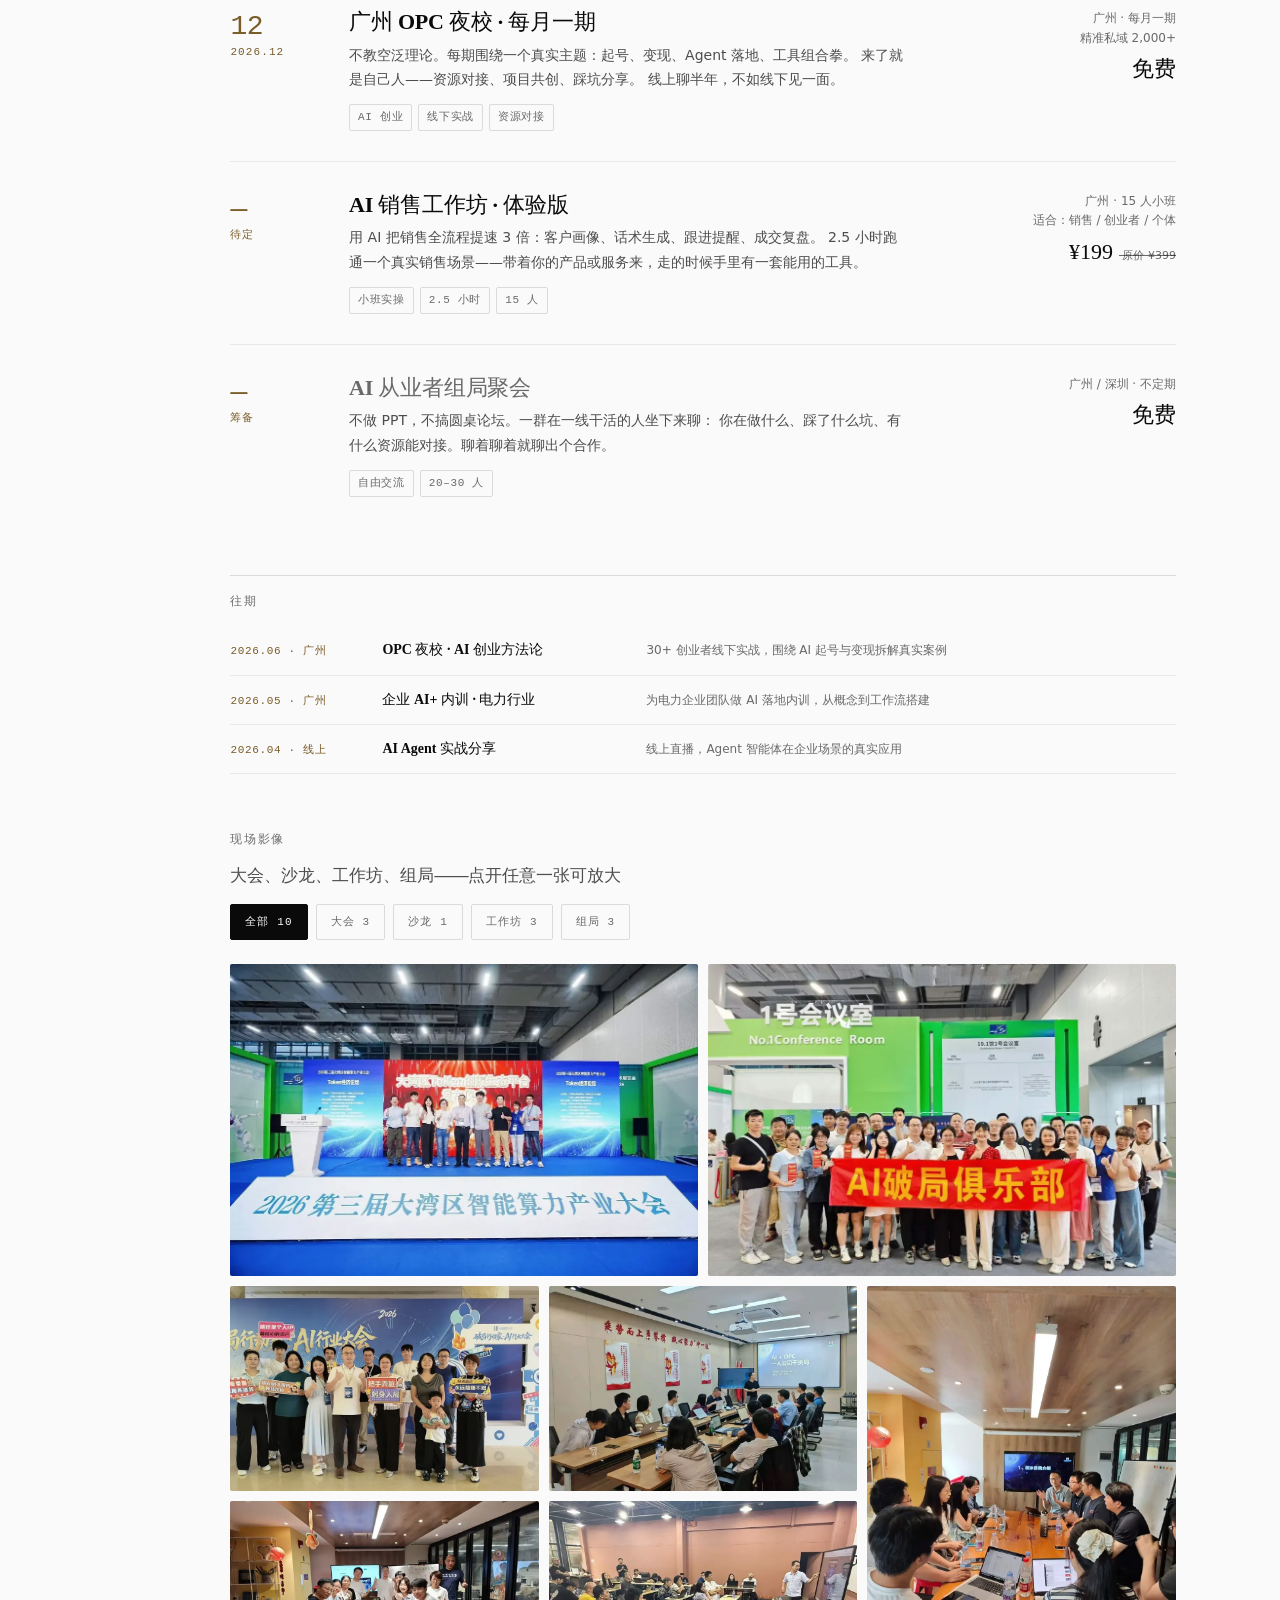
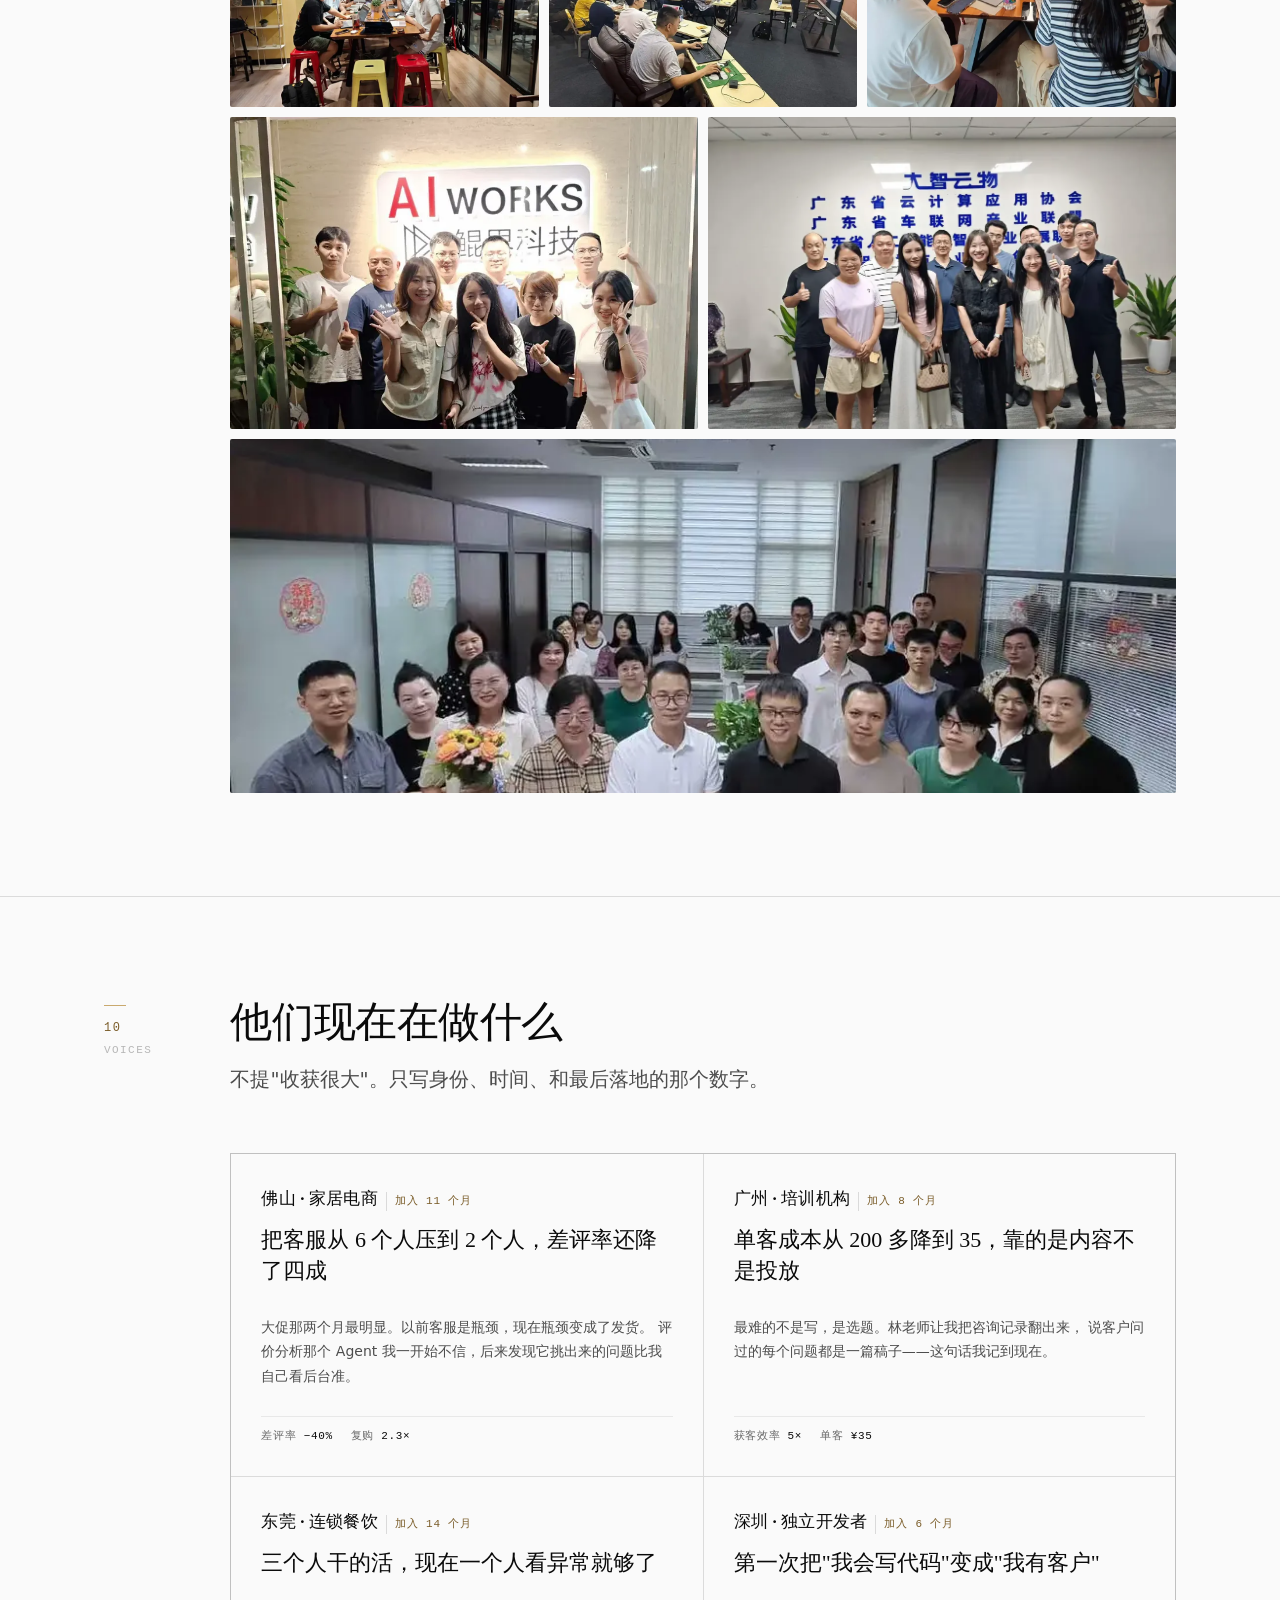
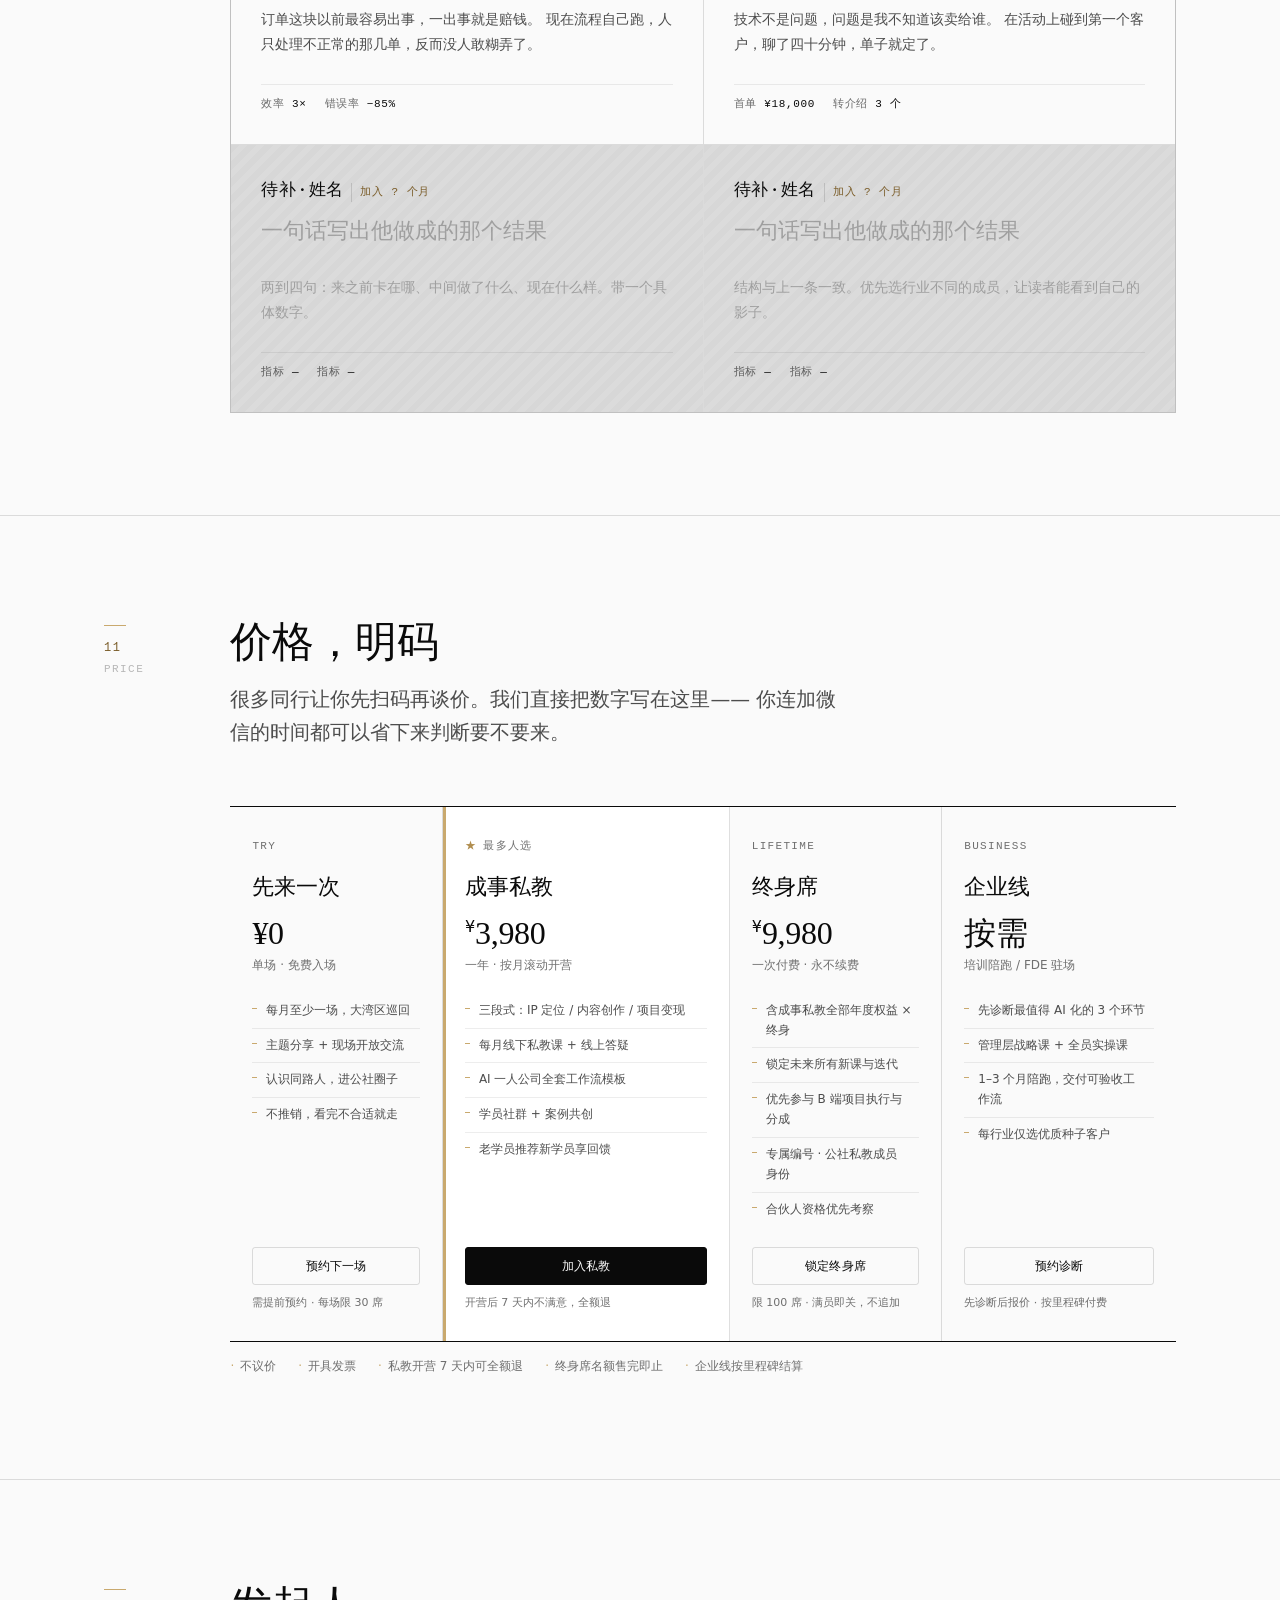
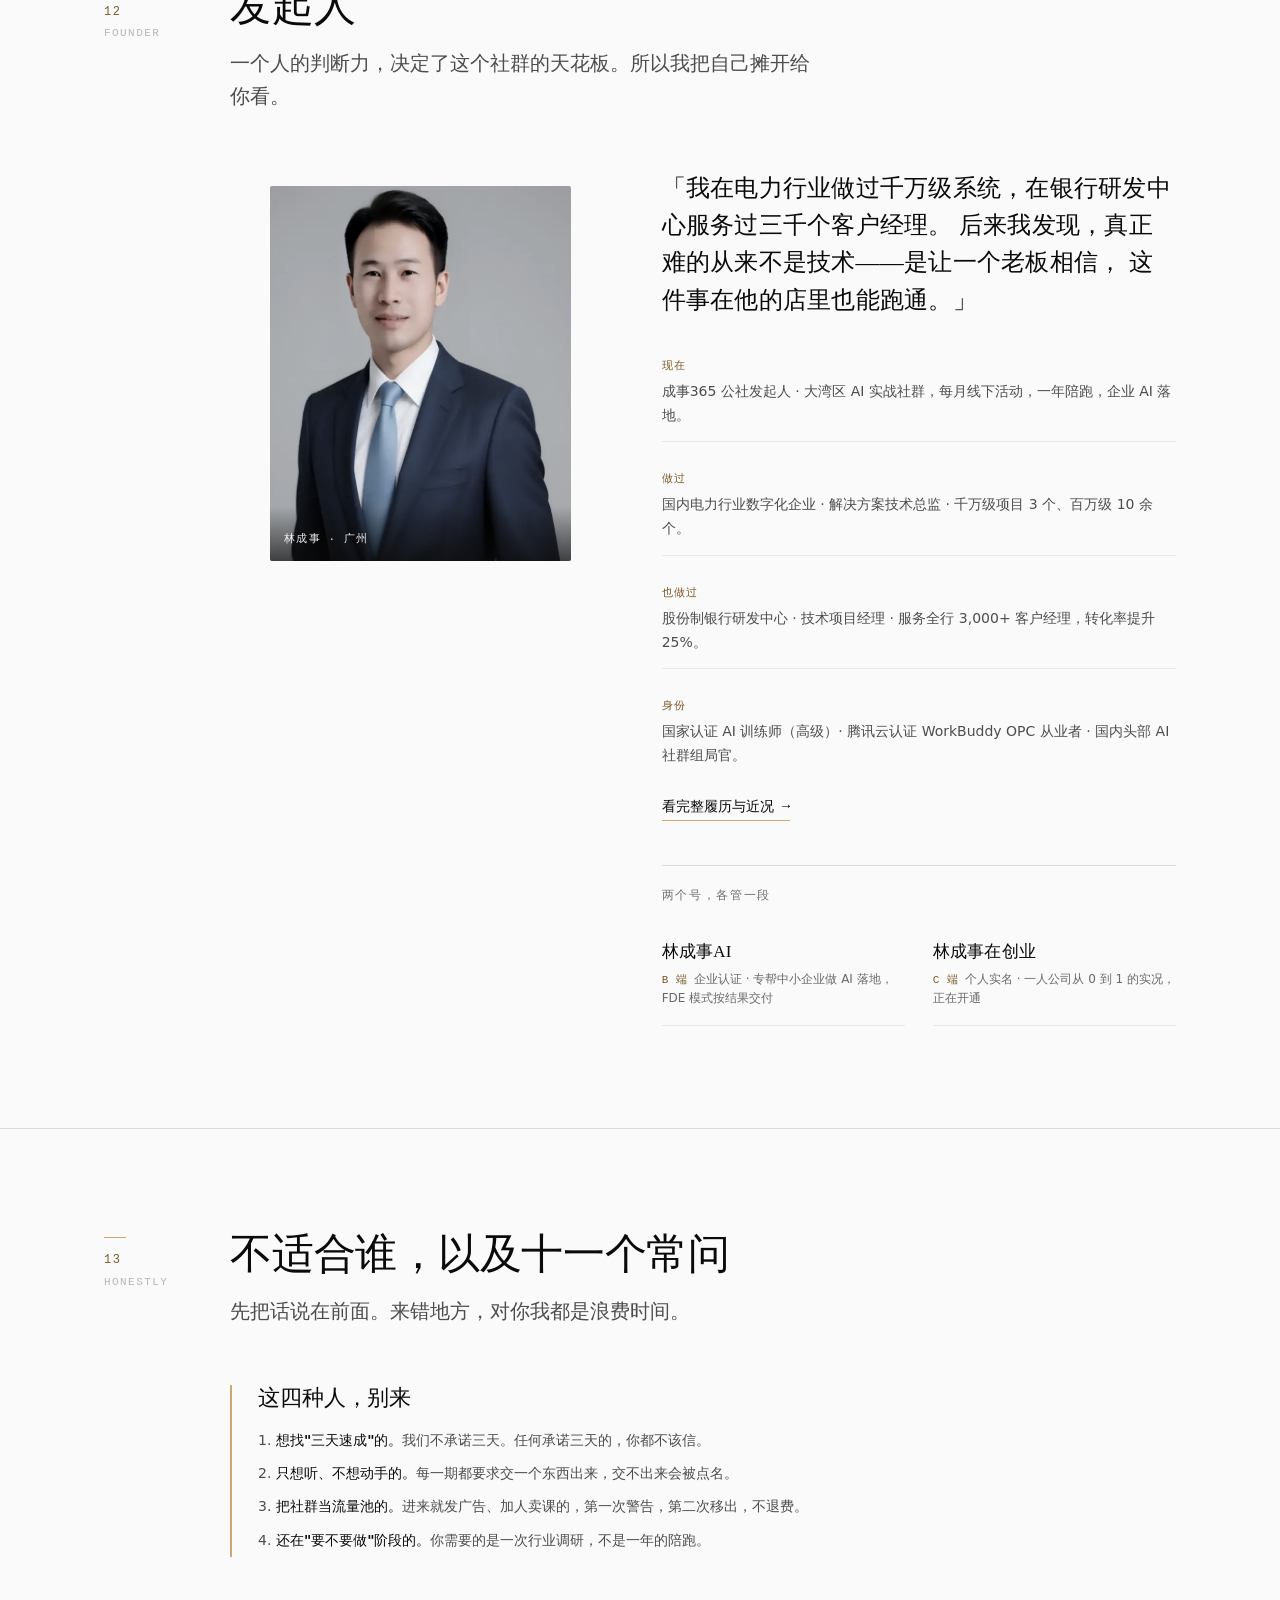
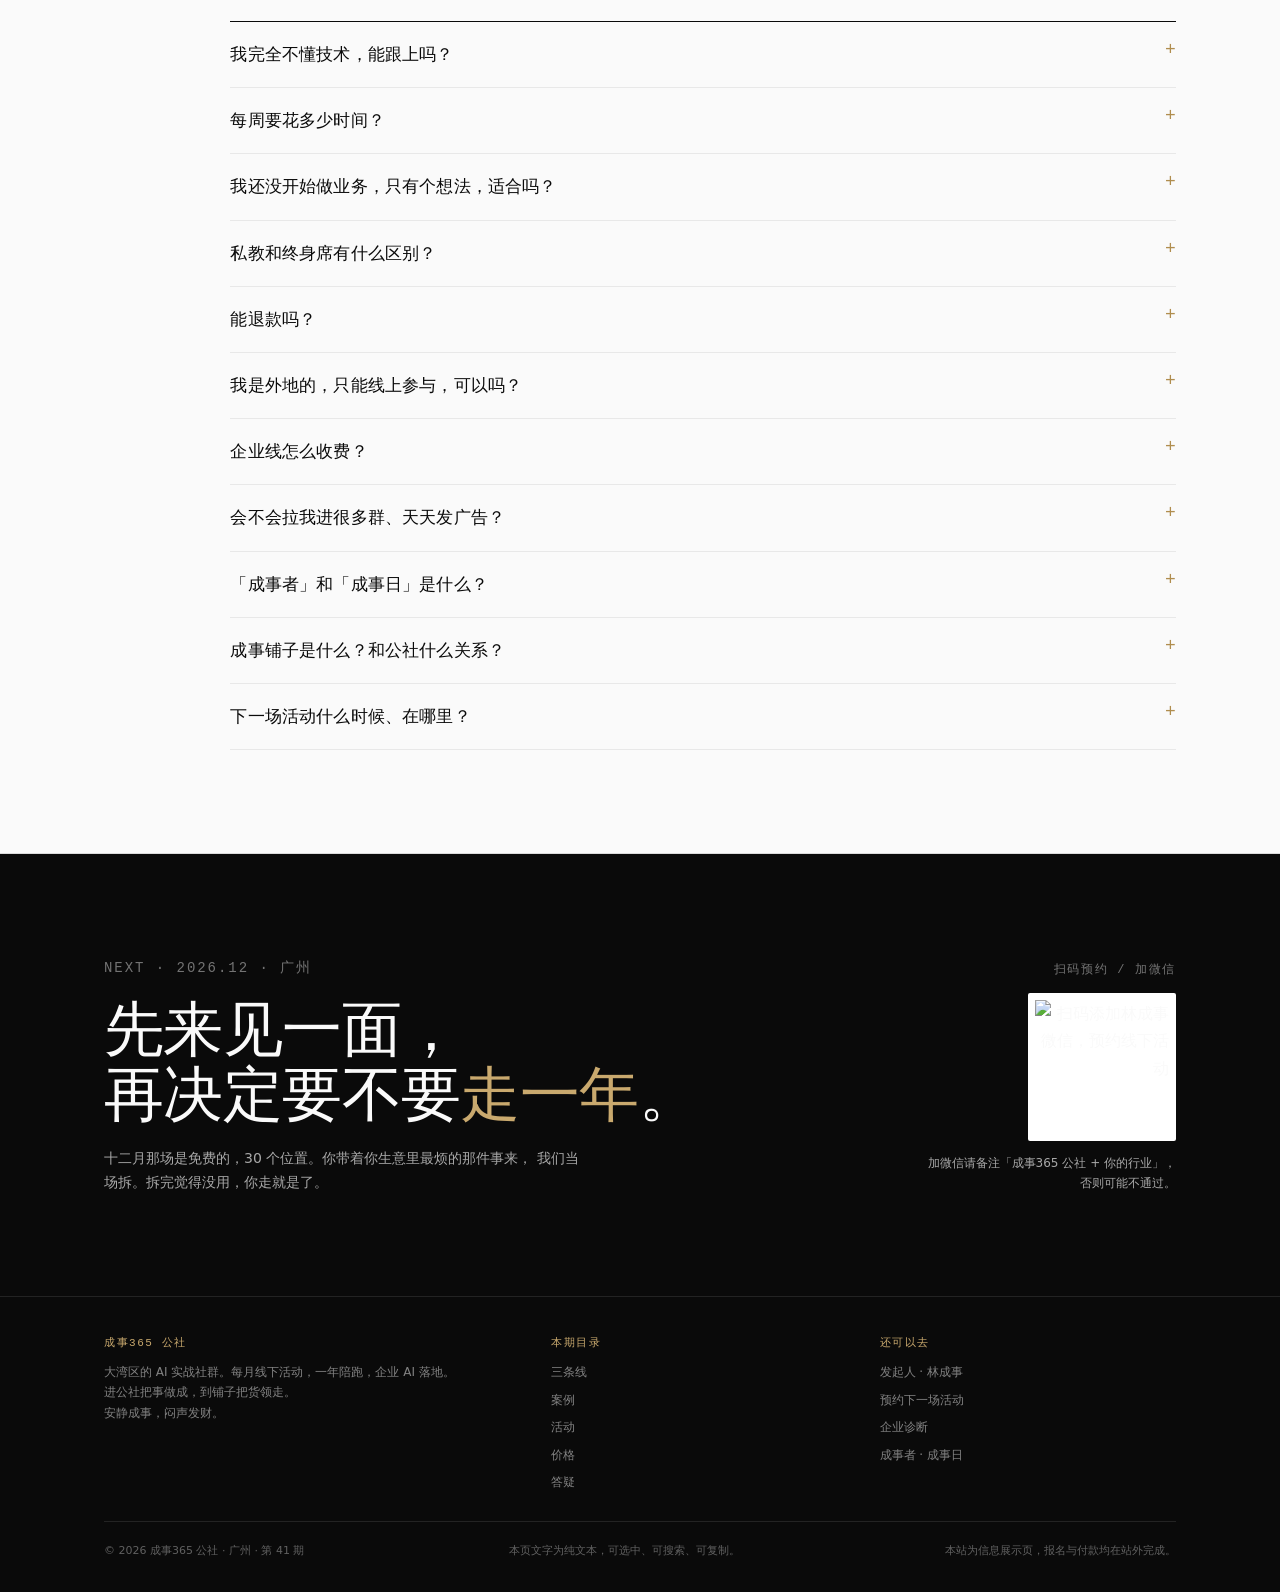
==== commit 85afe7de: "页脚补充说明：本站为信息展示页，报名与付款均在站外完成" ====
--- a/index.html
+++ b/index.html
@@ -955,6 +955,7 @@
     <div class="foot__note">
       <span>© 2026 成事365 公社 · 广州 · 第 41 期</span>
       <span>本页文字为纯文本，可选中、可搜索、可复制。</span>
+      <span>本站为信息展示页，报名与付款均在站外完成。</span>
     </div>
   </div>
 </footer>
